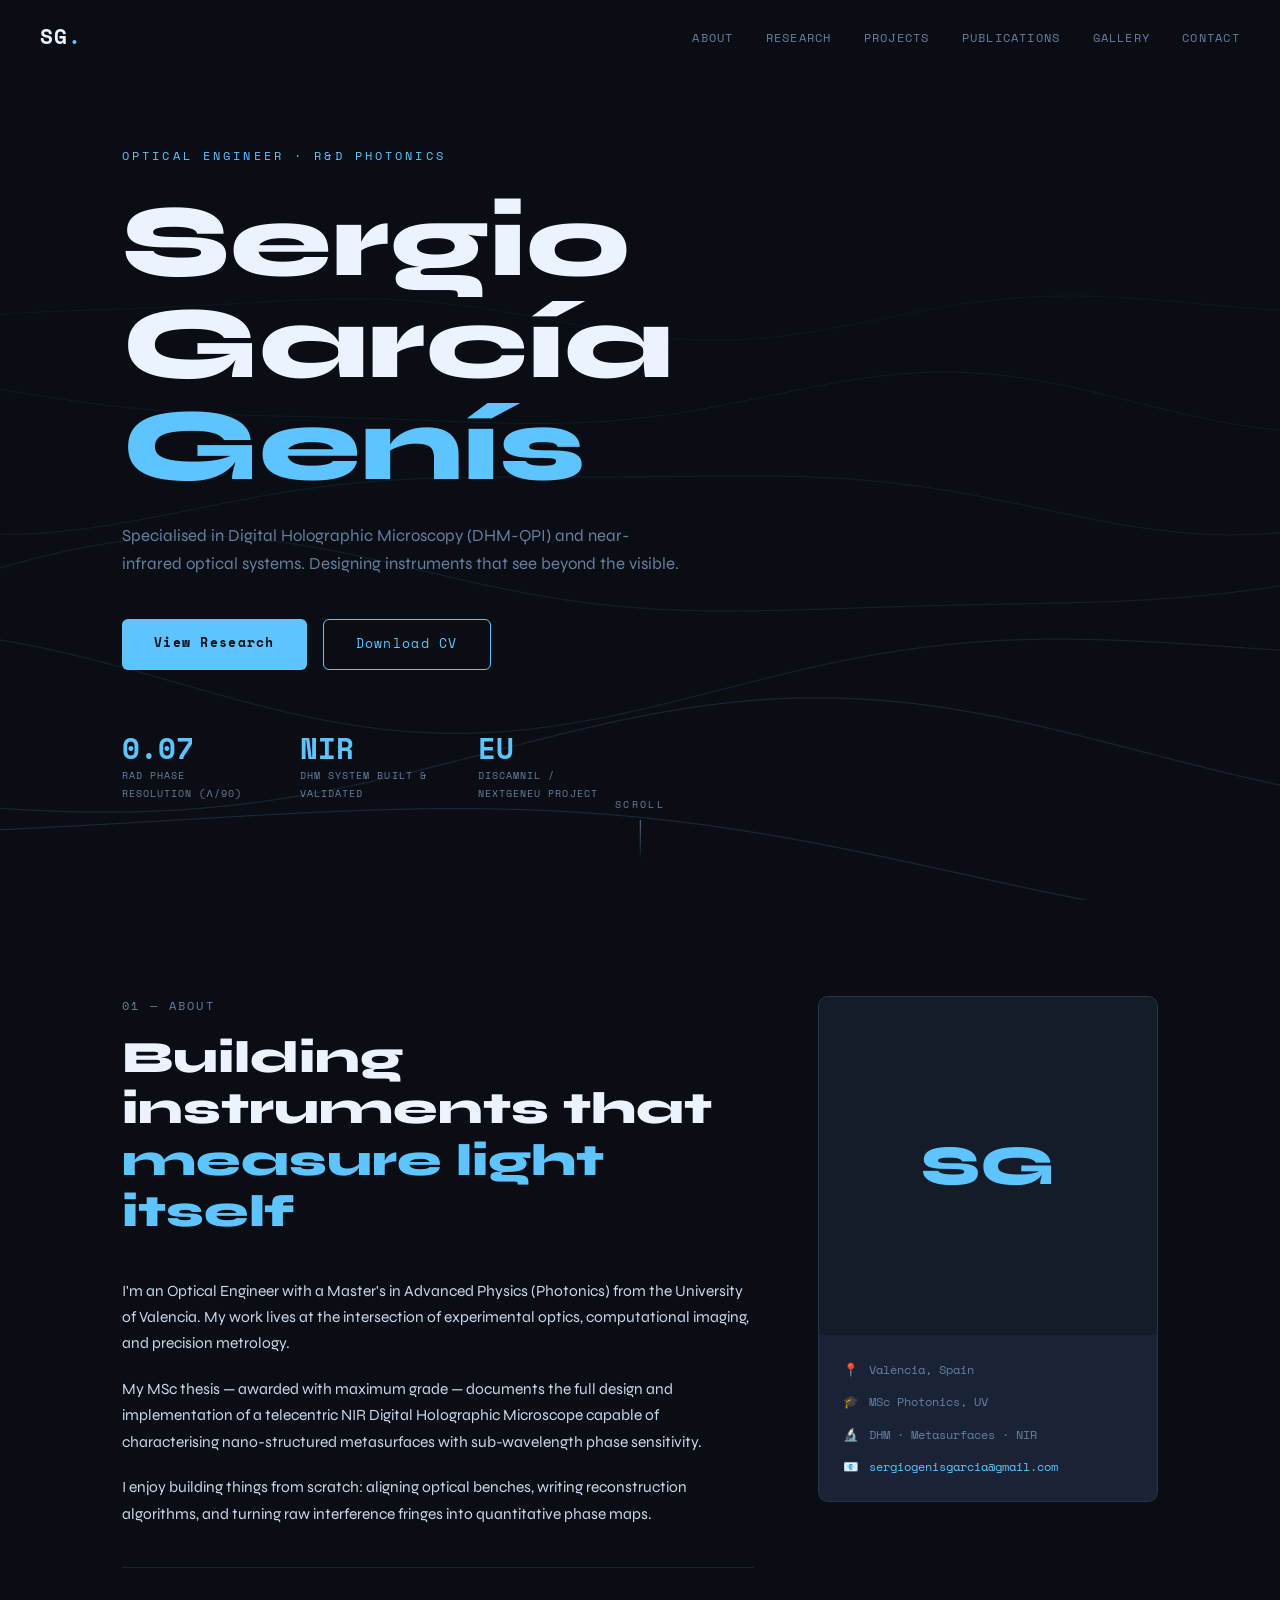
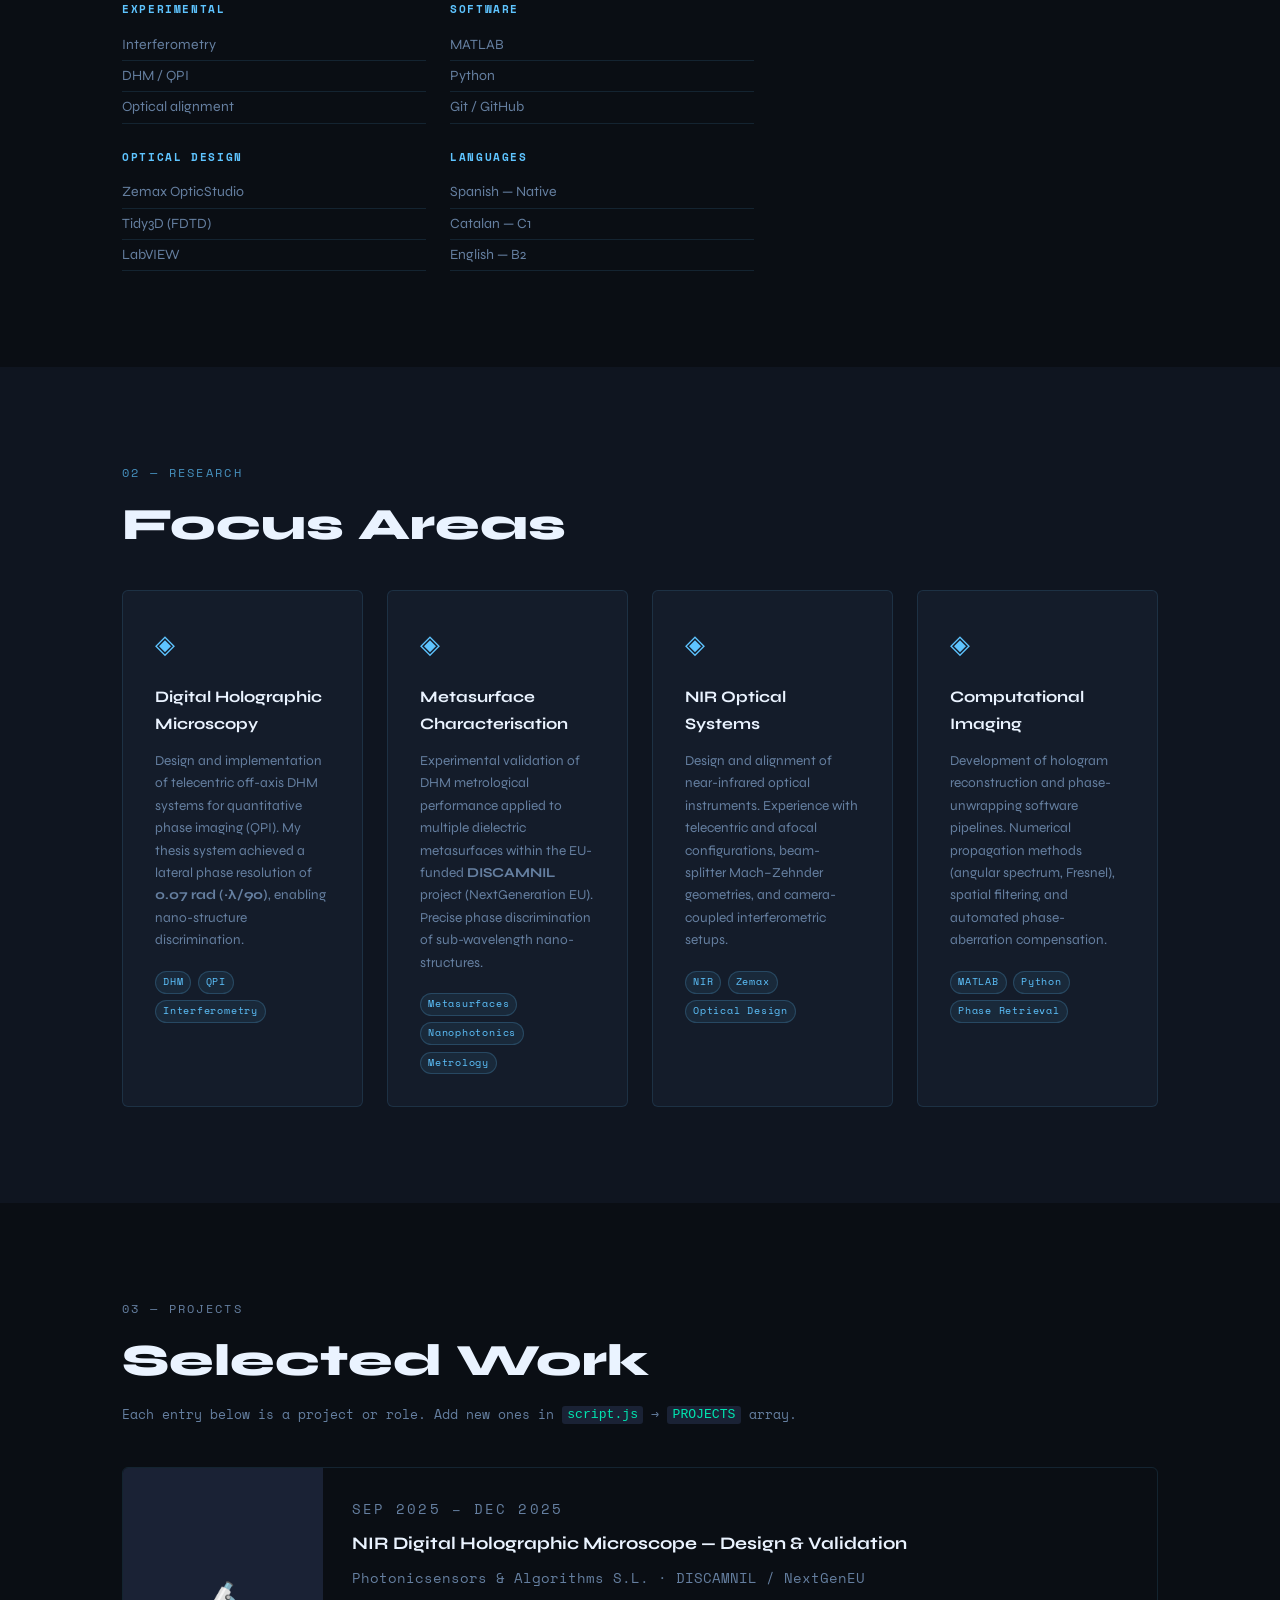
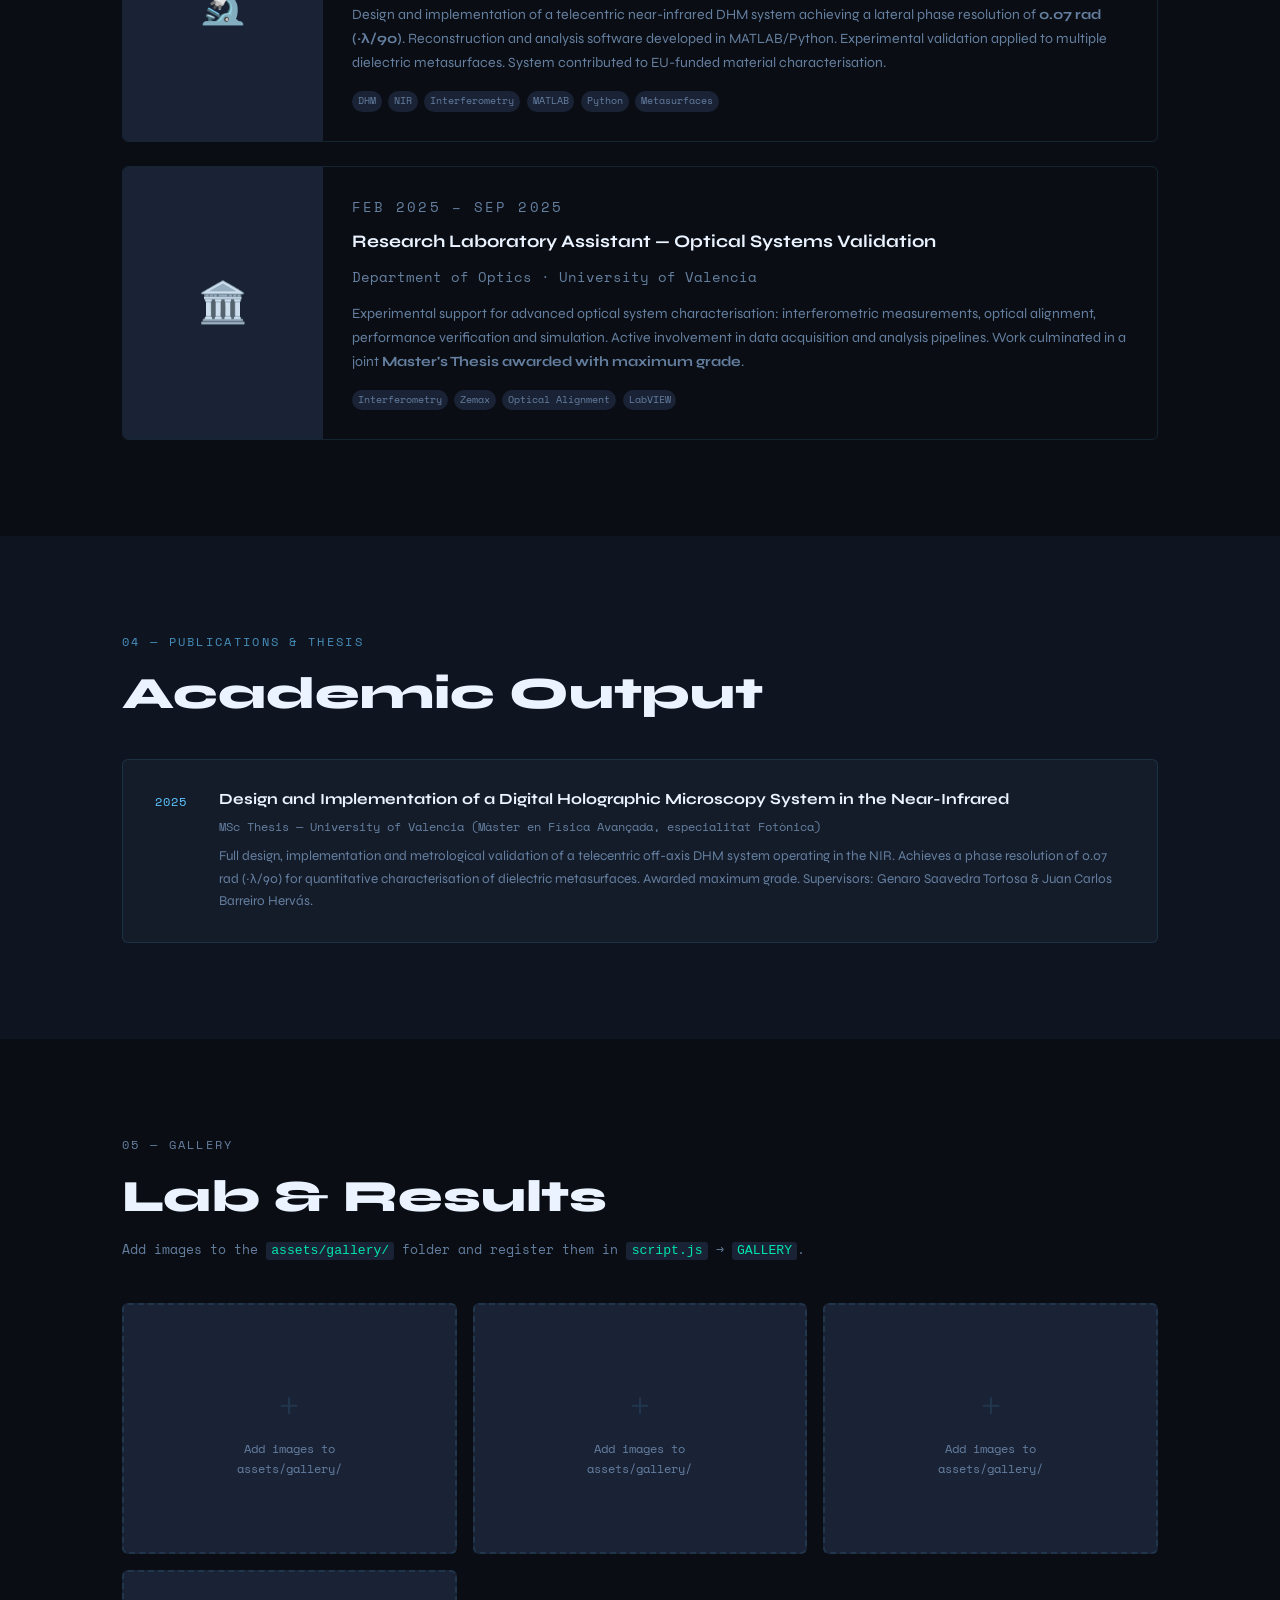
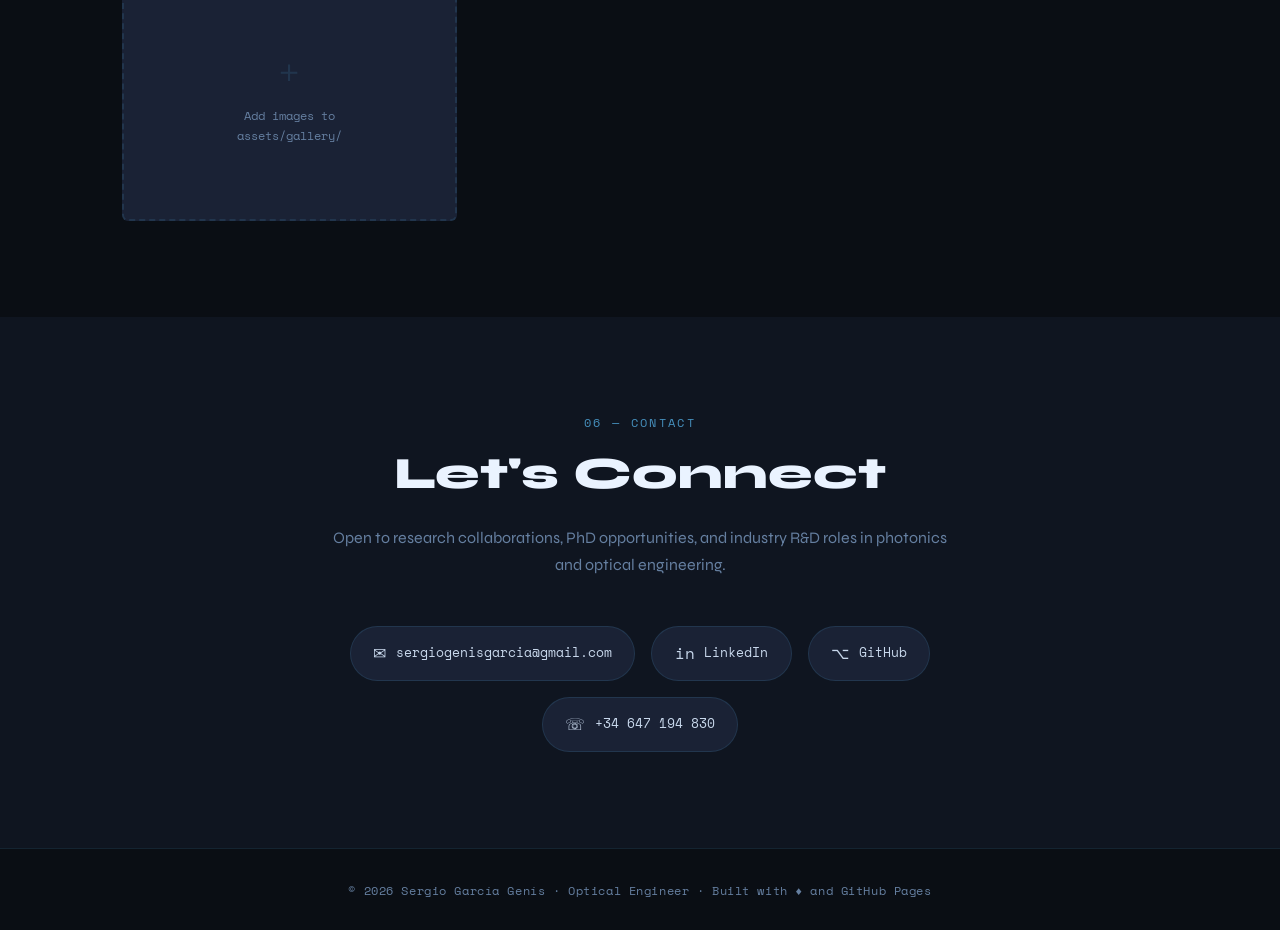
==== index.html @ 28b92894 "Add files via upload Signed-off-by: Sergio García Genís <sergiogenisgarcia@gmail.com>" ====
<!DOCTYPE html>
<html lang="en">
<head>
  <meta charset="UTF-8" />
  <meta name="viewport" content="width=device-width, initial-scale=1.0" />
  <title>Sergio García Genís — Optical Engineer & Researcher</title>
  <link rel="stylesheet" href="style.css" />
  <link rel="preconnect" href="https://fonts.googleapis.com" />
  <link rel="preconnect" href="https://fonts.gstatic.com" crossorigin />
  <link href="https://fonts.googleapis.com/css2?family=Space+Mono:ital,wght@0,400;0,700;1,400&family=Syne:wght@400;600;700;800&display=swap" rel="stylesheet" />
</head>
<body>

  <!-- ──────── NAV ──────── -->
  <nav id="navbar">
    <div class="nav-logo">SG<span class="accent">.</span></div>
    <ul class="nav-links">
      <li><a href="#about">About</a></li>
      <li><a href="#research">Research</a></li>
      <li><a href="#projects">Projects</a></li>
      <li><a href="#publications">Publications</a></li>
      <li><a href="#gallery">Gallery</a></li>
      <li><a href="#contact">Contact</a></li>
    </ul>
    <button class="hamburger" id="hamburger" aria-label="Open menu">
      <span></span><span></span><span></span>
    </button>
  </nav>

  <!-- ──────── HERO ──────── -->
  <header id="hero">
    <div class="hero-bg">
      <canvas id="wave-canvas"></canvas>
    </div>
    <div class="hero-content">
      <p class="hero-tag">Optical Engineer · R&D Photonics</p>
      <h1>Sergio García<br /><span class="accent">Genís</span></h1>
      <p class="hero-sub">
        Specialised in Digital Holographic Microscopy (DHM-QPI) and near-infrared optical systems.
        Designing instruments that see beyond the visible.
      </p>
      <div class="hero-cta">
        <a href="#research" class="btn-primary">View Research</a>
        <a href="assets/Sergio_Garcia_CV.pdf" class="btn-outline" target="_blank" download>Download CV</a>
      </div>
      <div class="hero-stats">
        <div class="stat">
          <span class="stat-num">0.07</span>
          <span class="stat-label">rad phase resolution (λ/90)</span>
        </div>
        <div class="stat">
          <span class="stat-num">NIR</span>
          <span class="stat-label">DHM system built & validated</span>
        </div>
        <div class="stat">
          <span class="stat-num">EU</span>
          <span class="stat-label">DISCAMNIL / NextGenEU project</span>
        </div>
      </div>
    </div>
    <div class="scroll-hint">scroll<span class="scroll-line"></span></div>
  </header>

  <!-- ──────── ABOUT ──────── -->
  <section id="about">
    <div class="container two-col">
      <div class="about-text">
        <span class="section-label">01 — About</span>
        <h2>Building instruments that<br /><em>measure light itself</em></h2>
        <p>
          I'm an Optical Engineer with a Master's in Advanced Physics (Photonics) from the
          University of Valencia. My work lives at the intersection of experimental optics,
          computational imaging, and precision metrology.
        </p>
        <p>
          My MSc thesis — awarded with maximum grade — documents the full design and
          implementation of a telecentric NIR Digital Holographic Microscope capable of
          characterising nano-structured metasurfaces with sub-wavelength phase sensitivity.
        </p>
        <p>
          I enjoy building things from scratch: aligning optical benches, writing reconstruction
          algorithms, and turning raw interference fringes into quantitative phase maps.
        </p>
        <div class="skills-grid">
          <div class="skill-group">
            <h4>Experimental</h4>
            <ul>
              <li>Interferometry</li>
              <li>DHM / QPI</li>
              <li>Optical alignment</li>
            </ul>
          </div>
          <div class="skill-group">
            <h4>Software</h4>
            <ul>
              <li>MATLAB</li>
              <li>Python</li>
              <li>Git / GitHub</li>
            </ul>
          </div>
          <div class="skill-group">
            <h4>Optical Design</h4>
            <ul>
              <li>Zemax OpticStudio</li>
              <li>Tidy3D (FDTD)</li>
              <li>LabVIEW</li>
            </ul>
          </div>
          <div class="skill-group">
            <h4>Languages</h4>
            <ul>
              <li>Spanish — Native</li>
              <li>Catalan — C1</li>
              <li>English — B2</li>
            </ul>
          </div>
        </div>
      </div>
      <div class="about-aside">
        <div class="profile-card">
          <!-- Replace with your actual photo: assets/profile.jpg -->
          <div class="profile-img-wrap">
            <img src="assets/profile.jpg" alt="Sergio García Genís" onerror="this.style.display='none'; this.nextElementSibling.style.display='flex'" />
            <div class="profile-placeholder">SG</div>
          </div>
          <div class="profile-info">
            <p><span class="icon">📍</span> València, Spain</p>
            <p><span class="icon">🎓</span> MSc Photonics, UV</p>
            <p><span class="icon">🔬</span> DHM · Metasurfaces · NIR</p>
            <p><span class="icon">📧</span> <a href="mailto:sergiogenisgarcia@gmail.com">sergiogenisgarcia@gmail.com</a></p>
          </div>
        </div>
      </div>
    </div>
  </section>

  <!-- ──────── RESEARCH ──────── -->
  <section id="research" class="dark-section">
    <div class="container">
      <span class="section-label light">02 — Research</span>
      <h2>Focus Areas</h2>
      <div class="research-grid">

        <div class="research-card">
          <div class="rc-icon">◈</div>
          <h3>Digital Holographic Microscopy</h3>
          <p>
            Design and implementation of telecentric off-axis DHM systems for quantitative phase
            imaging (QPI). My thesis system achieved a lateral phase resolution of
            <strong>0.07 rad (~λ/90)</strong>, enabling nano-structure discrimination.
          </p>
          <div class="rc-tags"><span>DHM</span><span>QPI</span><span>Interferometry</span></div>
        </div>

        <div class="research-card">
          <div class="rc-icon">◈</div>
          <h3>Metasurface Characterisation</h3>
          <p>
            Experimental validation of DHM metrological performance applied to multiple dielectric
            metasurfaces within the EU-funded <strong>DISCAMNIL</strong> project (NextGeneration EU).
            Precise phase discrimination of sub-wavelength nano-structures.
          </p>
          <div class="rc-tags"><span>Metasurfaces</span><span>Nanophotonics</span><span>Metrology</span></div>
        </div>

        <div class="research-card">
          <div class="rc-icon">◈</div>
          <h3>NIR Optical Systems</h3>
          <p>
            Design and alignment of near-infrared optical instruments. Experience with telecentric
            and afocal configurations, beam-splitter Mach–Zehnder geometries, and camera-coupled
            interferometric setups.
          </p>
          <div class="rc-tags"><span>NIR</span><span>Zemax</span><span>Optical Design</span></div>
        </div>

        <div class="research-card">
          <div class="rc-icon">◈</div>
          <h3>Computational Imaging</h3>
          <p>
            Development of hologram reconstruction and phase-unwrapping software pipelines.
            Numerical propagation methods (angular spectrum, Fresnel), spatial filtering,
            and automated phase-aberration compensation.
          </p>
          <div class="rc-tags"><span>MATLAB</span><span>Python</span><span>Phase Retrieval</span></div>
        </div>

      </div>
    </div>
  </section>

  <!-- ──────── PROJECTS ──────── -->
  <section id="projects">
    <div class="container">
      <span class="section-label">03 — Projects</span>
      <h2>Selected Work</h2>
      <p class="section-intro">
        Each entry below is a project or role. Add new ones in <code>script.js</code> → <code>PROJECTS</code> array.
      </p>

      <div class="projects-list" id="projects-list">
        <!-- Populated by script.js -->
      </div>

    </div>
  </section>

  <!-- ──────── PUBLICATIONS ──────── -->
  <section id="publications" class="dark-section">
    <div class="container">
      <span class="section-label light">04 — Publications & Thesis</span>
      <h2>Academic Output</h2>
      <div class="pub-list" id="pub-list">
        <!-- Populated by script.js -->
      </div>
    </div>
  </section>

  <!-- ──────── GALLERY ──────── -->
  <section id="gallery">
    <div class="container">
      <span class="section-label">05 — Gallery</span>
      <h2>Lab & Results</h2>
      <p class="section-intro">
        Add images to the <code>assets/gallery/</code> folder and register them in <code>script.js</code> → <code>GALLERY</code>.
      </p>
      <div class="gallery-grid" id="gallery-grid">
        <!-- Populated by script.js -->
      </div>
    </div>
  </section>

  <!-- ──────── CONTACT ──────── -->
  <section id="contact" class="dark-section">
    <div class="container contact-wrap">
      <span class="section-label light">06 — Contact</span>
      <h2>Let's Connect</h2>
      <p class="contact-sub">
        Open to research collaborations, PhD opportunities, and industry R&D roles in photonics and optical engineering.
      </p>
      <div class="contact-links">
        <a href="mailto:sergiogenisgarcia@gmail.com" class="contact-pill">
          <span>✉</span> sergiogenisgarcia@gmail.com
        </a>
        <a href="https://www.linkedin.com/in/sergio-garcia-genis" class="contact-pill" target="_blank" rel="noopener">
          <span>in</span> LinkedIn
        </a>
        <a href="https://github.com/sergio-garcia-genis" class="contact-pill" target="_blank" rel="noopener">
          <span>⌥</span> GitHub
        </a>
        <a href="tel:+34647194830" class="contact-pill">
          <span>☏</span> +34 647 194 830
        </a>
      </div>
    </div>
  </section>

  <!-- ──────── FOOTER ──────── -->
  <footer>
    <p>© <span id="year"></span> Sergio García Genís · Optical Engineer · Built with ♦ and GitHub Pages</p>
  </footer>

  <!-- ──────── LIGHTBOX ──────── -->
  <div id="lightbox" class="lightbox hidden">
    <button id="lb-close">✕</button>
    <img id="lb-img" src="" alt="" />
    <p id="lb-caption"></p>
  </div>

  <script src="script.js"></script>
</body>
</html>
---- style.css ----
/* ═══════════════════════════════════════════════════
   SERGIO GARCÍA GENÍS — RESEARCH PORTFOLIO
   style.css
   ═══════════════════════════════════════════════════ */

/* ── Variables ── */
:root {
  --bg:        #0a0e14;
  --bg2:       #0f1520;
  --bg3:       #141c2a;
  --surface:   #1a2235;
  --border:    rgba(94, 196, 255, 0.12);
  --accent:    #5ec4ff;
  --accent2:   #00e5b0;
  --text:      #c8d8ec;
  --text-dim:  #657fa0;
  --text-head: #eaf3ff;
  --mono:      'Space Mono', monospace;
  --sans:      'Syne', sans-serif;
  --radius:    6px;
  --transition: 0.3s cubic-bezier(0.4,0,0.2,1);
}

/* ── Reset ── */
*, *::before, *::after { box-sizing: border-box; margin: 0; padding: 0; }
html { scroll-behavior: smooth; }
body {
  background: var(--bg);
  color: var(--text);
  font-family: var(--sans);
  line-height: 1.7;
  overflow-x: hidden;
}
img { max-width: 100%; display: block; }
a { color: inherit; text-decoration: none; }

/* ── Utility ── */
.container { max-width: 1100px; margin: 0 auto; padding: 0 2rem; }
.accent { color: var(--accent); }
.section-label {
  font-family: var(--mono);
  font-size: 0.72rem;
  letter-spacing: 0.2em;
  text-transform: uppercase;
  color: var(--text-dim);
  display: block;
  margin-bottom: 1rem;
}
.section-label.light { color: var(--accent); opacity: 0.7; }
h2 {
  font-size: clamp(1.8rem, 4vw, 2.8rem);
  font-weight: 800;
  color: var(--text-head);
  line-height: 1.15;
  margin-bottom: 2.5rem;
}
h2 em { font-style: normal; color: var(--accent); }
.section-intro {
  color: var(--text-dim);
  font-family: var(--mono);
  font-size: 0.82rem;
  margin-top: -1.5rem;
  margin-bottom: 2.5rem;
}
.section-intro code {
  background: var(--surface);
  padding: 0.1em 0.4em;
  border-radius: 3px;
  color: var(--accent2);
}
.dark-section { background: var(--bg2); }
section { padding: 6rem 0; }

/* ══════════════════════════════
   NAV
══════════════════════════════ */
#navbar {
  position: fixed;
  top: 0; left: 0; right: 0;
  z-index: 100;
  display: flex;
  align-items: center;
  justify-content: space-between;
  padding: 1.2rem 2.5rem;
  background: rgba(10,14,20,0);
  backdrop-filter: blur(0px);
  border-bottom: 1px solid transparent;
  transition: all 0.4s ease;
}
#navbar.scrolled {
  background: rgba(10,14,20,0.9);
  backdrop-filter: blur(20px);
  border-bottom: 1px solid var(--border);
}
.nav-logo {
  font-family: var(--mono);
  font-size: 1.3rem;
  font-weight: 700;
  color: var(--text-head);
  letter-spacing: 0.05em;
}
.nav-links {
  list-style: none;
  display: flex;
  gap: 2rem;
}
.nav-links a {
  font-family: var(--mono);
  font-size: 0.78rem;
  letter-spacing: 0.1em;
  text-transform: uppercase;
  color: var(--text-dim);
  transition: color var(--transition);
  position: relative;
}
.nav-links a::after {
  content: '';
  position: absolute;
  bottom: -3px; left: 0;
  width: 0; height: 1px;
  background: var(--accent);
  transition: width var(--transition);
}
.nav-links a:hover { color: var(--accent); }
.nav-links a:hover::after { width: 100%; }
.hamburger {
  display: none;
  flex-direction: column;
  gap: 5px;
  background: none;
  border: none;
  cursor: pointer;
  padding: 4px;
}
.hamburger span {
  display: block;
  width: 24px; height: 2px;
  background: var(--text);
  border-radius: 2px;
  transition: all 0.3s;
}

/* ══════════════════════════════
   HERO
══════════════════════════════ */
#hero {
  position: relative;
  min-height: 100vh;
  display: flex;
  align-items: center;
  padding: 7rem 0 4rem;
  overflow: hidden;
}
.hero-bg {
  position: absolute;
  inset: 0;
  z-index: 0;
}
#wave-canvas { width: 100%; height: 100%; }
.hero-content {
  position: relative;
  z-index: 1;
  max-width: 1100px;
  margin: 0 auto;
  padding: 0 2rem;
}
.hero-tag {
  font-family: var(--mono);
  font-size: 0.78rem;
  letter-spacing: 0.25em;
  text-transform: uppercase;
  color: var(--accent);
  margin-bottom: 1.5rem;
  opacity: 0;
  animation: fadeUp 0.8s 0.2s forwards;
}
#hero h1 {
  font-size: clamp(3rem, 8vw, 6.5rem);
  font-weight: 800;
  color: var(--text-head);
  line-height: 1.0;
  margin-bottom: 1.5rem;
  opacity: 0;
  animation: fadeUp 0.8s 0.4s forwards;
}
.hero-sub {
  max-width: 560px;
  font-size: 1.05rem;
  color: var(--text-dim);
  margin-bottom: 2.5rem;
  opacity: 0;
  animation: fadeUp 0.8s 0.6s forwards;
}
.hero-cta {
  display: flex;
  gap: 1rem;
  flex-wrap: wrap;
  margin-bottom: 4rem;
  opacity: 0;
  animation: fadeUp 0.8s 0.8s forwards;
}
.btn-primary {
  background: var(--accent);
  color: var(--bg);
  font-family: var(--mono);
  font-size: 0.8rem;
  letter-spacing: 0.1em;
  font-weight: 700;
  padding: 0.85rem 2rem;
  border-radius: var(--radius);
  transition: all var(--transition);
}
.btn-primary:hover { background: var(--accent2); transform: translateY(-2px); }
.btn-outline {
  border: 1px solid var(--accent);
  color: var(--accent);
  font-family: var(--mono);
  font-size: 0.8rem;
  letter-spacing: 0.1em;
  padding: 0.85rem 2rem;
  border-radius: var(--radius);
  transition: all var(--transition);
}
.btn-outline:hover { background: rgba(94,196,255,0.08); transform: translateY(-2px); }
.hero-stats {
  display: flex;
  gap: 3rem;
  flex-wrap: wrap;
  opacity: 0;
  animation: fadeUp 0.8s 1s forwards;
}
.stat { display: flex; flex-direction: column; }
.stat-num {
  font-family: var(--mono);
  font-size: 1.8rem;
  font-weight: 700;
  color: var(--accent);
  line-height: 1;
}
.stat-label {
  font-family: var(--mono);
  font-size: 0.65rem;
  color: var(--text-dim);
  letter-spacing: 0.1em;
  text-transform: uppercase;
  margin-top: 0.3rem;
  max-width: 130px;
}
.scroll-hint {
  position: absolute;
  bottom: 2.5rem;
  left: 50%;
  transform: translateX(-50%);
  font-family: var(--mono);
  font-size: 0.6rem;
  letter-spacing: 0.25em;
  text-transform: uppercase;
  color: var(--text-dim);
  display: flex;
  flex-direction: column;
  align-items: center;
  gap: 0.5rem;
  z-index: 1;
}
.scroll-line {
  display: block;
  width: 1px;
  height: 40px;
  background: linear-gradient(to bottom, var(--text-dim), transparent);
  animation: pulse-line 2s infinite;
}

/* ══════════════════════════════
   ABOUT
══════════════════════════════ */
.two-col {
  display: grid;
  grid-template-columns: 1fr 340px;
  gap: 4rem;
  align-items: start;
}
.about-text p {
  color: var(--text);
  margin-bottom: 1.2rem;
  font-size: 0.97rem;
}
.skills-grid {
  display: grid;
  grid-template-columns: repeat(2, 1fr);
  gap: 1.5rem;
  margin-top: 2.5rem;
  border-top: 1px solid var(--border);
  padding-top: 2rem;
}
.skill-group h4 {
  font-family: var(--mono);
  font-size: 0.68rem;
  letter-spacing: 0.15em;
  text-transform: uppercase;
  color: var(--accent);
  margin-bottom: 0.7rem;
}
.skill-group ul { list-style: none; }
.skill-group li {
  font-size: 0.88rem;
  color: var(--text-dim);
  padding: 0.2rem 0;
  border-bottom: 1px solid var(--border);
}
/* Profile card */
.profile-card {
  background: var(--surface);
  border: 1px solid var(--border);
  border-radius: 10px;
  overflow: hidden;
  position: sticky;
  top: 6rem;
}
.profile-img-wrap {
  width: 100%;
  aspect-ratio: 1;
  overflow: hidden;
  background: var(--bg3);
  position: relative;
}
.profile-img-wrap img {
  width: 100%; height: 100%;
  object-fit: cover;
  filter: grayscale(20%);
  transition: filter var(--transition);
}
.profile-img-wrap img:hover { filter: grayscale(0); }
.profile-placeholder {
  display: none;
  align-items: center;
  justify-content: center;
  width: 100%; height: 100%;
  font-size: 3.5rem;
  font-weight: 800;
  color: var(--accent);
  background: var(--bg3);
}
.profile-info {
  padding: 1.5rem;
  display: flex;
  flex-direction: column;
  gap: 0.7rem;
}
.profile-info p {
  font-family: var(--mono);
  font-size: 0.78rem;
  color: var(--text-dim);
  display: flex;
  gap: 0.6rem;
  align-items: baseline;
}
.profile-info a { color: var(--accent); transition: opacity 0.2s; }
.profile-info a:hover { opacity: 0.7; }
.icon { font-style: normal; }

/* ══════════════════════════════
   RESEARCH CARDS
══════════════════════════════ */
.research-grid {
  display: grid;
  grid-template-columns: repeat(auto-fit, minmax(240px, 1fr));
  gap: 1.5rem;
}
.research-card {
  background: var(--bg3);
  border: 1px solid var(--border);
  border-radius: var(--radius);
  padding: 2rem;
  transition: all var(--transition);
  position: relative;
  overflow: hidden;
}
.research-card::before {
  content: '';
  position: absolute;
  top: 0; left: 0;
  width: 3px; height: 0;
  background: linear-gradient(to bottom, var(--accent), var(--accent2));
  transition: height 0.4s ease;
}
.research-card:hover::before { height: 100%; }
.research-card:hover {
  border-color: rgba(94,196,255,0.3);
  transform: translateY(-4px);
  box-shadow: 0 20px 40px rgba(0,0,0,0.3);
}
.rc-icon {
  font-size: 1.6rem;
  color: var(--accent);
  margin-bottom: 1rem;
}
.research-card h3 {
  font-size: 1rem;
  font-weight: 700;
  color: var(--text-head);
  margin-bottom: 0.8rem;
}
.research-card p {
  font-size: 0.85rem;
  color: var(--text-dim);
  line-height: 1.65;
}
.rc-tags {
  display: flex;
  gap: 0.4rem;
  flex-wrap: wrap;
  margin-top: 1.2rem;
}
.rc-tags span {
  font-family: var(--mono);
  font-size: 0.62rem;
  letter-spacing: 0.08em;
  background: rgba(94,196,255,0.08);
  border: 1px solid rgba(94,196,255,0.2);
  color: var(--accent);
  padding: 0.2em 0.7em;
  border-radius: 999px;
}

/* ══════════════════════════════
   PROJECTS
══════════════════════════════ */
.projects-list { display: flex; flex-direction: column; gap: 1.5rem; }
.project-item {
  display: grid;
  grid-template-columns: 200px 1fr;
  gap: 0;
  border: 1px solid var(--border);
  border-radius: var(--radius);
  overflow: hidden;
  transition: all var(--transition);
}
.project-item:hover {
  border-color: rgba(94,196,255,0.35);
  box-shadow: 0 10px 30px rgba(0,0,0,0.25);
}
.proj-img {
  background: var(--bg3);
  overflow: hidden;
  min-height: 160px;
}
.proj-img img {
  width: 100%; height: 100%;
  object-fit: cover;
  filter: grayscale(40%);
  transition: filter var(--transition);
}
.project-item:hover .proj-img img { filter: grayscale(0); }
.proj-img-placeholder {
  width: 100%; height: 100%;
  min-height: 160px;
  display: flex;
  align-items: center;
  justify-content: center;
  font-size: 2.5rem;
  background: var(--surface);
  color: var(--text-dim);
}
.proj-body { padding: 1.8rem; }
.proj-date {
  font-family: var(--mono);
  font-size: 0.65rem;
  letter-spacing: 0.15em;
  color: var(--accent);
  text-transform: uppercase;
  margin-bottom: 0.5rem;
}
.proj-body h3 {
  font-size: 1.1rem;
  font-weight: 700;
  color: var(--text-head);
  margin-bottom: 0.5rem;
}
.proj-company {
  font-size: 0.82rem;
  color: var(--accent2);
  margin-bottom: 0.8rem;
  font-family: var(--mono);
}
.proj-body p { font-size: 0.88rem; color: var(--text-dim); }
.proj-tags { display: flex; gap: 0.4rem; flex-wrap: wrap; margin-top: 1rem; }
.proj-tags span {
  font-family: var(--mono);
  font-size: 0.62rem;
  background: var(--surface);
  color: var(--text-dim);
  padding: 0.2em 0.6em;
  border-radius: 999px;
}

/* ══════════════════════════════
   PUBLICATIONS
══════════════════════════════ */
.pub-list { display: flex; flex-direction: column; gap: 1.2rem; }
.pub-item {
  background: var(--bg3);
  border: 1px solid var(--border);
  border-radius: var(--radius);
  padding: 1.8rem 2rem;
  display: grid;
  grid-template-columns: auto 1fr;
  gap: 1.5rem;
  align-items: start;
  transition: all var(--transition);
}
.pub-item:hover {
  border-color: rgba(94,196,255,0.3);
  transform: translateX(4px);
}
.pub-year {
  font-family: var(--mono);
  font-size: 0.72rem;
  color: var(--accent);
  letter-spacing: 0.1em;
  padding-top: 0.2rem;
  min-width: 40px;
}
.pub-content h4 {
  font-size: 0.97rem;
  font-weight: 700;
  color: var(--text-head);
  margin-bottom: 0.4rem;
  line-height: 1.4;
}
.pub-content .pub-meta {
  font-family: var(--mono);
  font-size: 0.72rem;
  color: var(--text-dim);
  margin-bottom: 0.5rem;
}
.pub-content p { font-size: 0.84rem; color: var(--text-dim); }
.pub-links { display: flex; gap: 0.8rem; margin-top: 0.8rem; }
.pub-links a {
  font-family: var(--mono);
  font-size: 0.68rem;
  letter-spacing: 0.1em;
  color: var(--accent);
  border: 1px solid rgba(94,196,255,0.3);
  padding: 0.25em 0.7em;
  border-radius: 999px;
  transition: all var(--transition);
}
.pub-links a:hover { background: rgba(94,196,255,0.1); }

/* ══════════════════════════════
   GALLERY
══════════════════════════════ */
.gallery-grid {
  display: grid;
  grid-template-columns: repeat(auto-fill, minmax(280px, 1fr));
  gap: 1rem;
}
.gallery-item {
  position: relative;
  aspect-ratio: 4/3;
  overflow: hidden;
  border-radius: var(--radius);
  cursor: pointer;
  background: var(--surface);
}
.gallery-item img {
  width: 100%; height: 100%;
  object-fit: cover;
  transition: transform 0.5s ease, filter 0.3s;
  filter: grayscale(30%);
}
.gallery-item:hover img { transform: scale(1.06); filter: grayscale(0); }
.gallery-overlay {
  position: absolute;
  inset: 0;
  background: linear-gradient(to top, rgba(10,14,20,0.85), transparent);
  opacity: 0;
  transition: opacity var(--transition);
  display: flex;
  align-items: flex-end;
  padding: 1rem;
}
.gallery-item:hover .gallery-overlay { opacity: 1; }
.gallery-overlay span {
  font-family: var(--mono);
  font-size: 0.72rem;
  color: var(--text-head);
  letter-spacing: 0.05em;
}
.gallery-placeholder {
  aspect-ratio: 4/3;
  border-radius: var(--radius);
  background: var(--surface);
  border: 2px dashed var(--border);
  display: flex;
  align-items: center;
  justify-content: center;
  flex-direction: column;
  gap: 0.5rem;
  color: var(--text-dim);
  font-family: var(--mono);
  font-size: 0.75rem;
  text-align: center;
  padding: 1rem;
}
.gallery-placeholder .plus { font-size: 2rem; color: var(--border); }

/* ══════════════════════════════
   CONTACT
══════════════════════════════ */
.contact-wrap { text-align: center; max-width: 700px; margin: 0 auto; }
.contact-sub {
  font-size: 1rem;
  color: var(--text-dim);
  margin-bottom: 3rem;
  margin-top: -1rem;
}
.contact-links {
  display: flex;
  gap: 1rem;
  flex-wrap: wrap;
  justify-content: center;
}
.contact-pill {
  display: flex;
  align-items: center;
  gap: 0.6rem;
  background: var(--surface);
  border: 1px solid var(--border);
  color: var(--text);
  font-family: var(--mono);
  font-size: 0.8rem;
  padding: 0.8rem 1.4rem;
  border-radius: 999px;
  transition: all var(--transition);
}
.contact-pill:hover {
  background: rgba(94,196,255,0.08);
  border-color: var(--accent);
  color: var(--accent);
  transform: translateY(-2px);
}
.contact-pill span { font-size: 1rem; }

/* ══════════════════════════════
   FOOTER
══════════════════════════════ */
footer {
  background: var(--bg);
  border-top: 1px solid var(--border);
  text-align: center;
  padding: 2rem;
  font-family: var(--mono);
  font-size: 0.72rem;
  color: var(--text-dim);
  letter-spacing: 0.05em;
}

/* ══════════════════════════════
   LIGHTBOX
══════════════════════════════ */
.lightbox {
  position: fixed;
  inset: 0;
  z-index: 500;
  background: rgba(0,0,0,0.92);
  display: flex;
  flex-direction: column;
  align-items: center;
  justify-content: center;
  padding: 2rem;
  gap: 1rem;
  backdrop-filter: blur(8px);
}
.lightbox.hidden { display: none; }
#lb-close {
  position: absolute;
  top: 1.5rem; right: 1.5rem;
  background: none;
  border: none;
  color: var(--text);
  font-size: 1.4rem;
  cursor: pointer;
  transition: color 0.2s;
}
#lb-close:hover { color: var(--accent); }
#lb-img {
  max-width: 90vw;
  max-height: 80vh;
  object-fit: contain;
  border-radius: var(--radius);
}
#lb-caption {
  font-family: var(--mono);
  font-size: 0.78rem;
  color: var(--text-dim);
  text-align: center;
}

/* ══════════════════════════════
   ANIMATIONS
══════════════════════════════ */
@keyframes fadeUp {
  from { opacity: 0; transform: translateY(24px); }
  to   { opacity: 1; transform: translateY(0); }
}
@keyframes pulse-line {
  0%, 100% { opacity: 0.4; transform: scaleY(1); }
  50%       { opacity: 1;   transform: scaleY(1.15); }
}
.reveal {
  opacity: 0;
  transform: translateY(30px);
  transition: opacity 0.7s ease, transform 0.7s ease;
}
.reveal.visible {
  opacity: 1;
  transform: none;
}

/* ══════════════════════════════
   RESPONSIVE
══════════════════════════════ */
@media (max-width: 860px) {
  .two-col {
    grid-template-columns: 1fr;
  }
  .about-aside { order: -1; }
  .profile-card { position: static; }
  .project-item {
    grid-template-columns: 1fr;
  }
  .proj-img { min-height: 200px; }
  .nav-links { display: none; }
  .hamburger { display: flex; }
  .nav-links.open {
    display: flex;
    position: fixed;
    top: 0; left: 0; right: 0; bottom: 0;
    background: var(--bg2);
    flex-direction: column;
    align-items: center;
    justify-content: center;
    gap: 2.5rem;
    z-index: 99;
  }
  .nav-links.open a { font-size: 1.2rem; }
}
@media (max-width: 500px) {
  #hero h1 { font-size: 2.8rem; }
  .hero-stats { gap: 1.5rem; }
  .skills-grid { grid-template-columns: 1fr; }
}
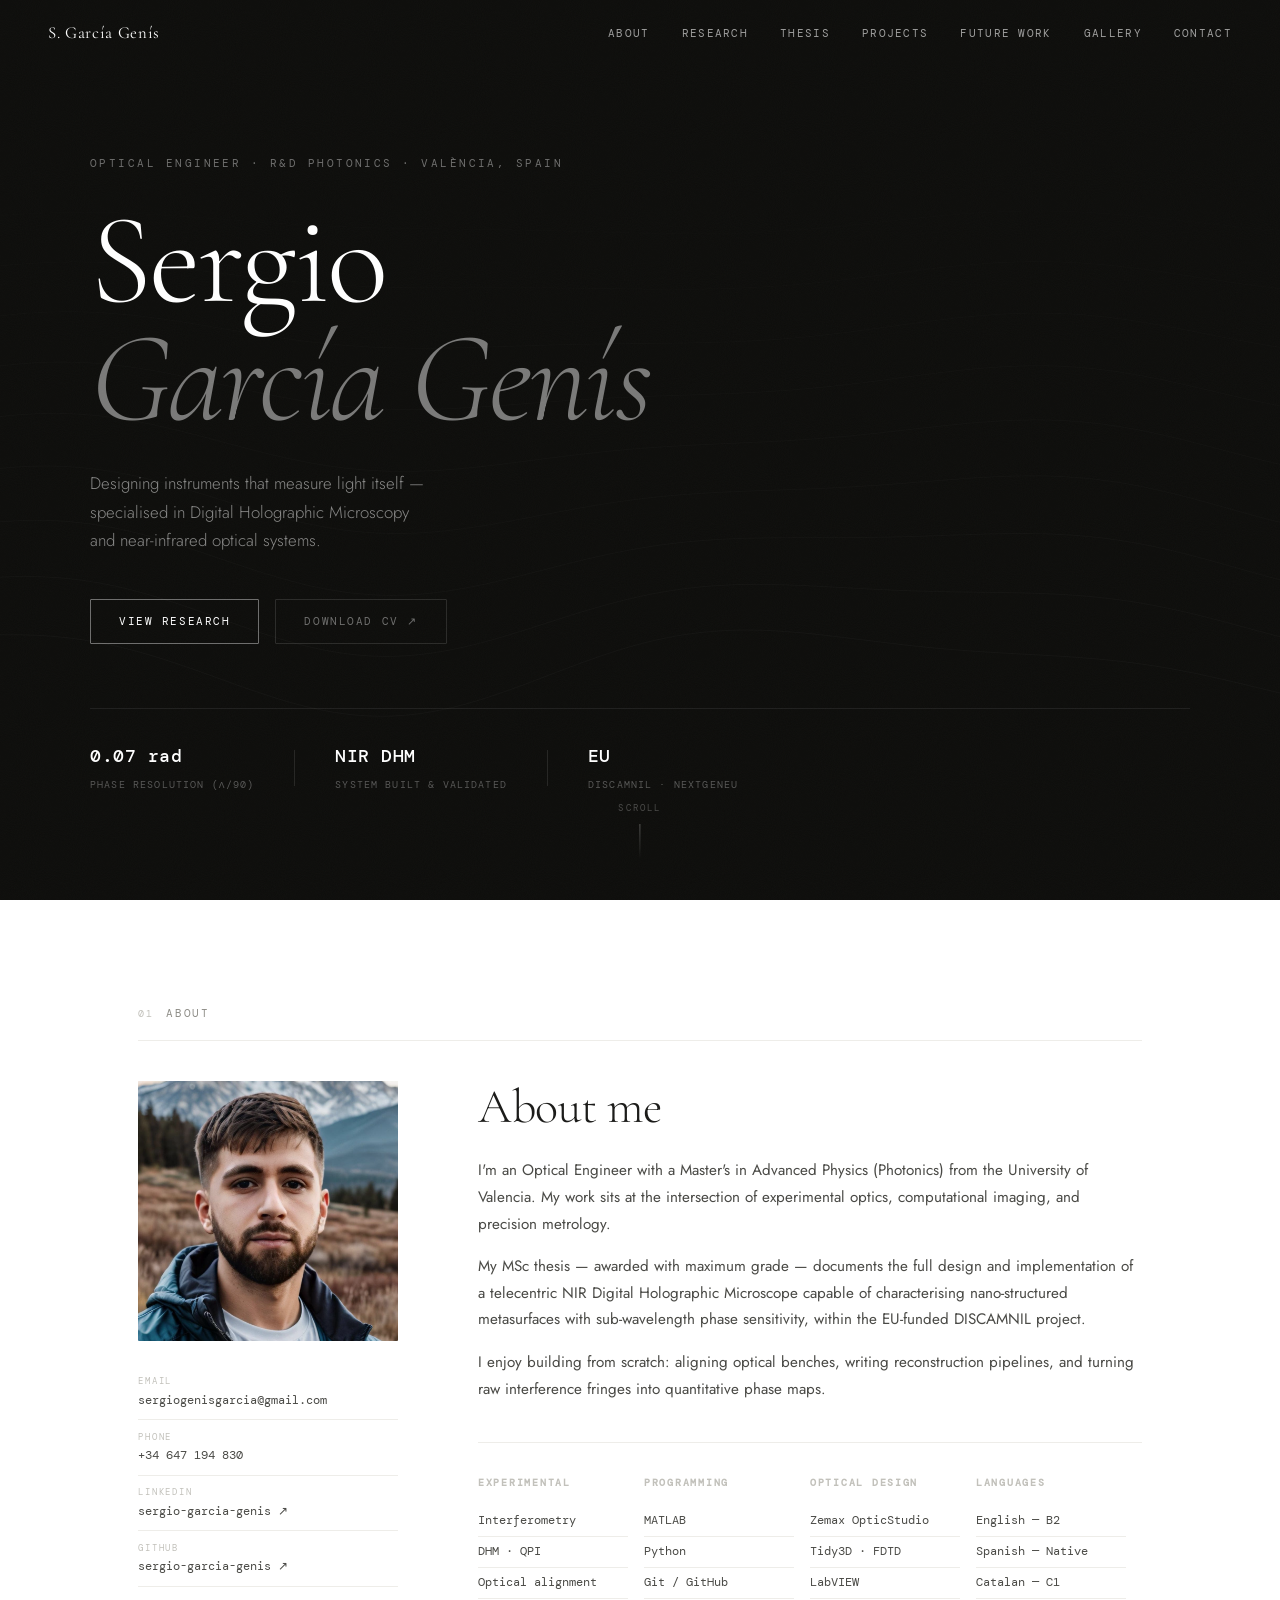
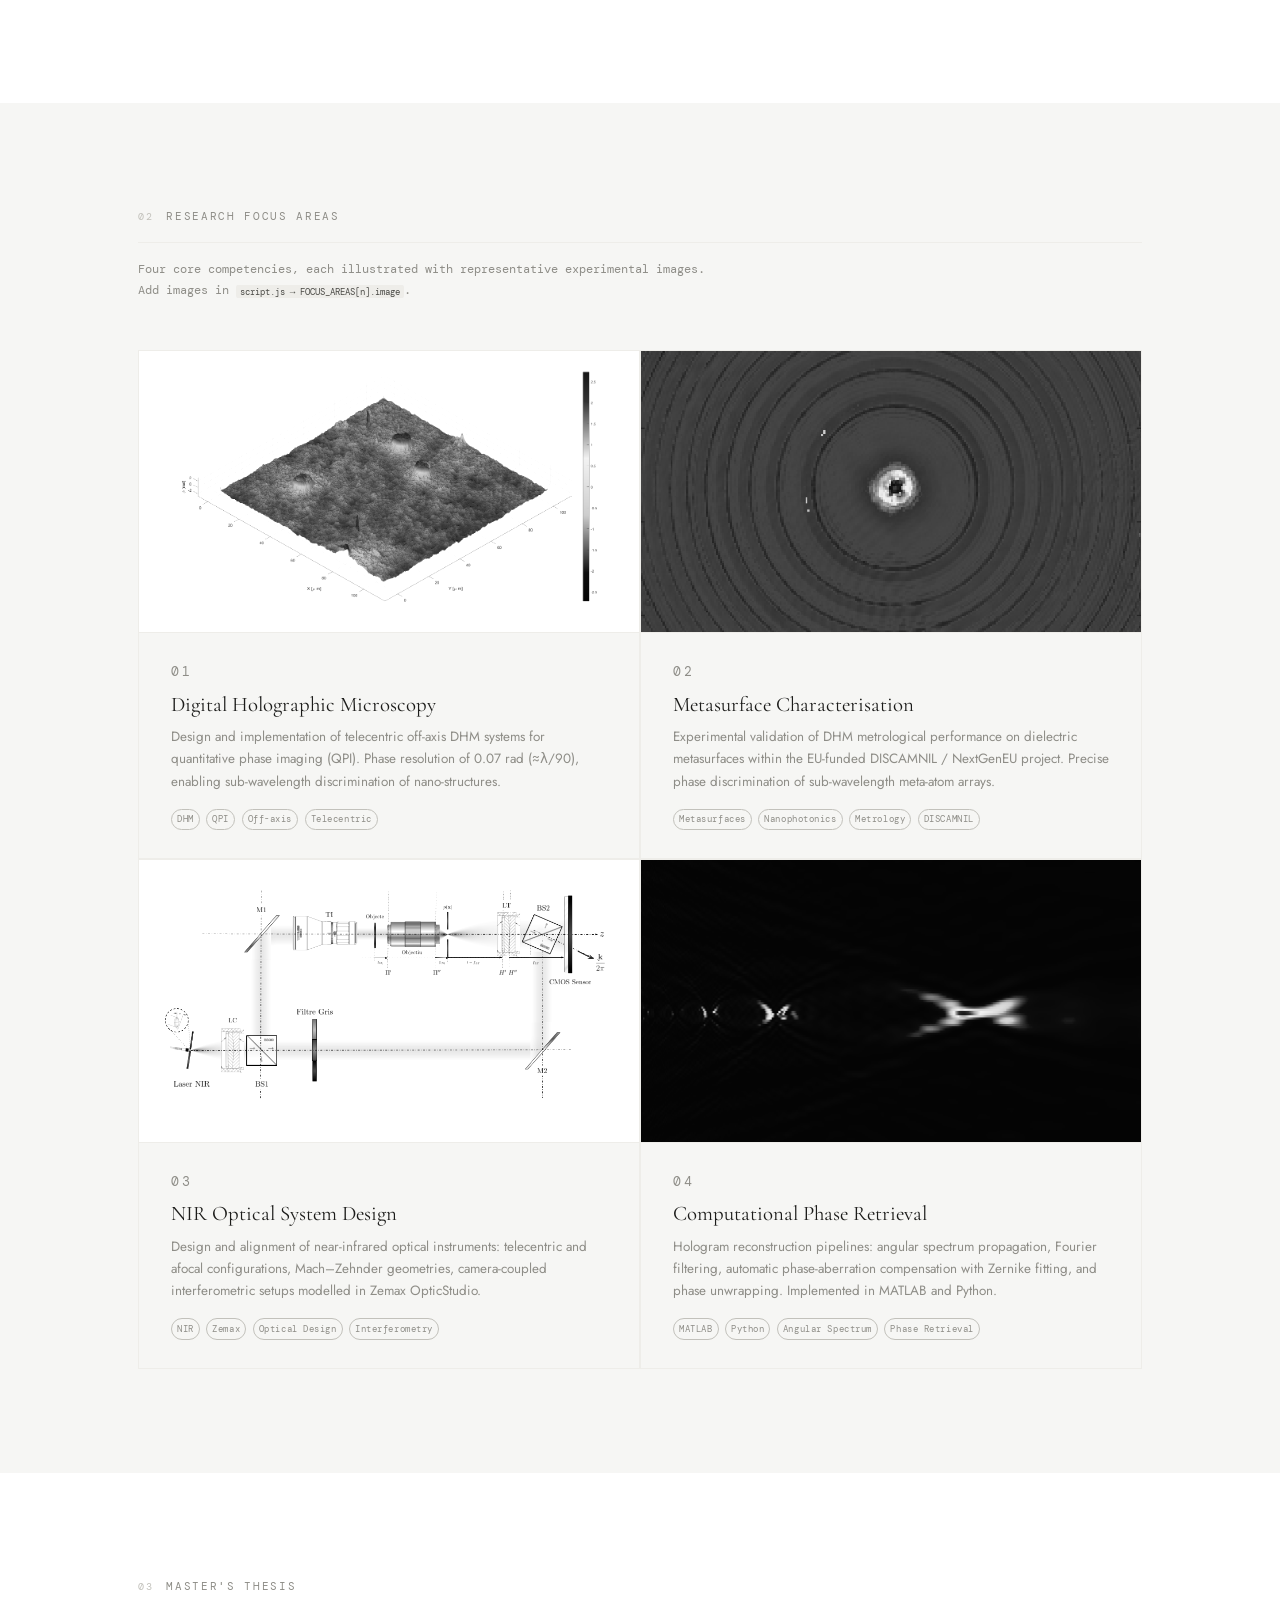
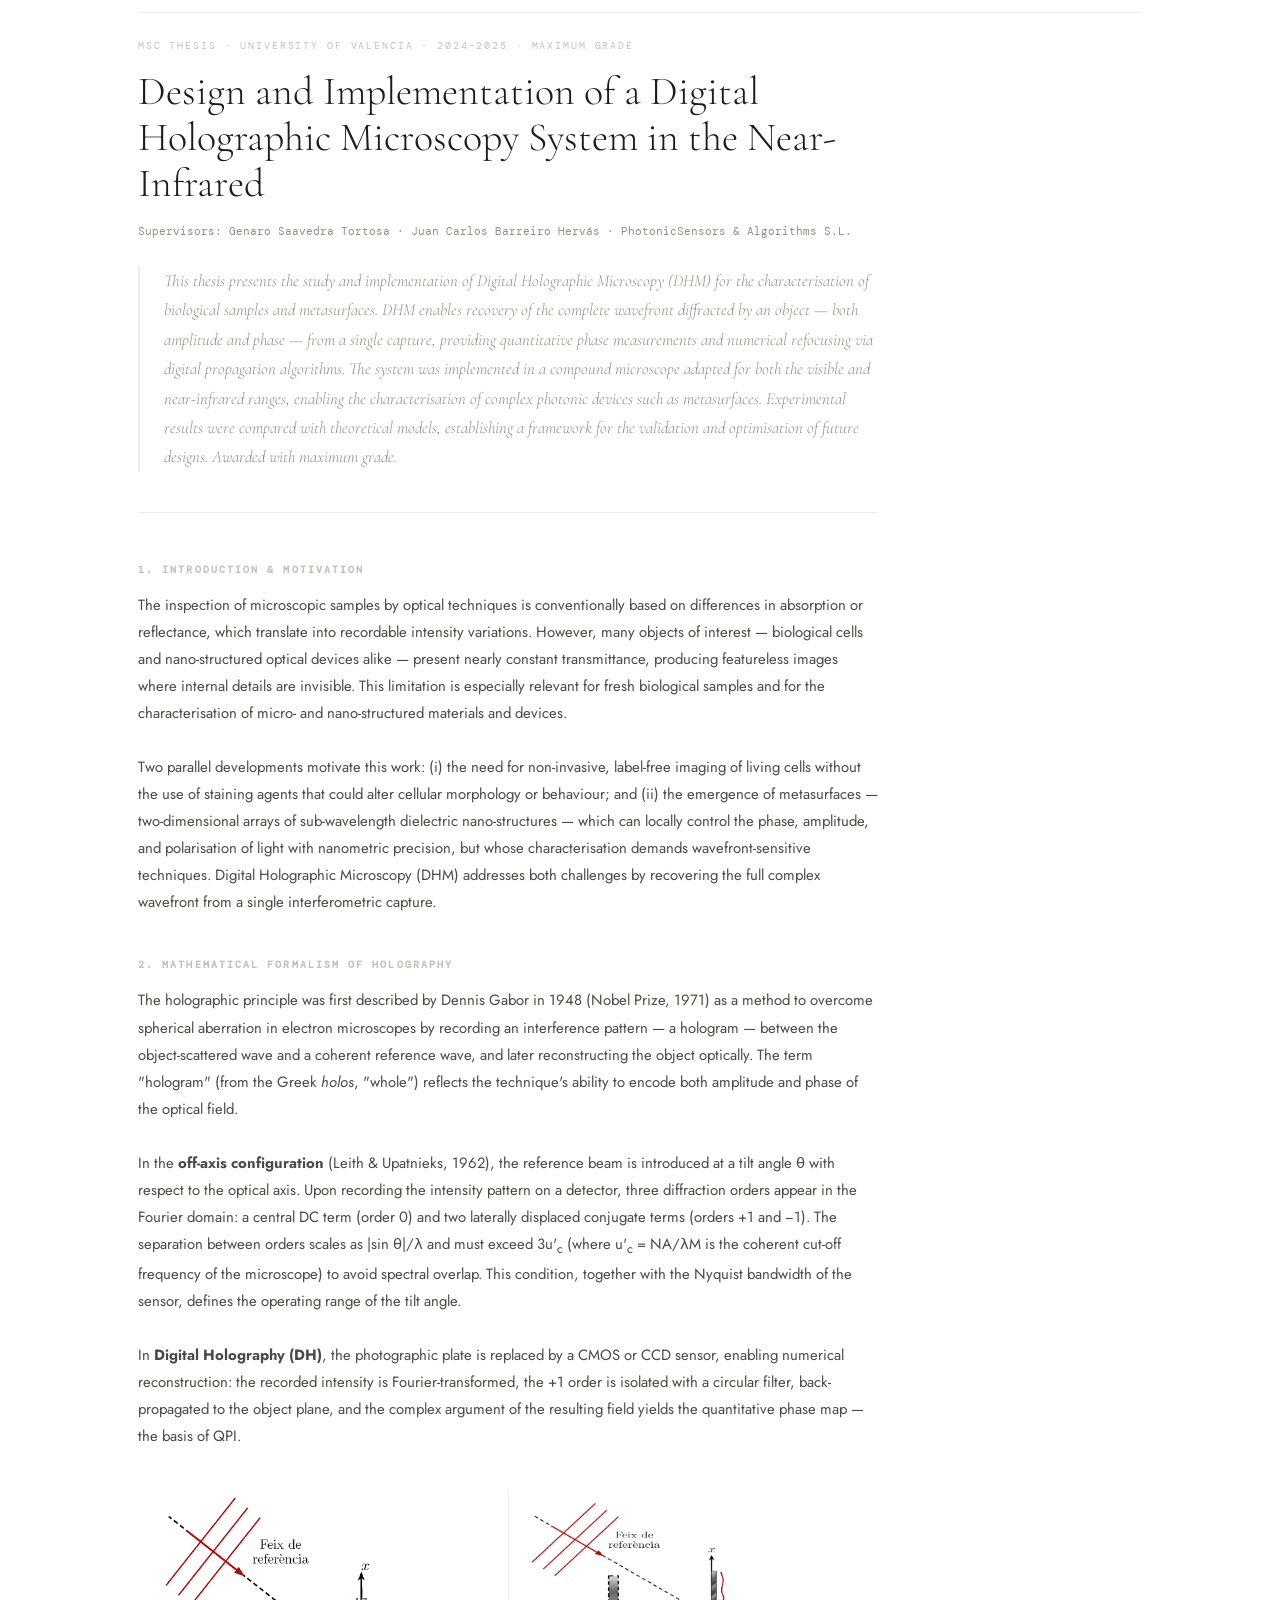
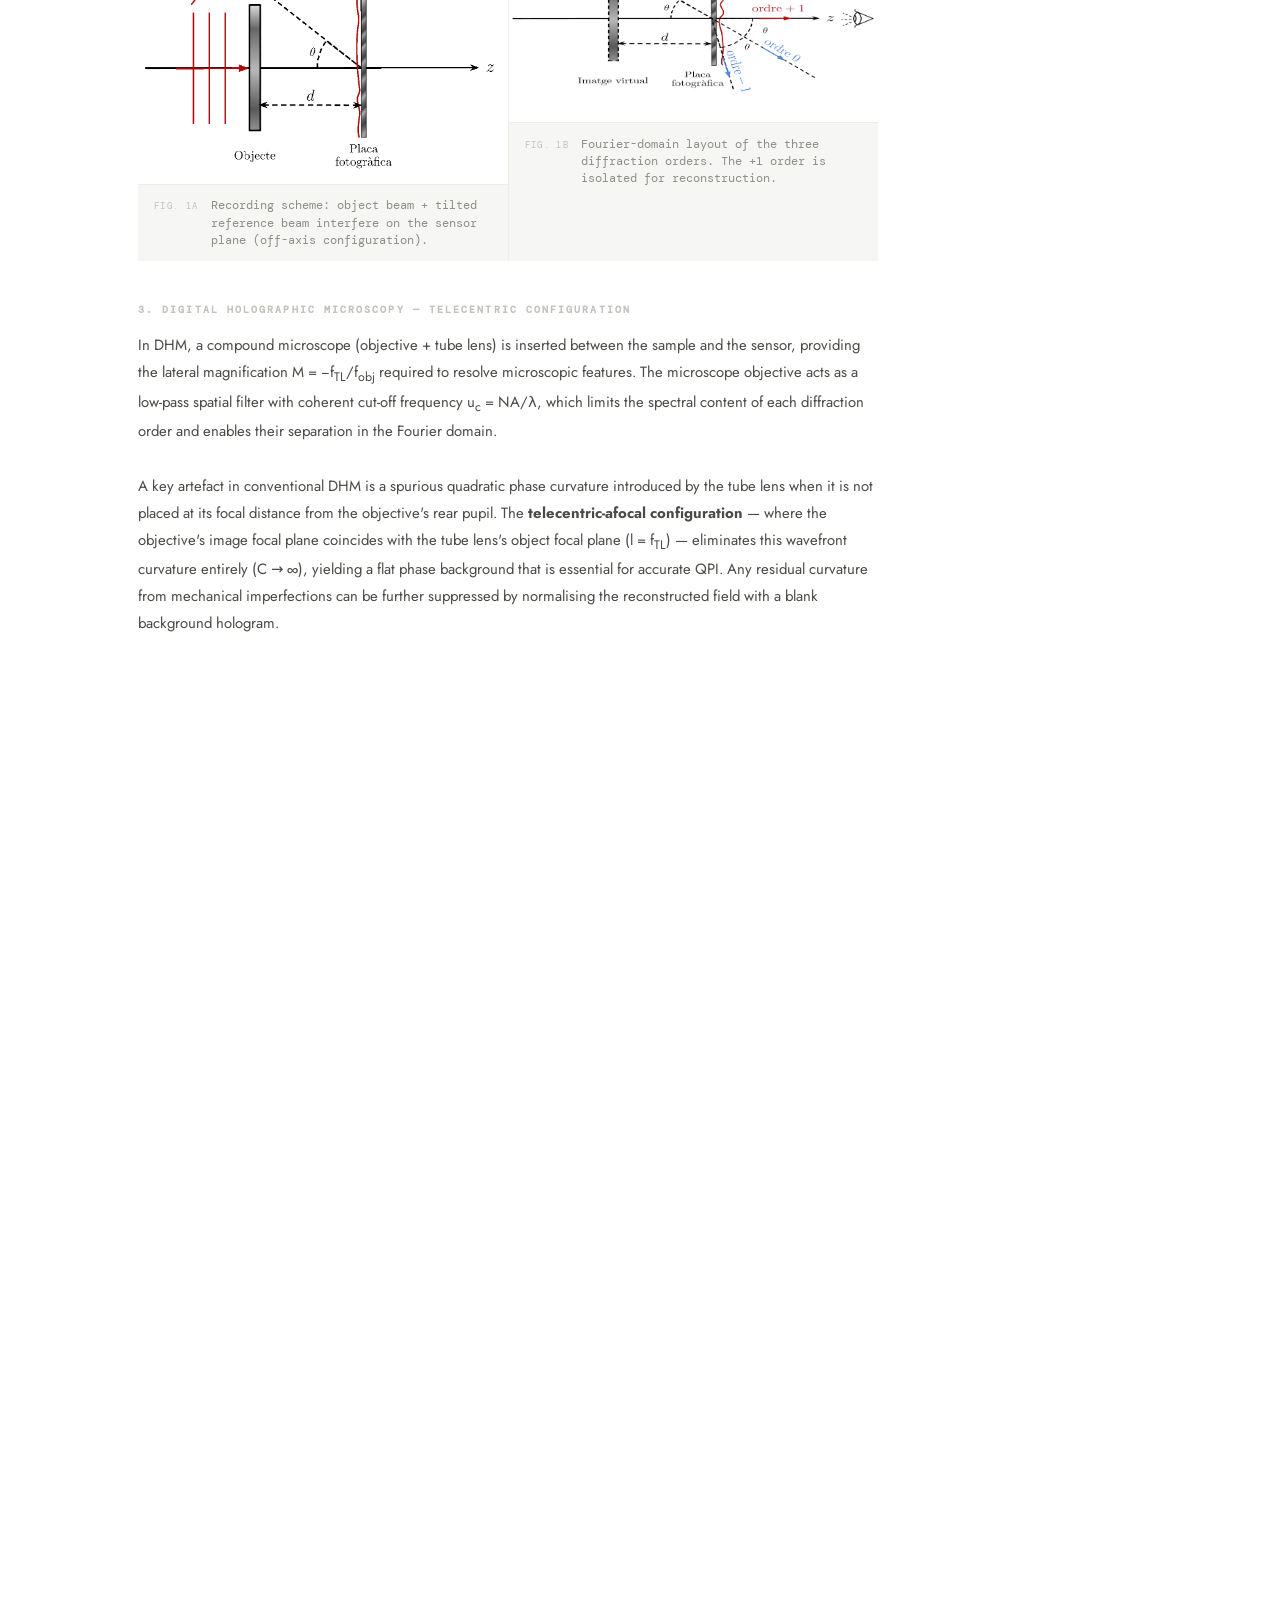
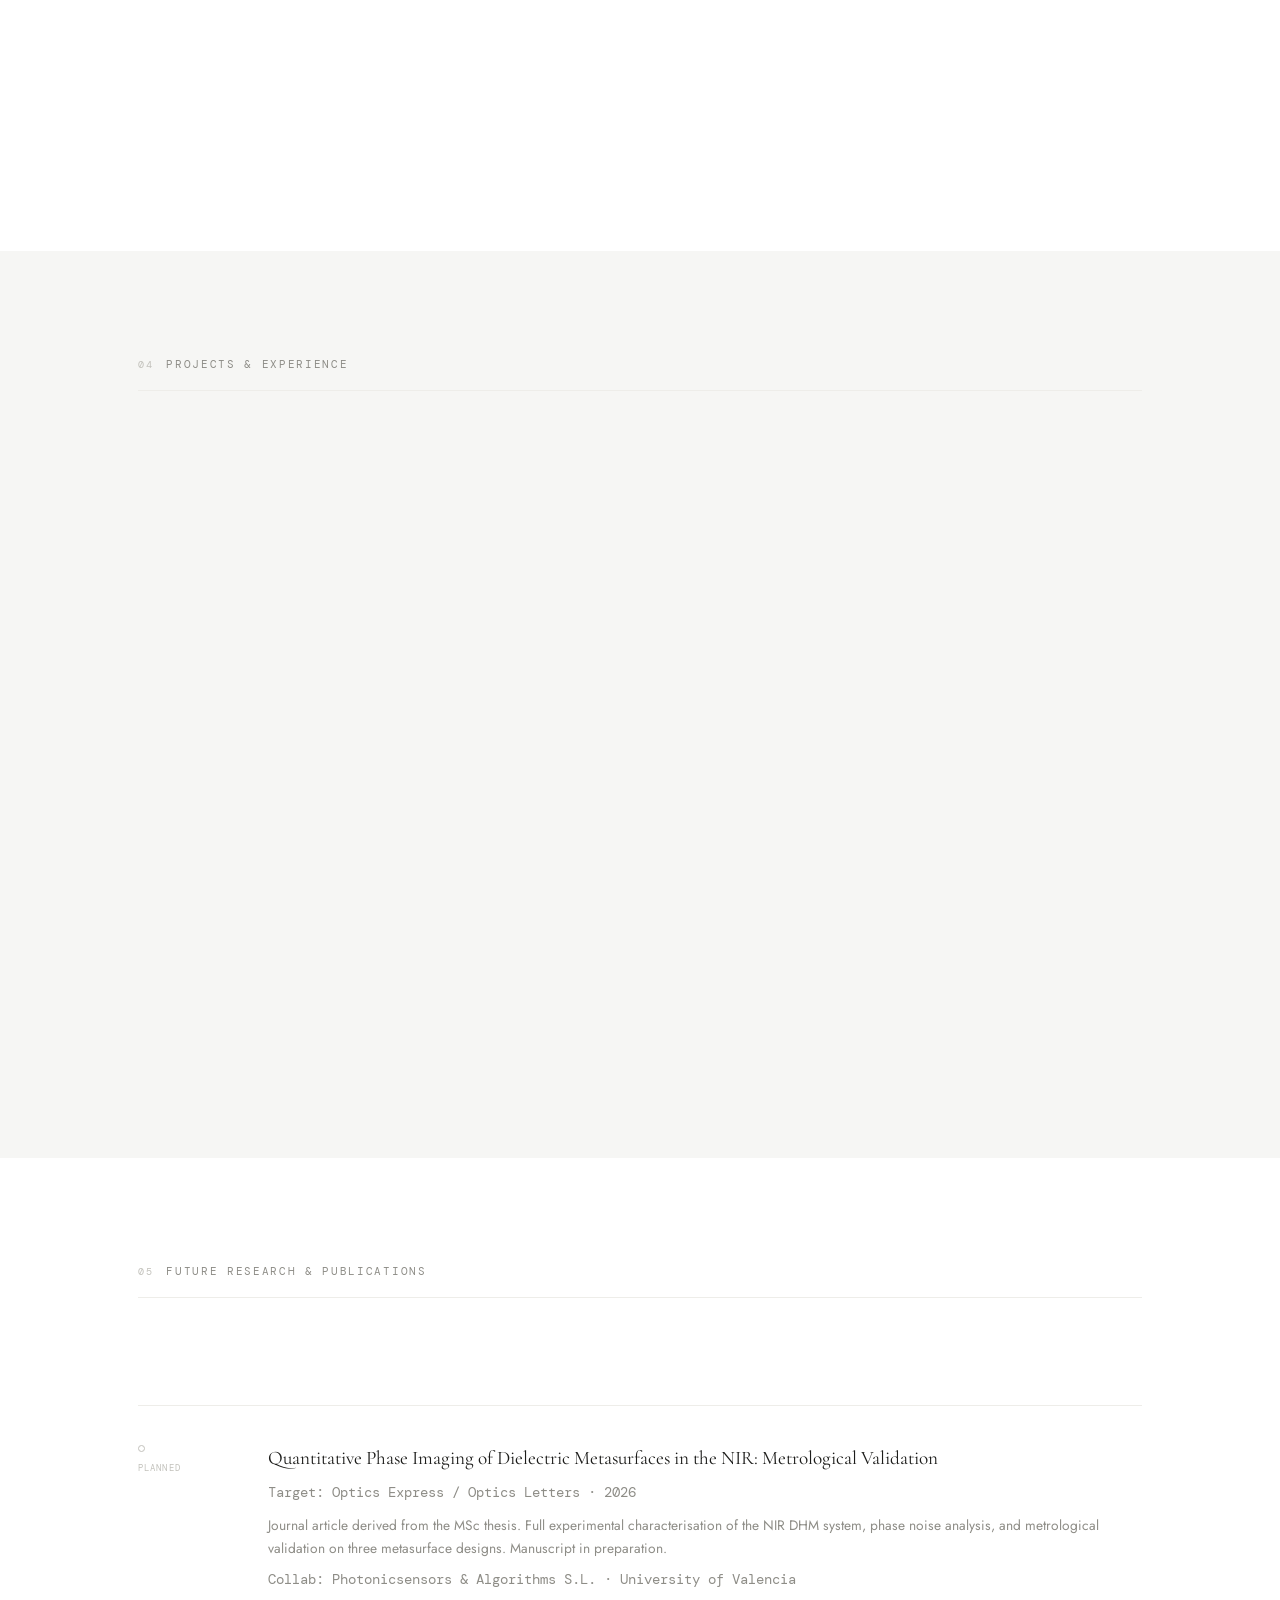
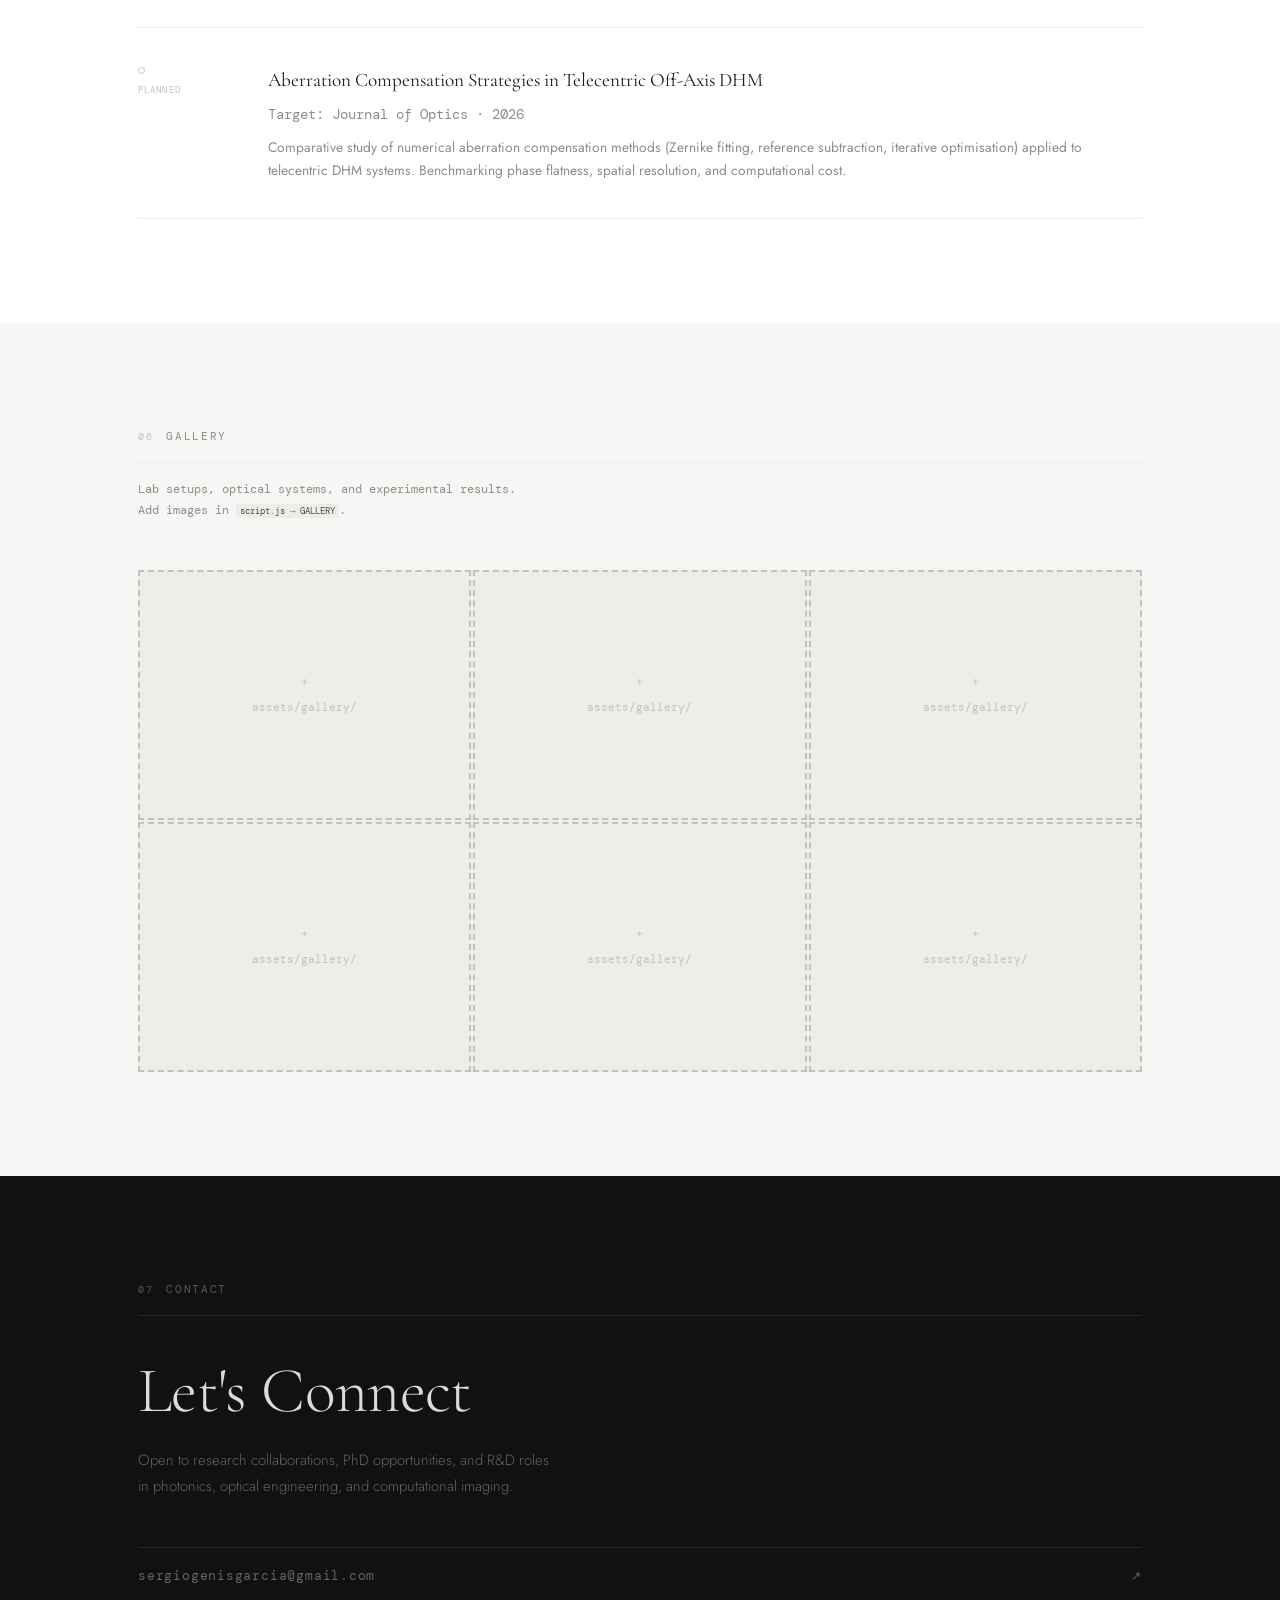
==== commit cfc5be10: "Add files via upload Signed-off-by: Sergio García Genís <sergiogenisgarcia@gmail.com>" ====
--- a/index.html
+++ b/index.html
@@ -7,264 +7,297 @@
   <link rel="stylesheet" href="style.css" />
   <link rel="preconnect" href="https://fonts.googleapis.com" />
   <link rel="preconnect" href="https://fonts.gstatic.com" crossorigin />
-  <link href="https://fonts.googleapis.com/css2?family=Space+Mono:ital,wght@0,400;0,700;1,400&family=Syne:wght@400;600;700;800&display=swap" rel="stylesheet" />
+  <link href="https://fonts.googleapis.com/css2?family=Cormorant+Garamond:ital,wght@0,300;0,400;0,600;1,300;1,400&family=DM+Mono:wght@300;400;500&family=Jost:wght@300;400;500&display=swap" rel="stylesheet" />
 </head>
 <body>
 
-  <!-- ──────── NAV ──────── -->
+  <!-- grain texture overlay -->
+  <div class="grain" aria-hidden="true"></div>
+
+  <!-- ════════════════════════════════════
+       NAV
+  ════════════════════════════════════ -->
   <nav id="navbar">
-    <div class="nav-logo">SG<span class="accent">.</span></div>
-    <ul class="nav-links">
+    <a href="#hero" class="nav-wordmark">S. García Genís</a>
+    <ul class="nav-links" id="nav-links">
       <li><a href="#about">About</a></li>
       <li><a href="#research">Research</a></li>
+      <li><a href="#thesis">Thesis</a></li>
       <li><a href="#projects">Projects</a></li>
-      <li><a href="#publications">Publications</a></li>
+      <li><a href="#future">Future Work</a></li>
       <li><a href="#gallery">Gallery</a></li>
       <li><a href="#contact">Contact</a></li>
     </ul>
-    <button class="hamburger" id="hamburger" aria-label="Open menu">
-      <span></span><span></span><span></span>
+    <button class="nav-burger" id="nav-burger" aria-label="Menu">
+      <span></span><span></span>
     </button>
   </nav>
 
-  <!-- ──────── HERO ──────── -->
+  <!-- ════════════════════════════════════
+       HERO
+  ════════════════════════════════════ -->
   <header id="hero">
-    <div class="hero-bg">
-      <canvas id="wave-canvas"></canvas>
-    </div>
+    <canvas id="wave-canvas" aria-hidden="true"></canvas>
     <div class="hero-content">
-      <p class="hero-tag">Optical Engineer · R&D Photonics</p>
-      <h1>Sergio García<br /><span class="accent">Genís</span></h1>
-      <p class="hero-sub">
-        Specialised in Digital Holographic Microscopy (DHM-QPI) and near-infrared optical systems.
-        Designing instruments that see beyond the visible.
-      </p>
-      <div class="hero-cta">
-        <a href="#research" class="btn-primary">View Research</a>
-        <a href="assets/Sergio_Garcia_CV.pdf" class="btn-outline" target="_blank" download>Download CV</a>
-      </div>
-      <div class="hero-stats">
-        <div class="stat">
-          <span class="stat-num">0.07</span>
-          <span class="stat-label">rad phase resolution (λ/90)</span>
-        </div>
-        <div class="stat">
-          <span class="stat-num">NIR</span>
-          <span class="stat-label">DHM system built & validated</span>
-        </div>
-        <div class="stat">
-          <span class="stat-num">EU</span>
-          <span class="stat-label">DISCAMNIL / NextGenEU project</span>
-        </div>
-      </div>
-    </div>
-    <div class="scroll-hint">scroll<span class="scroll-line"></span></div>
+      <p class="hero-kicker fade-in d1">Optical Engineer · R&D Photonics · València, Spain</p>
+      <h1 class="fade-in d2">
+        Sergio<br />
+        <em>García Genís</em>
+      </h1>
+      <p class="hero-tagline fade-in d3">
+        Designing instruments that measure light itself —<br />
+        specialised in Digital Holographic Microscopy<br />
+        and near-infrared optical systems.
+      </p>
+      <div class="hero-actions fade-in d4">
+        <a href="#research" class="btn-outline-w">View Research</a>
+        <a href="assets/Sergio_Garcia-Genis_CV_Resume.pdf" download target="_blank" class="btn-ghost-w">Download CV ↗</a>
+      </div>
+      <div class="hero-metrics fade-in d5">
+        <div class="metric">
+          <span class="metric-val">0.07 rad</span>
+          <span class="metric-label">Phase resolution (λ/90)</span>
+        </div>
+        <div class="metric-sep"></div>
+        <div class="metric">
+          <span class="metric-val">NIR DHM</span>
+          <span class="metric-label">System built &amp; validated</span>
+        </div>
+        <div class="metric-sep"></div>
+        <div class="metric">
+          <span class="metric-val">EU</span>
+          <span class="metric-label">DISCAMNIL · NextGenEU</span>
+        </div>
+      </div>
+    </div>
+    <div class="hero-scroll-hint" aria-hidden="true">
+      <span class="scroll-label">scroll</span>
+      <span class="scroll-bar"></span>
+    </div>
   </header>
 
-  <!-- ──────── ABOUT ──────── -->
+  <!-- ════════════════════════════════════
+       01 · ABOUT
+  ════════════════════════════════════ -->
   <section id="about">
-    <div class="container two-col">
-      <div class="about-text">
-        <span class="section-label">01 — About</span>
-        <h2>Building instruments that<br /><em>measure light itself</em></h2>
-        <p>
-          I'm an Optical Engineer with a Master's in Advanced Physics (Photonics) from the
-          University of Valencia. My work lives at the intersection of experimental optics,
-          computational imaging, and precision metrology.
-        </p>
-        <p>
-          My MSc thesis — awarded with maximum grade — documents the full design and
-          implementation of a telecentric NIR Digital Holographic Microscope capable of
-          characterising nano-structured metasurfaces with sub-wavelength phase sensitivity.
-        </p>
-        <p>
-          I enjoy building things from scratch: aligning optical benches, writing reconstruction
-          algorithms, and turning raw interference fringes into quantitative phase maps.
-        </p>
-        <div class="skills-grid">
-          <div class="skill-group">
-            <h4>Experimental</h4>
-            <ul>
-              <li>Interferometry</li>
-              <li>DHM / QPI</li>
-              <li>Optical alignment</li>
-            </ul>
+    <div class="wrap">
+
+      <div class="section-label">
+        <span class="sec-num">01</span>
+        <span class="sec-name">About</span>
+      </div>
+
+      <div class="about-layout">
+        <div class="about-photo-col">
+          <div class="about-photo reveal">
+            <!-- Put your photo at assets/profile.jpg -->
+            <img src="assets/profile.jpg" alt="Sergio García Genís"
+                 onerror="this.style.display='none';document.getElementById('photo-fallback').style.display='flex'"/>
+            <div class="photo-fallback" id="photo-fallback">S·G</div>
           </div>
-          <div class="skill-group">
-            <h4>Software</h4>
-            <ul>
-              <li>MATLAB</li>
-              <li>Python</li>
-              <li>Git / GitHub</li>
-            </ul>
+          <ul class="about-contact reveal rd1">
+            <li>
+              <span class="contact-key">email</span>
+              <a href="mailto:sergiogenisgarcia@gmail.com">sergiogenisgarcia@gmail.com</a>
+            </li>
+            <li>
+              <span class="contact-key">phone</span>
+              <a href="tel:+34647194830">+34 647 194 830</a>
+            </li>
+            <li>
+              <span class="contact-key">linkedin</span>
+              <a href="https://linkedin.com/in/sergio-garcia-genis" target="_blank" rel="noopener">sergio-garcia-genis ↗</a>
+            </li>
+            <li>
+              <span class="contact-key">github</span>
+              <a href="https://github.com/sergio-garcia-genis" target="_blank" rel="noopener">sergio-garcia-genis ↗</a>
+            </li>
+          </ul>
+        </div>
+
+        <div class="about-text-col">
+          <h2 class="reveal">About me</h2>
+          <div class="about-body reveal rd1">
+            <p>I'm an Optical Engineer with a Master's in Advanced Physics (Photonics) from the University of Valencia. My work sits at the intersection of experimental optics, computational imaging, and precision metrology.</p>
+            <p>My MSc thesis — awarded with maximum grade — documents the full design and implementation of a telecentric NIR Digital Holographic Microscope capable of characterising nano-structured metasurfaces with sub-wavelength phase sensitivity, within the EU-funded DISCAMNIL project.</p>
+            <p>I enjoy building from scratch: aligning optical benches, writing reconstruction pipelines, and turning raw interference fringes into quantitative phase maps.</p>
           </div>
-          <div class="skill-group">
-            <h4>Optical Design</h4>
-            <ul>
-              <li>Zemax OpticStudio</li>
-              <li>Tidy3D (FDTD)</li>
-              <li>LabVIEW</li>
-            </ul>
+
+          <div class="skills-grid reveal rd2">
+            <div class="skill-col">
+              <h4>Experimental</h4>
+              <ul>
+                <li>Interferometry</li>
+                <li>DHM · QPI</li>
+                <li>Optical alignment</li>
+              </ul>
+            </div>
+            <div class="skill-col">
+              <h4>Programming</h4>
+              <ul>
+                <li>MATLAB</li>
+                <li>Python</li>
+                <li>Git / GitHub</li>
+              </ul>
+            </div>
+            <div class="skill-col">
+              <h4>Optical Design</h4>
+              <ul>
+                <li>Zemax OpticStudio</li>
+                <li>Tidy3D · FDTD</li>
+                <li>LabVIEW</li>
+              </ul>
+            </div>
+            <div class="skill-col">
+              <h4>Languages</h4>
+              <ul>
+                <li>English — B2</li>
+                <li>Spanish — Native</li>
+                <li>Catalan — C1</li>
+              </ul>
+            </div>
           </div>
-          <div class="skill-group">
-            <h4>Languages</h4>
-            <ul>
-              <li>Spanish — Native</li>
-              <li>Catalan — C1</li>
-              <li>English — B2</li>
-            </ul>
-          </div>
-        </div>
-      </div>
-      <div class="about-aside">
-        <div class="profile-card">
-          <!-- Replace with your actual photo: assets/profile.jpg -->
-          <div class="profile-img-wrap">
-            <img src="assets/profile.jpg" alt="Sergio García Genís" onerror="this.style.display='none'; this.nextElementSibling.style.display='flex'" />
-            <div class="profile-placeholder">SG</div>
-          </div>
-          <div class="profile-info">
-            <p><span class="icon">📍</span> València, Spain</p>
-            <p><span class="icon">🎓</span> MSc Photonics, UV</p>
-            <p><span class="icon">🔬</span> DHM · Metasurfaces · NIR</p>
-            <p><span class="icon">📧</span> <a href="mailto:sergiogenisgarcia@gmail.com">sergiogenisgarcia@gmail.com</a></p>
-          </div>
-        </div>
-      </div>
-    </div>
-  </section>
-
-  <!-- ──────── RESEARCH ──────── -->
-  <section id="research" class="dark-section">
-    <div class="container">
-      <span class="section-label light">02 — Research</span>
-      <h2>Focus Areas</h2>
-      <div class="research-grid">
-
-        <div class="research-card">
-          <div class="rc-icon">◈</div>
-          <h3>Digital Holographic Microscopy</h3>
-          <p>
-            Design and implementation of telecentric off-axis DHM systems for quantitative phase
-            imaging (QPI). My thesis system achieved a lateral phase resolution of
-            <strong>0.07 rad (~λ/90)</strong>, enabling nano-structure discrimination.
-          </p>
-          <div class="rc-tags"><span>DHM</span><span>QPI</span><span>Interferometry</span></div>
-        </div>
-
-        <div class="research-card">
-          <div class="rc-icon">◈</div>
-          <h3>Metasurface Characterisation</h3>
-          <p>
-            Experimental validation of DHM metrological performance applied to multiple dielectric
-            metasurfaces within the EU-funded <strong>DISCAMNIL</strong> project (NextGeneration EU).
-            Precise phase discrimination of sub-wavelength nano-structures.
-          </p>
-          <div class="rc-tags"><span>Metasurfaces</span><span>Nanophotonics</span><span>Metrology</span></div>
-        </div>
-
-        <div class="research-card">
-          <div class="rc-icon">◈</div>
-          <h3>NIR Optical Systems</h3>
-          <p>
-            Design and alignment of near-infrared optical instruments. Experience with telecentric
-            and afocal configurations, beam-splitter Mach–Zehnder geometries, and camera-coupled
-            interferometric setups.
-          </p>
-          <div class="rc-tags"><span>NIR</span><span>Zemax</span><span>Optical Design</span></div>
-        </div>
-
-        <div class="research-card">
-          <div class="rc-icon">◈</div>
-          <h3>Computational Imaging</h3>
-          <p>
-            Development of hologram reconstruction and phase-unwrapping software pipelines.
-            Numerical propagation methods (angular spectrum, Fresnel), spatial filtering,
-            and automated phase-aberration compensation.
-          </p>
-          <div class="rc-tags"><span>MATLAB</span><span>Python</span><span>Phase Retrieval</span></div>
-        </div>
-
-      </div>
-    </div>
-  </section>
-
-  <!-- ──────── PROJECTS ──────── -->
-  <section id="projects">
-    <div class="container">
-      <span class="section-label">03 — Projects</span>
-      <h2>Selected Work</h2>
-      <p class="section-intro">
-        Each entry below is a project or role. Add new ones in <code>script.js</code> → <code>PROJECTS</code> array.
-      </p>
-
+        </div>
+      </div><!-- /about-layout -->
+
+    </div>
+  </section>
+
+  <!-- ════════════════════════════════════
+       02 · RESEARCH FOCUS AREAS
+  ════════════════════════════════════ -->
+  <section id="research" class="bg-off">
+    <div class="wrap">
+      <div class="section-label">
+        <span class="sec-num">02</span>
+        <span class="sec-name">Research Focus Areas</span>
+      </div>
+      <p class="section-intro reveal">
+        Four core competencies, each illustrated with representative experimental images.<br/>
+        Add images in <code>script.js → FOCUS_AREAS[n].image</code>.
+      </p>
+      <div class="focus-grid" id="focus-grid">
+        <!-- rendered by script.js -->
+      </div>
+    </div>
+  </section>
+
+  <!-- ════════════════════════════════════
+       03 · THESIS BLOG
+  ════════════════════════════════════ -->
+  <section id="thesis">
+    <div class="wrap">
+      <div class="section-label">
+        <span class="sec-num">03</span>
+        <span class="sec-name">Master's Thesis</span>
+      </div>
+      <p class="section-intro reveal">
+      </p>
+      <article class="thesis-post" id="thesis-post">
+        <!-- rendered by script.js -->
+      </article>
+    </div>
+  </section>
+
+  <!-- ════════════════════════════════════
+       04 · PROJECTS & EXPERIENCE
+  ════════════════════════════════════ -->
+  <section id="projects" class="bg-off">
+    <div class="wrap">
+      <div class="section-label">
+        <span class="sec-num">04</span>
+        <span class="sec-name">Projects &amp; Experience</span>
+      </div>
+      <p class="section-intro reveal">
+        Professional roles and research projects.<br/>
+        Add entries in <code>script.js → PROJECTS</code>.
+      </p>
       <div class="projects-list" id="projects-list">
-        <!-- Populated by script.js -->
-      </div>
-
-    </div>
-  </section>
-
-  <!-- ──────── PUBLICATIONS ──────── -->
-  <section id="publications" class="dark-section">
-    <div class="container">
-      <span class="section-label light">04 — Publications & Thesis</span>
-      <h2>Academic Output</h2>
-      <div class="pub-list" id="pub-list">
-        <!-- Populated by script.js -->
-      </div>
-    </div>
-  </section>
-
-  <!-- ──────── GALLERY ──────── -->
-  <section id="gallery">
-    <div class="container">
-      <span class="section-label">05 — Gallery</span>
-      <h2>Lab & Results</h2>
-      <p class="section-intro">
-        Add images to the <code>assets/gallery/</code> folder and register them in <code>script.js</code> → <code>GALLERY</code>.
+        <!-- rendered by script.js -->
+      </div>
+    </div>
+  </section>
+
+  <!-- ════════════════════════════════════
+       05 · FUTURE RESEARCH
+  ════════════════════════════════════ -->
+  <section id="future">
+    <div class="wrap">
+      <div class="section-label">
+        <span class="sec-num">05</span>
+        <span class="sec-name">Future Research &amp; Publications</span>
+      </div>
+      <p class="section-intro reveal">
+        Planned papers, ongoing research lines, and upcoming publications.<br/>
+        Add entries in <code>script.js → FUTURE_WORK</code>.
+      </p>
+      <div class="future-list" id="future-list">
+        <!-- rendered by script.js -->
+      </div>
+    </div>
+  </section>
+
+  <!-- ════════════════════════════════════
+       06 · GALLERY
+  ════════════════════════════════════ -->
+  <section id="gallery" class="bg-off">
+    <div class="wrap">
+      <div class="section-label">
+        <span class="sec-num">06</span>
+        <span class="sec-name">Gallery</span>
+      </div>
+      <p class="section-intro reveal">
+        Lab setups, optical systems, and experimental results.<br/>
+        Add images in <code>script.js → GALLERY</code>.
       </p>
       <div class="gallery-grid" id="gallery-grid">
-        <!-- Populated by script.js -->
-      </div>
-    </div>
-  </section>
-
-  <!-- ──────── CONTACT ──────── -->
-  <section id="contact" class="dark-section">
-    <div class="container contact-wrap">
-      <span class="section-label light">06 — Contact</span>
-      <h2>Let's Connect</h2>
-      <p class="contact-sub">
-        Open to research collaborations, PhD opportunities, and industry R&D roles in photonics and optical engineering.
-      </p>
-      <div class="contact-links">
-        <a href="mailto:sergiogenisgarcia@gmail.com" class="contact-pill">
-          <span>✉</span> sergiogenisgarcia@gmail.com
-        </a>
-        <a href="https://www.linkedin.com/in/sergio-garcia-genis" class="contact-pill" target="_blank" rel="noopener">
-          <span>in</span> LinkedIn
-        </a>
-        <a href="https://github.com/sergio-garcia-genis" class="contact-pill" target="_blank" rel="noopener">
-          <span>⌥</span> GitHub
-        </a>
-        <a href="tel:+34647194830" class="contact-pill">
-          <span>☏</span> +34 647 194 830
-        </a>
-      </div>
-    </div>
-  </section>
-
-  <!-- ──────── FOOTER ──────── -->
-  <footer>
-    <p>© <span id="year"></span> Sergio García Genís · Optical Engineer · Built with ♦ and GitHub Pages</p>
+        <!-- rendered by script.js -->
+      </div>
+    </div>
+  </section>
+
+  <!-- ════════════════════════════════════
+       07 · CONTACT
+  ════════════════════════════════════ -->
+  <section id="contact" class="bg-dark">
+    <div class="wrap">
+      <div class="section-label inverted">
+        <span class="sec-num">07</span>
+        <span class="sec-name">Contact</span>
+      </div>
+      <h2 class="contact-headline reveal">Let's Connect</h2>
+      <p class="contact-sub reveal rd1">
+        Open to research collaborations, PhD opportunities, and R&D roles<br/>
+        in photonics, optical engineering, and computational imaging.
+      </p>
+      <ul class="contact-links" id="contact-links">
+        <li class="reveal rd1"><a href="mailto:sergiogenisgarcia@gmail.com">sergiogenisgarcia@gmail.com <span>↗</span></a></li>
+        <li class="reveal rd2"><a href="https://linkedin.com/in/sergio-garcia-genis" target="_blank" rel="noopener">LinkedIn <span>↗</span></a></li>
+        <li class="reveal rd3"><a href="https://github.com/sergio-garcia-genis" target="_blank" rel="noopener">GitHub <span>↗</span></a></li>
+        <li class="reveal rd4"><a href="tel:+34647194830">+34 647 194 830 <span>↗</span></a></li>
+      </ul>
+    </div>
+  </section>
+
+  <!-- ════════════════════════════════════
+       FOOTER
+  ════════════════════════════════════ -->
+  <footer class="bg-dark">
+    <div class="foot-inner">
+      <span>Sergio García Genís · Optical Engineer · Valencia</span>
+      <span>© <span id="year"></span> · GitHub Pages</span>
+    </div>
   </footer>
 
-  <!-- ──────── LIGHTBOX ──────── -->
-  <div id="lightbox" class="lightbox hidden">
-    <button id="lb-close">✕</button>
-    <img id="lb-img" src="" alt="" />
-    <p id="lb-caption"></p>
+  <!-- ════════════════════════════════════
+       LIGHTBOX
+  ════════════════════════════════════ -->
+  <div id="lightbox" class="lightbox hidden" role="dialog" aria-modal="true" aria-label="Image viewer">
+    <button id="lb-close" aria-label="Close lightbox">✕</button>
+    <figure id="lb-figure">
+      <img id="lb-img" src="" alt="" />
+      <figcaption id="lb-caption"></figcaption>
+    </figure>
   </div>
 
   <script src="script.js"></script>
--- a/style.css
+++ b/style.css
@@ -1,753 +1,949 @@
-/* ═══════════════════════════════════════════════════
-   SERGIO GARCÍA GENÍS — RESEARCH PORTFOLIO
-   style.css
-   ═══════════════════════════════════════════════════ */
-
-/* ── Variables ── */
+/* ═══════════════════════════════════════════════════════
+   SERGIO GARCÍA GENÍS · Portfolio
+   Design: Swiss scientific editorial
+   Palette: white / black / grey — zero colour
+   ═══════════════════════════════════════════════════════ */
+
+/* ── Design tokens ─────────────────────────────────── */
 :root {
-  --bg:        #0a0e14;
-  --bg2:       #0f1520;
-  --bg3:       #141c2a;
-  --surface:   #1a2235;
-  --border:    rgba(94, 196, 255, 0.12);
-  --accent:    #5ec4ff;
-  --accent2:   #00e5b0;
-  --text:      #c8d8ec;
-  --text-dim:  #657fa0;
-  --text-head: #eaf3ff;
-  --mono:      'Space Mono', monospace;
-  --sans:      'Syne', sans-serif;
-  --radius:    6px;
-  --transition: 0.3s cubic-bezier(0.4,0,0.2,1);
-}
-
-/* ── Reset ── */
-*, *::before, *::after { box-sizing: border-box; margin: 0; padding: 0; }
-html { scroll-behavior: smooth; }
-body {
-  background: var(--bg);
-  color: var(--text);
-  font-family: var(--sans);
-  line-height: 1.7;
-  overflow-x: hidden;
-}
-img { max-width: 100%; display: block; }
-a { color: inherit; text-decoration: none; }
-
-/* ── Utility ── */
-.container { max-width: 1100px; margin: 0 auto; padding: 0 2rem; }
-.accent { color: var(--accent); }
-.section-label {
-  font-family: var(--mono);
-  font-size: 0.72rem;
-  letter-spacing: 0.2em;
-  text-transform: uppercase;
-  color: var(--text-dim);
-  display: block;
-  margin-bottom: 1rem;
-}
-.section-label.light { color: var(--accent); opacity: 0.7; }
-h2 {
-  font-size: clamp(1.8rem, 4vw, 2.8rem);
-  font-weight: 800;
-  color: var(--text-head);
-  line-height: 1.15;
-  margin-bottom: 2.5rem;
-}
-h2 em { font-style: normal; color: var(--accent); }
-.section-intro {
-  color: var(--text-dim);
-  font-family: var(--mono);
-  font-size: 0.82rem;
-  margin-top: -1.5rem;
-  margin-bottom: 2.5rem;
-}
-.section-intro code {
-  background: var(--surface);
-  padding: 0.1em 0.4em;
-  border-radius: 3px;
-  color: var(--accent2);
-}
-.dark-section { background: var(--bg2); }
-section { padding: 6rem 0; }
-
-/* ══════════════════════════════
+  --white:    #ffffff;
+  --off:      #f6f6f4;       /* alt section bg   */
+  --grey-100: #eeede9;       /* borders light    */
+  --grey-300: #c2c1bb;       /* muted borders    */
+  --grey-500: #8e8d87;       /* secondary text   */
+  --grey-700: #4a4a46;       /* body text        */
+  --grey-900: #1c1c1a;       /* headings         */
+  --black:    #0e0e0c;       /* darkest          */
+  --dark-bg:  #111110;       /* dark sections    */
+  --dark-border: rgba(255,255,255,0.08);
+
+  --serif:  'Cormorant Garamond', 'Georgia', serif;
+  --mono:   'DM Mono', 'Courier New', monospace;
+  --sans:   'Jost', system-ui, sans-serif;
+
+  --max-w:  1100px;
+  --pad-x:  clamp(1.25rem, 4vw, 3rem);
+
+  --ease:   cubic-bezier(.4,0,.2,1);
+  --ease-out: cubic-bezier(0,.55,.45,1);
+}
+
+/* ── Reset ──────────────────────────────────────────── */
+*,*::before,*::after{box-sizing:border-box;margin:0;padding:0}
+html{scroll-behavior:smooth;font-size:16px}
+body{
+  background:var(--white);
+  color:var(--grey-700);
+  font-family:var(--sans);
+  line-height:1.75;
+  overflow-x:hidden;
+}
+img{display:block;max-width:100%}
+a{color:inherit;text-decoration:none}
+ul{list-style:none}
+code{
+  font-family:var(--mono);
+  font-size:.75em;
+  background:var(--grey-100);
+  padding:.1em .4em;
+  border-radius:2px;
+  color:var(--grey-700);
+}
+
+/* ── Grain overlay ──────────────────────────────────── */
+.grain{
+  position:fixed;inset:0;pointer-events:none;z-index:9999;
+  opacity:.025;
+  background-image:url("data:image/svg+xml,%3Csvg xmlns='http://www.w3.org/2000/svg' width='300' height='300'%3E%3Cfilter id='n'%3E%3CfeTurbulence type='fractalNoise' baseFrequency='.85' numOctaves='4' stitchTiles='stitch'/%3E%3C/filter%3E%3Crect width='300' height='300' filter='url(%23n)'/%3E%3C/svg%3E");
+  background-size:250px;
+}
+
+/* ── Layout ─────────────────────────────────────────── */
+.wrap{max-width:var(--max-w);margin:0 auto;padding:0 var(--pad-x)}
+section{padding:6.5rem 0}
+.bg-off{background:var(--off)}
+.bg-dark{background:var(--dark-bg)}
+
+/* ── Section label ──────────────────────────────────── */
+.section-label{
+  display:flex;
+  align-items:baseline;
+  gap:.75rem;
+  margin-bottom:2.5rem;
+  padding-bottom:1rem;
+  border-bottom:1px solid var(--grey-100);
+}
+.section-label.inverted{border-bottom-color:var(--dark-border)}
+.sec-num{
+  font-family:var(--mono);
+  font-size:.65rem;
+  letter-spacing:.2em;
+  color:var(--grey-300);
+}
+.sec-name{
+  font-family:var(--mono);
+  font-size:.7rem;
+  letter-spacing:.15em;
+  text-transform:uppercase;
+  color:var(--grey-500);
+}
+.inverted .sec-num,.inverted .sec-name{color:rgba(255,255,255,.3)}
+
+/* ── Section intro text ─────────────────────────────── */
+.section-intro{
+  font-family:var(--mono);
+  font-size:.78rem;
+  color:var(--grey-500);
+  line-height:1.7;
+  max-width:580px;
+  margin-bottom:3rem;
+  margin-top:-1.5rem;
+}
+
+/* ── Headings ───────────────────────────────────────── */
+h2{
+  font-family:var(--serif);
+  font-size:clamp(2rem,4vw,3rem);
+  font-weight:300;
+  color:var(--grey-900);
+  line-height:1.1;
+  margin-bottom:2.5rem;
+  letter-spacing:-.01em;
+}
+
+/* ══════════════════════════════════════════
    NAV
-══════════════════════════════ */
-#navbar {
-  position: fixed;
-  top: 0; left: 0; right: 0;
-  z-index: 100;
-  display: flex;
-  align-items: center;
-  justify-content: space-between;
-  padding: 1.2rem 2.5rem;
-  background: rgba(10,14,20,0);
-  backdrop-filter: blur(0px);
-  border-bottom: 1px solid transparent;
-  transition: all 0.4s ease;
-}
-#navbar.scrolled {
-  background: rgba(10,14,20,0.9);
-  backdrop-filter: blur(20px);
-  border-bottom: 1px solid var(--border);
-}
-.nav-logo {
-  font-family: var(--mono);
-  font-size: 1.3rem;
-  font-weight: 700;
-  color: var(--text-head);
-  letter-spacing: 0.05em;
-}
-.nav-links {
-  list-style: none;
-  display: flex;
-  gap: 2rem;
-}
-.nav-links a {
-  font-family: var(--mono);
-  font-size: 0.78rem;
-  letter-spacing: 0.1em;
-  text-transform: uppercase;
-  color: var(--text-dim);
-  transition: color var(--transition);
-  position: relative;
-}
-.nav-links a::after {
-  content: '';
-  position: absolute;
-  bottom: -3px; left: 0;
-  width: 0; height: 1px;
-  background: var(--accent);
-  transition: width var(--transition);
-}
-.nav-links a:hover { color: var(--accent); }
-.nav-links a:hover::after { width: 100%; }
-.hamburger {
-  display: none;
-  flex-direction: column;
-  gap: 5px;
-  background: none;
-  border: none;
-  cursor: pointer;
-  padding: 4px;
-}
-.hamburger span {
-  display: block;
-  width: 24px; height: 2px;
-  background: var(--text);
-  border-radius: 2px;
-  transition: all 0.3s;
-}
-
-/* ══════════════════════════════
+══════════════════════════════════════════ */
+#navbar{
+  position:fixed;top:0;left:0;right:0;z-index:500;
+  display:flex;align-items:center;justify-content:space-between;
+  padding:1.1rem var(--pad-x);
+  background:transparent;
+  border-bottom:1px solid transparent;
+  transition:background .35s var(--ease),border-color .35s;
+}
+#navbar.scrolled{
+  background:rgba(255,255,255,.93);
+  backdrop-filter:blur(18px);
+  -webkit-backdrop-filter:blur(18px);
+  border-bottom:1px solid var(--grey-100);
+}
+.nav-wordmark{
+  font-family:var(--serif);
+  font-size:1.05rem;
+  font-weight:400;
+  letter-spacing:.04em;
+  color:var(--white);
+  transition:color .3s;
+}
+#navbar.scrolled .nav-wordmark{color:var(--grey-900)}
+.nav-links{
+  display:flex;
+  gap:2rem;
+}
+.nav-links a{
+  font-family:var(--mono);
+  font-size:.68rem;
+  letter-spacing:.12em;
+  text-transform:uppercase;
+  color:rgba(255,255,255,.6);
+  position:relative;
+  transition:color .2s;
+}
+#navbar.scrolled .nav-links a{color:var(--grey-500)}
+.nav-links a::after{
+  content:'';position:absolute;bottom:-2px;left:0;
+  width:0;height:1px;
+  background:currentColor;
+  transition:width .25s var(--ease);
+}
+.nav-links a:hover{color:var(--white)}
+#navbar.scrolled .nav-links a:hover{color:var(--grey-900)}
+.nav-links a:hover::after{width:100%}
+.nav-burger{
+  display:none;flex-direction:column;gap:6px;
+  background:none;border:none;cursor:pointer;padding:4px;
+}
+.nav-burger span{
+  display:block;width:22px;height:1.5px;
+  background:var(--white);
+  transition:all .3s;
+}
+#navbar.scrolled .nav-burger span{background:var(--grey-900)}
+
+/* ══════════════════════════════════════════
    HERO
-══════════════════════════════ */
-#hero {
-  position: relative;
-  min-height: 100vh;
-  display: flex;
-  align-items: center;
-  padding: 7rem 0 4rem;
-  overflow: hidden;
-}
-.hero-bg {
-  position: absolute;
-  inset: 0;
-  z-index: 0;
-}
-#wave-canvas { width: 100%; height: 100%; }
-.hero-content {
-  position: relative;
-  z-index: 1;
-  max-width: 1100px;
-  margin: 0 auto;
-  padding: 0 2rem;
-}
-.hero-tag {
-  font-family: var(--mono);
-  font-size: 0.78rem;
-  letter-spacing: 0.25em;
-  text-transform: uppercase;
-  color: var(--accent);
-  margin-bottom: 1.5rem;
-  opacity: 0;
-  animation: fadeUp 0.8s 0.2s forwards;
-}
-#hero h1 {
-  font-size: clamp(3rem, 8vw, 6.5rem);
-  font-weight: 800;
-  color: var(--text-head);
-  line-height: 1.0;
-  margin-bottom: 1.5rem;
-  opacity: 0;
-  animation: fadeUp 0.8s 0.4s forwards;
-}
-.hero-sub {
-  max-width: 560px;
-  font-size: 1.05rem;
-  color: var(--text-dim);
-  margin-bottom: 2.5rem;
-  opacity: 0;
-  animation: fadeUp 0.8s 0.6s forwards;
-}
-.hero-cta {
-  display: flex;
-  gap: 1rem;
-  flex-wrap: wrap;
-  margin-bottom: 4rem;
-  opacity: 0;
-  animation: fadeUp 0.8s 0.8s forwards;
-}
-.btn-primary {
-  background: var(--accent);
-  color: var(--bg);
-  font-family: var(--mono);
-  font-size: 0.8rem;
-  letter-spacing: 0.1em;
-  font-weight: 700;
-  padding: 0.85rem 2rem;
-  border-radius: var(--radius);
-  transition: all var(--transition);
-}
-.btn-primary:hover { background: var(--accent2); transform: translateY(-2px); }
-.btn-outline {
-  border: 1px solid var(--accent);
-  color: var(--accent);
-  font-family: var(--mono);
-  font-size: 0.8rem;
-  letter-spacing: 0.1em;
-  padding: 0.85rem 2rem;
-  border-radius: var(--radius);
-  transition: all var(--transition);
-}
-.btn-outline:hover { background: rgba(94,196,255,0.08); transform: translateY(-2px); }
-.hero-stats {
-  display: flex;
-  gap: 3rem;
-  flex-wrap: wrap;
-  opacity: 0;
-  animation: fadeUp 0.8s 1s forwards;
-}
-.stat { display: flex; flex-direction: column; }
-.stat-num {
-  font-family: var(--mono);
-  font-size: 1.8rem;
-  font-weight: 700;
-  color: var(--accent);
-  line-height: 1;
-}
-.stat-label {
-  font-family: var(--mono);
-  font-size: 0.65rem;
-  color: var(--text-dim);
-  letter-spacing: 0.1em;
-  text-transform: uppercase;
-  margin-top: 0.3rem;
-  max-width: 130px;
-}
-.scroll-hint {
-  position: absolute;
-  bottom: 2.5rem;
-  left: 50%;
-  transform: translateX(-50%);
-  font-family: var(--mono);
-  font-size: 0.6rem;
-  letter-spacing: 0.25em;
-  text-transform: uppercase;
-  color: var(--text-dim);
-  display: flex;
-  flex-direction: column;
-  align-items: center;
-  gap: 0.5rem;
-  z-index: 1;
-}
-.scroll-line {
-  display: block;
-  width: 1px;
-  height: 40px;
-  background: linear-gradient(to bottom, var(--text-dim), transparent);
-  animation: pulse-line 2s infinite;
-}
-
-/* ══════════════════════════════
+══════════════════════════════════════════ */
+#hero{
+  position:relative;
+  min-height:100vh;
+  display:flex;align-items:center;
+  background:var(--black);
+  overflow:hidden;
+  padding:8rem var(--pad-x) 5rem;
+}
+#wave-canvas{
+  position:absolute;inset:0;
+  width:100%;height:100%;
+  opacity:.3;pointer-events:none;
+}
+.hero-content{
+  position:relative;z-index:1;
+  max-width:var(--max-w);
+  margin:0 auto;
+  width:100%;
+}
+.hero-kicker{
+  font-family:var(--mono);
+  font-size:.7rem;
+  letter-spacing:.22em;
+  text-transform:uppercase;
+  color:rgba(255,255,255,.4);
+  margin-bottom:1.75rem;
+}
+#hero h1{
+  font-family:var(--serif);
+  font-size:clamp(4rem,10vw,8.5rem);
+  font-weight:300;
+  color:var(--white);
+  line-height:.92;
+  letter-spacing:-.02em;
+  margin-bottom:2rem;
+}
+#hero h1 em{
+  font-style:italic;
+  color:rgba(255,255,255,.45);
+}
+.hero-tagline{
+  font-family:var(--sans);
+  font-size:clamp(.9rem,1.5vw,1.05rem);
+  font-weight:300;
+  color:rgba(255,255,255,.5);
+  line-height:1.7;
+  max-width:460px;
+  margin-bottom:2.75rem;
+}
+.hero-actions{
+  display:flex;gap:1rem;flex-wrap:wrap;
+  margin-bottom:4rem;
+}
+.btn-outline-w{
+  font-family:var(--mono);
+  font-size:.7rem;
+  letter-spacing:.14em;
+  text-transform:uppercase;
+  color:var(--white);
+  border:1px solid rgba(255,255,255,.4);
+  padding:.75rem 1.75rem;
+  border-radius:1px;
+  transition:all .25s var(--ease);
+}
+.btn-outline-w:hover{
+  background:var(--white);
+  color:var(--black);
+  border-color:var(--white);
+}
+.btn-ghost-w{
+  font-family:var(--mono);
+  font-size:.7rem;
+  letter-spacing:.14em;
+  text-transform:uppercase;
+  color:rgba(255,255,255,.4);
+  border:1px solid rgba(255,255,255,.12);
+  padding:.75rem 1.75rem;
+  border-radius:1px;
+  transition:all .25s var(--ease);
+}
+.btn-ghost-w:hover{
+  color:var(--white);
+  border-color:rgba(255,255,255,.4);
+}
+.hero-metrics{
+  display:flex;align-items:center;gap:0;
+  padding-top:2rem;
+  border-top:1px solid rgba(255,255,255,.08);
+}
+.metric{display:flex;flex-direction:column;gap:.3rem}
+.metric-val{
+  font-family:var(--mono);
+  font-size:1.1rem;
+  font-weight:500;
+  color:var(--white);
+  letter-spacing:.03em;
+}
+.metric-label{
+  font-family:var(--mono);
+  font-size:.6rem;
+  letter-spacing:.12em;
+  text-transform:uppercase;
+  color:rgba(255,255,255,.3);
+}
+.metric-sep{
+  width:1px;height:36px;
+  background:rgba(255,255,255,.1);
+  margin:0 2.5rem;
+}
+.hero-scroll-hint{
+  position:absolute;bottom:2.5rem;left:50%;transform:translateX(-50%);
+  display:flex;flex-direction:column;align-items:center;gap:.5rem;
+  z-index:1;
+}
+.scroll-label{
+  font-family:var(--mono);
+  font-size:.55rem;
+  letter-spacing:.25em;
+  text-transform:uppercase;
+  color:rgba(255,255,255,.25);
+}
+.scroll-bar{
+  display:block;width:1px;height:36px;
+  background:linear-gradient(to bottom,rgba(255,255,255,.3),transparent);
+  animation:scrollPulse 2s ease-in-out infinite;
+}
+
+/* ── Hero fade-in animations ── */
+.fade-in{opacity:0;animation:fadeUp .8s var(--ease-out) forwards}
+.d1{animation-delay:.1s}
+.d2{animation-delay:.25s}
+.d3{animation-delay:.4s}
+.d4{animation-delay:.55s}
+.d5{animation-delay:.7s}
+
+/* ══════════════════════════════════════════
    ABOUT
-══════════════════════════════ */
-.two-col {
-  display: grid;
-  grid-template-columns: 1fr 340px;
-  gap: 4rem;
-  align-items: start;
-}
-.about-text p {
-  color: var(--text);
-  margin-bottom: 1.2rem;
-  font-size: 0.97rem;
-}
-.skills-grid {
-  display: grid;
-  grid-template-columns: repeat(2, 1fr);
-  gap: 1.5rem;
-  margin-top: 2.5rem;
-  border-top: 1px solid var(--border);
-  padding-top: 2rem;
-}
-.skill-group h4 {
-  font-family: var(--mono);
-  font-size: 0.68rem;
-  letter-spacing: 0.15em;
-  text-transform: uppercase;
-  color: var(--accent);
-  margin-bottom: 0.7rem;
-}
-.skill-group ul { list-style: none; }
-.skill-group li {
-  font-size: 0.88rem;
-  color: var(--text-dim);
-  padding: 0.2rem 0;
-  border-bottom: 1px solid var(--border);
-}
-/* Profile card */
-.profile-card {
-  background: var(--surface);
-  border: 1px solid var(--border);
-  border-radius: 10px;
-  overflow: hidden;
-  position: sticky;
-  top: 6rem;
-}
-.profile-img-wrap {
-  width: 100%;
-  aspect-ratio: 1;
-  overflow: hidden;
-  background: var(--bg3);
-  position: relative;
-}
-.profile-img-wrap img {
-  width: 100%; height: 100%;
-  object-fit: cover;
-  filter: grayscale(20%);
-  transition: filter var(--transition);
-}
-.profile-img-wrap img:hover { filter: grayscale(0); }
-.profile-placeholder {
-  display: none;
-  align-items: center;
-  justify-content: center;
-  width: 100%; height: 100%;
-  font-size: 3.5rem;
-  font-weight: 800;
-  color: var(--accent);
-  background: var(--bg3);
-}
-.profile-info {
-  padding: 1.5rem;
-  display: flex;
-  flex-direction: column;
-  gap: 0.7rem;
-}
-.profile-info p {
-  font-family: var(--mono);
-  font-size: 0.78rem;
-  color: var(--text-dim);
-  display: flex;
-  gap: 0.6rem;
-  align-items: baseline;
-}
-.profile-info a { color: var(--accent); transition: opacity 0.2s; }
-.profile-info a:hover { opacity: 0.7; }
-.icon { font-style: normal; }
-
-/* ══════════════════════════════
-   RESEARCH CARDS
-══════════════════════════════ */
-.research-grid {
-  display: grid;
-  grid-template-columns: repeat(auto-fit, minmax(240px, 1fr));
-  gap: 1.5rem;
-}
-.research-card {
-  background: var(--bg3);
-  border: 1px solid var(--border);
-  border-radius: var(--radius);
-  padding: 2rem;
-  transition: all var(--transition);
-  position: relative;
-  overflow: hidden;
-}
-.research-card::before {
-  content: '';
-  position: absolute;
-  top: 0; left: 0;
-  width: 3px; height: 0;
-  background: linear-gradient(to bottom, var(--accent), var(--accent2));
-  transition: height 0.4s ease;
-}
-.research-card:hover::before { height: 100%; }
-.research-card:hover {
-  border-color: rgba(94,196,255,0.3);
-  transform: translateY(-4px);
-  box-shadow: 0 20px 40px rgba(0,0,0,0.3);
-}
-.rc-icon {
-  font-size: 1.6rem;
-  color: var(--accent);
-  margin-bottom: 1rem;
-}
-.research-card h3 {
-  font-size: 1rem;
-  font-weight: 700;
-  color: var(--text-head);
-  margin-bottom: 0.8rem;
-}
-.research-card p {
-  font-size: 0.85rem;
-  color: var(--text-dim);
-  line-height: 1.65;
-}
-.rc-tags {
-  display: flex;
-  gap: 0.4rem;
-  flex-wrap: wrap;
-  margin-top: 1.2rem;
-}
-.rc-tags span {
-  font-family: var(--mono);
-  font-size: 0.62rem;
-  letter-spacing: 0.08em;
-  background: rgba(94,196,255,0.08);
-  border: 1px solid rgba(94,196,255,0.2);
-  color: var(--accent);
-  padding: 0.2em 0.7em;
-  border-radius: 999px;
-}
-
-/* ══════════════════════════════
+══════════════════════════════════════════ */
+.about-layout{
+  display:grid;
+  grid-template-columns:260px 1fr;
+  gap:5rem;
+  align-items:start;
+}
+.about-photo{
+  aspect-ratio:1;
+  background:var(--grey-100);
+  overflow:hidden;
+  border-radius:1px;
+  position:sticky;top:7rem;
+}
+.about-photo img{
+  width:100%;height:100%;
+  object-fit:cover;
+  filter:grayscale(15%);
+  transition:filter .4s;
+}
+.about-photo:hover img{filter:grayscale(0)}
+.photo-fallback{
+  display:none;
+  align-items:center;justify-content:center;
+  width:100%;height:100%;
+  font-family:var(--mono);
+  font-size:2.2rem;
+  letter-spacing:.15em;
+  color:var(--grey-300);
+  background:var(--grey-100);
+}
+.about-contact{
+  margin-top:1.5rem;
+  display:flex;flex-direction:column;
+}
+.about-contact li{
+  display:flex;flex-direction:column;
+  padding:.55rem 0;
+  border-bottom:1px solid var(--grey-100);
+}
+.contact-key{
+  font-family:var(--mono);
+  font-size:.58rem;
+  letter-spacing:.2em;
+  text-transform:uppercase;
+  color:var(--grey-300);
+}
+.about-contact a{
+  font-family:var(--mono);
+  font-size:.74rem;
+  color:var(--grey-700);
+  transition:color .2s;
+}
+.about-contact a:hover{color:var(--grey-900)}
+.about-text-col h2{margin-bottom:1.5rem}
+.about-body p{
+  margin-bottom:1rem;
+  font-size:.95rem;
+  color:var(--grey-700);
+}
+/* Skills grid */
+.skills-grid{
+  display:grid;
+  grid-template-columns:repeat(4,1fr);
+  border-top:1px solid var(--grey-100);
+  margin-top:2.5rem;
+  padding-top:2rem;
+  gap:0;
+}
+.skill-col{padding-right:1rem}
+.skill-col h4{
+  font-family:var(--mono);
+  font-size:.6rem;
+  letter-spacing:.18em;
+  text-transform:uppercase;
+  color:var(--grey-300);
+  margin-bottom:.85rem;
+}
+.skill-col ul{list-style:none}
+.skill-col li{
+  font-family:var(--mono);
+  font-size:.73rem;
+  color:var(--grey-700);
+  padding:.3rem 0;
+  border-bottom:1px solid var(--grey-100);
+}
+
+/* ══════════════════════════════════════════
+   FOCUS AREAS
+══════════════════════════════════════════ */
+.focus-grid{
+  display:grid;
+  grid-template-columns:repeat(2,1fr);
+  gap:2px;
+  background:var(--grey-100);
+  border:1px solid var(--grey-100);
+}
+.focus-card{
+  background:var(--off);
+  display:flex;flex-direction:column;
+  transition:background .25s;
+}
+.focus-card:hover{background:var(--white)}
+.focus-image{
+  width:100%;
+  aspect-ratio:16/9;
+  overflow:hidden;
+  background:var(--grey-100);
+}
+.focus-image img{
+  width:100%;height:100%;
+  object-fit:cover;
+  filter:grayscale(100%) contrast(1.05);
+  transition:filter .6s var(--ease),transform .6s var(--ease);
+}
+.focus-card:hover .focus-image img{
+  filter:grayscale(30%) contrast(1);
+  transform:scale(1.03);
+}
+.focus-placeholder{
+  width:100%;height:100%;min-height:180px;
+  display:flex;align-items:center;justify-content:center;
+  font-size:2.5rem;
+  background:var(--grey-100);
+  color:var(--grey-300);
+}
+.focus-body{
+  padding:1.75rem 2rem;
+  flex:1;
+  border-top:1px solid var(--grey-100);
+  display:flex;flex-direction:column;gap:.6rem;
+}
+.focus-num{
+  font-family:var(--mono);
+  font-size:.6rem;
+  letter-spacing:.2em;
+  color:var(--grey-300);
+}
+.focus-body h3{
+  font-family:var(--serif);
+  font-size:1.3rem;
+  font-weight:400;
+  color:var(--grey-900);
+  line-height:1.15;
+}
+.focus-body p{
+  font-size:.84rem;
+  color:var(--grey-500);
+  line-height:1.65;
+}
+.focus-tags{
+  display:flex;gap:.4rem;flex-wrap:wrap;
+  margin-top:.4rem;
+}
+.focus-tags span{
+  font-family:var(--mono);
+  font-size:.58rem;
+  letter-spacing:.06em;
+  border:1px solid var(--grey-300);
+  color:var(--grey-500);
+  padding:.18em .55em;
+  border-radius:999px;
+}
+
+/* ══════════════════════════════════════════
+   THESIS BLOG POST
+══════════════════════════════════════════ */
+.thesis-post{
+  max-width:740px;
+}
+
+/* post header */
+.thesis-header{
+  padding-bottom:2.5rem;
+  margin-bottom:3rem;
+  border-bottom:1px solid var(--grey-100);
+}
+.thesis-kicker{
+  font-family:var(--mono);
+  font-size:.65rem;
+  letter-spacing:.18em;
+  text-transform:uppercase;
+  color:var(--grey-300);
+  margin-bottom:.8rem;
+}
+.thesis-header h3{
+  font-family:var(--serif);
+  font-size:clamp(1.6rem,3.5vw,2.5rem);
+  font-weight:300;
+  color:var(--grey-900);
+  line-height:1.15;
+  margin-bottom:1rem;
+}
+.thesis-supervisors{
+  font-family:var(--mono);
+  font-size:.7rem;
+  color:var(--grey-500);
+  margin-bottom:1.5rem;
+}
+.thesis-abstract{
+  font-family:var(--serif);
+  font-size:1.05rem;
+  font-weight:300;
+  font-style:italic;
+  color:var(--grey-500);
+  line-height:1.75;
+  border-left:2px solid var(--grey-100);
+  padding-left:1.5rem;
+}
+
+/* text sections */
+.t-section{margin:2.5rem 0}
+.t-section h4{
+  font-family:var(--mono);
+  font-size:.65rem;
+  letter-spacing:.2em;
+  text-transform:uppercase;
+  color:var(--grey-300);
+  margin-bottom:.8rem;
+}
+.t-section p{
+  font-size:.93rem;
+  color:var(--grey-700);
+  line-height:1.82;
+  margin-bottom:.8rem;
+}
+
+/* figure with caption */
+.t-figure{
+  margin:2.5rem 0;
+  cursor:pointer;
+  display:block;
+}
+.t-figure-img{
+  overflow:hidden;
+  border-radius:1px;
+  background:var(--grey-100);
+  border:1px solid var(--grey-100);
+}
+.t-figure-img img{
+  width:100%;display:block;
+  filter:grayscale(20%);
+  transition:filter .4s,transform .5s var(--ease);
+}
+.t-figure:hover .t-figure-img img{
+  filter:grayscale(0);
+  transform:scale(1.02);
+}
+.t-figure figcaption{
+  display:flex;gap:.75rem;align-items:baseline;
+  padding:.75rem 0 0;
+  border-top:1px solid var(--grey-100);
+  margin-top:0;
+}
+.fig-label{
+  font-family:var(--mono);
+  font-size:.58rem;
+  letter-spacing:.15em;
+  text-transform:uppercase;
+  color:var(--grey-300);
+  white-space:nowrap;
+  padding-top:.1rem;
+}
+.fig-caption{
+  font-family:var(--mono);
+  font-size:.72rem;
+  color:var(--grey-500);
+  line-height:1.5;
+}
+
+/* two figures side by side */
+.t-figure-row{
+  display:grid;
+  grid-template-columns:1fr 1fr;
+  gap:1px;
+  background:var(--grey-100);
+  margin:2.5rem 0;
+  border-radius:1px;
+  overflow:hidden;
+}
+.t-figure-row .t-figure{
+  margin:0;
+  background:var(--off);
+}
+.t-figure-row .t-figure-img{border-radius:0;border:none}
+.t-figure-row figcaption{padding:.75rem 1rem}
+
+/* placeholder figure */
+.t-figure-placeholder{
+  margin:2.5rem 0;
+  aspect-ratio:16/9;
+  background:var(--grey-100);
+  border:2px dashed var(--grey-300);
+  border-radius:1px;
+  display:flex;flex-direction:column;
+  align-items:center;justify-content:center;
+  gap:.4rem;
+  font-family:var(--mono);
+  font-size:.72rem;
+  color:var(--grey-300);
+  text-align:center;
+}
+
+/* ══════════════════════════════════════════
    PROJECTS
-══════════════════════════════ */
-.projects-list { display: flex; flex-direction: column; gap: 1.5rem; }
-.project-item {
-  display: grid;
-  grid-template-columns: 200px 1fr;
-  gap: 0;
-  border: 1px solid var(--border);
-  border-radius: var(--radius);
-  overflow: hidden;
-  transition: all var(--transition);
-}
-.project-item:hover {
-  border-color: rgba(94,196,255,0.35);
-  box-shadow: 0 10px 30px rgba(0,0,0,0.25);
-}
-.proj-img {
-  background: var(--bg3);
-  overflow: hidden;
-  min-height: 160px;
-}
-.proj-img img {
-  width: 100%; height: 100%;
-  object-fit: cover;
-  filter: grayscale(40%);
-  transition: filter var(--transition);
-}
-.project-item:hover .proj-img img { filter: grayscale(0); }
-.proj-img-placeholder {
-  width: 100%; height: 100%;
-  min-height: 160px;
-  display: flex;
-  align-items: center;
-  justify-content: center;
-  font-size: 2.5rem;
-  background: var(--surface);
-  color: var(--text-dim);
-}
-.proj-body { padding: 1.8rem; }
-.proj-date {
-  font-family: var(--mono);
-  font-size: 0.65rem;
-  letter-spacing: 0.15em;
-  color: var(--accent);
-  text-transform: uppercase;
-  margin-bottom: 0.5rem;
-}
-.proj-body h3 {
-  font-size: 1.1rem;
-  font-weight: 700;
-  color: var(--text-head);
-  margin-bottom: 0.5rem;
-}
-.proj-company {
-  font-size: 0.82rem;
-  color: var(--accent2);
-  margin-bottom: 0.8rem;
-  font-family: var(--mono);
-}
-.proj-body p { font-size: 0.88rem; color: var(--text-dim); }
-.proj-tags { display: flex; gap: 0.4rem; flex-wrap: wrap; margin-top: 1rem; }
-.proj-tags span {
-  font-family: var(--mono);
-  font-size: 0.62rem;
-  background: var(--surface);
-  color: var(--text-dim);
-  padding: 0.2em 0.6em;
-  border-radius: 999px;
-}
-
-/* ══════════════════════════════
-   PUBLICATIONS
-══════════════════════════════ */
-.pub-list { display: flex; flex-direction: column; gap: 1.2rem; }
-.pub-item {
-  background: var(--bg3);
-  border: 1px solid var(--border);
-  border-radius: var(--radius);
-  padding: 1.8rem 2rem;
-  display: grid;
-  grid-template-columns: auto 1fr;
-  gap: 1.5rem;
-  align-items: start;
-  transition: all var(--transition);
-}
-.pub-item:hover {
-  border-color: rgba(94,196,255,0.3);
-  transform: translateX(4px);
-}
-.pub-year {
-  font-family: var(--mono);
-  font-size: 0.72rem;
-  color: var(--accent);
-  letter-spacing: 0.1em;
-  padding-top: 0.2rem;
-  min-width: 40px;
-}
-.pub-content h4 {
-  font-size: 0.97rem;
-  font-weight: 700;
-  color: var(--text-head);
-  margin-bottom: 0.4rem;
-  line-height: 1.4;
-}
-.pub-content .pub-meta {
-  font-family: var(--mono);
-  font-size: 0.72rem;
-  color: var(--text-dim);
-  margin-bottom: 0.5rem;
-}
-.pub-content p { font-size: 0.84rem; color: var(--text-dim); }
-.pub-links { display: flex; gap: 0.8rem; margin-top: 0.8rem; }
-.pub-links a {
-  font-family: var(--mono);
-  font-size: 0.68rem;
-  letter-spacing: 0.1em;
-  color: var(--accent);
-  border: 1px solid rgba(94,196,255,0.3);
-  padding: 0.25em 0.7em;
-  border-radius: 999px;
-  transition: all var(--transition);
-}
-.pub-links a:hover { background: rgba(94,196,255,0.1); }
-
-/* ══════════════════════════════
+══════════════════════════════════════════ */
+.projects-list{display:flex;flex-direction:column}
+.project-row{
+  display:grid;
+  grid-template-columns:200px 1fr;
+  border-top:1px solid var(--grey-100);
+  transition:background .2s;
+}
+.project-row:last-child{border-bottom:1px solid var(--grey-100)}
+.project-row:hover{background:var(--white)}
+.project-image-col{padding:2rem 2rem 2rem 0}
+.project-image-col img{
+  width:100%;aspect-ratio:4/3;
+  object-fit:cover;
+  filter:grayscale(80%) contrast(1.1);
+  border-radius:1px;
+  transition:filter .4s;
+}
+.project-row:hover .project-image-col img{filter:grayscale(0) contrast(1)}
+.project-placeholder{
+  width:100%;aspect-ratio:4/3;
+  background:var(--grey-100);
+  display:flex;align-items:center;justify-content:center;
+  font-size:2rem;
+  border-radius:1px;
+  color:var(--grey-300);
+}
+.project-body{padding:2rem 0}
+.project-date{
+  font-family:var(--mono);
+  font-size:.62rem;
+  letter-spacing:.15em;
+  text-transform:uppercase;
+  color:var(--grey-300);
+  margin-bottom:.35rem;
+}
+.project-body h3{
+  font-family:var(--serif);
+  font-size:1.3rem;
+  font-weight:400;
+  color:var(--grey-900);
+  margin-bottom:.25rem;
+}
+.project-company{
+  font-family:var(--mono);
+  font-size:.7rem;
+  color:var(--grey-500);
+  margin-bottom:.85rem;
+}
+.project-body p{font-size:.87rem;color:var(--grey-700);line-height:1.7}
+.project-tags{
+  display:flex;gap:.4rem;flex-wrap:wrap;margin-top:.85rem;
+}
+.project-tags span{
+  font-family:var(--mono);
+  font-size:.58rem;
+  border:1px solid var(--grey-100);
+  color:var(--grey-500);
+  padding:.15em .55em;border-radius:999px;
+}
+
+/* ══════════════════════════════════════════
+   FUTURE RESEARCH
+══════════════════════════════════════════ */
+.future-list{display:flex;flex-direction:column}
+.future-row{
+  display:grid;
+  grid-template-columns:90px 1fr;
+  gap:2.5rem;
+  padding:2.25rem 0;
+  border-top:1px solid var(--grey-100);
+  transition:background .2s,padding-left .2s var(--ease);
+}
+.future-row:last-child{border-bottom:1px solid var(--grey-100)}
+.future-row:hover{background:var(--white);padding-left:.75rem}
+.future-status{
+  display:flex;flex-direction:column;
+  align-items:flex-start;gap:.5rem;
+  padding-top:.2rem;
+}
+.status-pip{
+  width:7px;height:7px;border-radius:50%;
+  border:1.5px solid var(--grey-300);
+  background:transparent;
+  flex-shrink:0;
+}
+.status-pip.planned  {border-color:var(--grey-300)}
+.status-pip.progress {background:var(--grey-700);border-color:var(--grey-700)}
+.status-pip.review   {background:var(--grey-900);border-color:var(--grey-900)}
+.status-pip.published{background:var(--black);border-color:var(--black)}
+.status-text{
+  font-family:var(--mono);
+  font-size:.58rem;
+  letter-spacing:.12em;
+  text-transform:uppercase;
+  color:var(--grey-300);
+}
+.future-content h3{
+  font-family:var(--serif);
+  font-size:1.2rem;
+  font-weight:400;
+  color:var(--grey-900);
+  margin-bottom:.35rem;
+}
+.future-venue{
+  font-family:var(--mono);
+  font-size:.66rem;
+  color:var(--grey-300);
+  margin-bottom:.65rem;
+}
+.future-content p{font-size:.86rem;color:var(--grey-500);line-height:1.65}
+.future-links{display:flex;gap:.65rem;margin-top:.8rem;flex-wrap:wrap}
+.future-links a{
+  font-family:var(--mono);
+  font-size:.63rem;
+  letter-spacing:.06em;
+  border:1px solid var(--grey-100);
+  color:var(--grey-500);
+  padding:.22em .65em;
+  border-radius:999px;
+  transition:all .2s;
+}
+.future-links a:hover{border-color:var(--grey-700);color:var(--grey-900)}
+.future-collab{
+  font-family:var(--mono);
+  font-size:.62rem;
+  color:var(--grey-300);
+  margin-top:.55rem;
+}
+
+/* ══════════════════════════════════════════
    GALLERY
-══════════════════════════════ */
-.gallery-grid {
-  display: grid;
-  grid-template-columns: repeat(auto-fill, minmax(280px, 1fr));
-  gap: 1rem;
-}
-.gallery-item {
-  position: relative;
-  aspect-ratio: 4/3;
-  overflow: hidden;
-  border-radius: var(--radius);
-  cursor: pointer;
-  background: var(--surface);
-}
-.gallery-item img {
-  width: 100%; height: 100%;
-  object-fit: cover;
-  transition: transform 0.5s ease, filter 0.3s;
-  filter: grayscale(30%);
-}
-.gallery-item:hover img { transform: scale(1.06); filter: grayscale(0); }
-.gallery-overlay {
-  position: absolute;
-  inset: 0;
-  background: linear-gradient(to top, rgba(10,14,20,0.85), transparent);
-  opacity: 0;
-  transition: opacity var(--transition);
-  display: flex;
-  align-items: flex-end;
-  padding: 1rem;
-}
-.gallery-item:hover .gallery-overlay { opacity: 1; }
-.gallery-overlay span {
-  font-family: var(--mono);
-  font-size: 0.72rem;
-  color: var(--text-head);
-  letter-spacing: 0.05em;
-}
-.gallery-placeholder {
-  aspect-ratio: 4/3;
-  border-radius: var(--radius);
-  background: var(--surface);
-  border: 2px dashed var(--border);
-  display: flex;
-  align-items: center;
-  justify-content: center;
-  flex-direction: column;
-  gap: 0.5rem;
-  color: var(--text-dim);
-  font-family: var(--mono);
-  font-size: 0.75rem;
-  text-align: center;
-  padding: 1rem;
-}
-.gallery-placeholder .plus { font-size: 2rem; color: var(--border); }
-
-/* ══════════════════════════════
+══════════════════════════════════════════ */
+.gallery-grid{
+  display:grid;
+  grid-template-columns:repeat(3,1fr);
+  gap:2px;
+  background:var(--grey-100);
+}
+.gallery-item{
+  position:relative;
+  aspect-ratio:4/3;
+  overflow:hidden;
+  cursor:pointer;
+  background:var(--grey-100);
+}
+.gallery-item img{
+  width:100%;height:100%;
+  object-fit:cover;
+  filter:grayscale(75%);
+  transition:filter .5s,transform .55s var(--ease);
+}
+.gallery-item:hover img{filter:grayscale(0);transform:scale(1.05)}
+.gallery-caption{
+  position:absolute;inset:0;
+  background:linear-gradient(to top,rgba(14,14,12,.7) 0%,transparent 50%);
+  opacity:0;
+  display:flex;align-items:flex-end;
+  padding:1rem 1.1rem;
+  transition:opacity .3s;
+}
+.gallery-item:hover .gallery-caption{opacity:1}
+.gallery-caption span{
+  font-family:var(--mono);
+  font-size:.68rem;
+  color:rgba(255,255,255,.9);
+  letter-spacing:.04em;
+}
+.gallery-empty{
+  aspect-ratio:4/3;
+  background:var(--grey-100);
+  border:2px dashed var(--grey-300);
+  display:flex;flex-direction:column;
+  align-items:center;justify-content:center;
+  gap:.4rem;
+  font-family:var(--mono);
+  font-size:.68rem;
+  color:var(--grey-300);
+  text-align:center;padding:1rem;
+}
+
+/* ══════════════════════════════════════════
    CONTACT
-══════════════════════════════ */
-.contact-wrap { text-align: center; max-width: 700px; margin: 0 auto; }
-.contact-sub {
-  font-size: 1rem;
-  color: var(--text-dim);
-  margin-bottom: 3rem;
-  margin-top: -1rem;
-}
-.contact-links {
-  display: flex;
-  gap: 1rem;
-  flex-wrap: wrap;
-  justify-content: center;
-}
-.contact-pill {
-  display: flex;
-  align-items: center;
-  gap: 0.6rem;
-  background: var(--surface);
-  border: 1px solid var(--border);
-  color: var(--text);
-  font-family: var(--mono);
-  font-size: 0.8rem;
-  padding: 0.8rem 1.4rem;
-  border-radius: 999px;
-  transition: all var(--transition);
-}
-.contact-pill:hover {
-  background: rgba(94,196,255,0.08);
-  border-color: var(--accent);
-  color: var(--accent);
-  transform: translateY(-2px);
-}
-.contact-pill span { font-size: 1rem; }
-
-/* ══════════════════════════════
+══════════════════════════════════════════ */
+.contact-headline{
+  color:rgba(255,255,255,.85);
+  font-size:clamp(2rem,5vw,4rem);
+  margin-bottom:1.25rem;
+}
+.contact-sub{
+  font-size:.93rem;
+  color:rgba(255,255,255,.35);
+  max-width:460px;
+  line-height:1.75;
+  margin-bottom:3rem;
+  font-weight:300;
+}
+.contact-links li{
+  border-bottom:1px solid var(--dark-border);
+}
+.contact-links li:first-child{border-top:1px solid var(--dark-border)}
+.contact-links a{
+  display:flex;
+  justify-content:space-between;
+  align-items:center;
+  padding:1.1rem 0;
+  font-family:var(--mono);
+  font-size:.82rem;
+  letter-spacing:.06em;
+  color:rgba(255,255,255,.35);
+  transition:color .2s,padding-left .25s var(--ease);
+}
+.contact-links a span{
+  font-size:.75rem;
+  transition:transform .2s;
+}
+.contact-links a:hover{
+  color:rgba(255,255,255,.85);
+  padding-left:.5rem;
+}
+.contact-links a:hover span{transform:translate(3px,-3px)}
+
+/* ══════════════════════════════════════════
    FOOTER
-══════════════════════════════ */
-footer {
-  background: var(--bg);
-  border-top: 1px solid var(--border);
-  text-align: center;
-  padding: 2rem;
-  font-family: var(--mono);
-  font-size: 0.72rem;
-  color: var(--text-dim);
-  letter-spacing: 0.05em;
-}
-
-/* ══════════════════════════════
+══════════════════════════════════════════ */
+footer{border-top:1px solid var(--dark-border)}
+.foot-inner{
+  max-width:var(--max-w);
+  margin:0 auto;
+  padding:1.5rem var(--pad-x);
+  display:flex;justify-content:space-between;align-items:center;
+  font-family:var(--mono);
+  font-size:.62rem;
+  letter-spacing:.1em;
+  text-transform:uppercase;
+  color:rgba(255,255,255,.2);
+}
+
+/* ══════════════════════════════════════════
    LIGHTBOX
-══════════════════════════════ */
-.lightbox {
-  position: fixed;
-  inset: 0;
-  z-index: 500;
-  background: rgba(0,0,0,0.92);
-  display: flex;
-  flex-direction: column;
-  align-items: center;
-  justify-content: center;
-  padding: 2rem;
-  gap: 1rem;
-  backdrop-filter: blur(8px);
-}
-.lightbox.hidden { display: none; }
-#lb-close {
-  position: absolute;
-  top: 1.5rem; right: 1.5rem;
-  background: none;
-  border: none;
-  color: var(--text);
-  font-size: 1.4rem;
-  cursor: pointer;
-  transition: color 0.2s;
-}
-#lb-close:hover { color: var(--accent); }
-#lb-img {
-  max-width: 90vw;
-  max-height: 80vh;
-  object-fit: contain;
-  border-radius: var(--radius);
-}
-#lb-caption {
-  font-family: var(--mono);
-  font-size: 0.78rem;
-  color: var(--text-dim);
-  text-align: center;
-}
-
-/* ══════════════════════════════
-   ANIMATIONS
-══════════════════════════════ */
-@keyframes fadeUp {
-  from { opacity: 0; transform: translateY(24px); }
-  to   { opacity: 1; transform: translateY(0); }
-}
-@keyframes pulse-line {
-  0%, 100% { opacity: 0.4; transform: scaleY(1); }
-  50%       { opacity: 1;   transform: scaleY(1.15); }
-}
-.reveal {
-  opacity: 0;
-  transform: translateY(30px);
-  transition: opacity 0.7s ease, transform 0.7s ease;
-}
-.reveal.visible {
-  opacity: 1;
-  transform: none;
-}
-
-/* ══════════════════════════════
+══════════════════════════════════════════ */
+.lightbox{
+  position:fixed;inset:0;z-index:1000;
+  background:rgba(10,10,10,.96);
+  display:flex;align-items:center;justify-content:center;
+  padding:2rem;
+}
+.lightbox.hidden{display:none}
+#lb-close{
+  position:absolute;top:1.5rem;right:1.5rem;
+  background:none;border:none;cursor:pointer;
+  font-family:var(--mono);font-size:1rem;
+  color:rgba(255,255,255,.4);
+  transition:color .2s;z-index:1;
+}
+#lb-close:hover{color:var(--white)}
+#lb-figure{
+  display:flex;flex-direction:column;
+  align-items:center;gap:1rem;
+  max-width:900px;width:100%;
+}
+#lb-img{
+  max-width:100%;max-height:80vh;
+  object-fit:contain;
+  border-radius:1px;
+}
+#lb-caption{
+  font-family:var(--mono);
+  font-size:.7rem;
+  color:rgba(255,255,255,.35);
+  text-align:center;
+  letter-spacing:.06em;
+}
+
+/* ══════════════════════════════════════════
+   SCROLL REVEAL + ANIMATIONS
+══════════════════════════════════════════ */
+@keyframes fadeUp{
+  from{opacity:0;transform:translateY(18px)}
+  to  {opacity:1;transform:translateY(0)}
+}
+@keyframes scrollPulse{
+  0%,100%{opacity:.3;transform:scaleY(1)}
+  50%    {opacity:.7;transform:scaleY(1.1)}
+}
+
+.reveal{
+  opacity:0;
+  transform:translateY(20px);
+  transition:opacity .65s var(--ease),transform .65s var(--ease);
+}
+.reveal.visible{opacity:1;transform:none}
+.rd1{transition-delay:.1s}
+.rd2{transition-delay:.2s}
+.rd3{transition-delay:.3s}
+.rd4{transition-delay:.4s}
+
+/* ══════════════════════════════════════════
    RESPONSIVE
-══════════════════════════════ */
-@media (max-width: 860px) {
-  .two-col {
-    grid-template-columns: 1fr;
+══════════════════════════════════════════ */
+@media(max-width:900px){
+  .about-layout{grid-template-columns:1fr;gap:2.5rem}
+  .about-photo{position:static;max-width:200px}
+  .skills-grid{grid-template-columns:repeat(2,1fr);gap:1.5rem}
+  .focus-grid{grid-template-columns:1fr}
+  .project-row{grid-template-columns:1fr}
+  .project-image-col{padding:2rem 0 0}
+  .gallery-grid{grid-template-columns:repeat(2,1fr)}
+  .t-figure-row{grid-template-columns:1fr}
+  .future-row{grid-template-columns:1fr;gap:1rem}
+  .hero-metrics{flex-wrap:wrap;gap:1.5rem}
+  .metric-sep{display:none}
+  .nav-links{display:none}
+  .nav-burger{display:flex}
+  .nav-links.open{
+    display:flex;position:fixed;inset:0;
+    background:var(--white);
+    flex-direction:column;align-items:center;justify-content:center;
+    gap:2.5rem;z-index:499;
   }
-  .about-aside { order: -1; }
-  .profile-card { position: static; }
-  .project-item {
-    grid-template-columns: 1fr;
+  .nav-links.open a{
+    font-size:1rem;color:var(--grey-700)!important;
   }
-  .proj-img { min-height: 200px; }
-  .nav-links { display: none; }
-  .hamburger { display: flex; }
-  .nav-links.open {
-    display: flex;
-    position: fixed;
-    top: 0; left: 0; right: 0; bottom: 0;
-    background: var(--bg2);
-    flex-direction: column;
-    align-items: center;
-    justify-content: center;
-    gap: 2.5rem;
-    z-index: 99;
-  }
-  .nav-links.open a { font-size: 1.2rem; }
-}
-@media (max-width: 500px) {
-  #hero h1 { font-size: 2.8rem; }
-  .hero-stats { gap: 1.5rem; }
-  .skills-grid { grid-template-columns: 1fr; }
-}
+}
+@media(max-width:540px){
+  #hero h1{font-size:3.5rem}
+  section{padding:4.5rem 0}
+  .gallery-grid{grid-template-columns:1fr}
+  .foot-inner{flex-direction:column;gap:.5rem;text-align:center}
+  .skills-grid{grid-template-columns:1fr 1fr}
+}
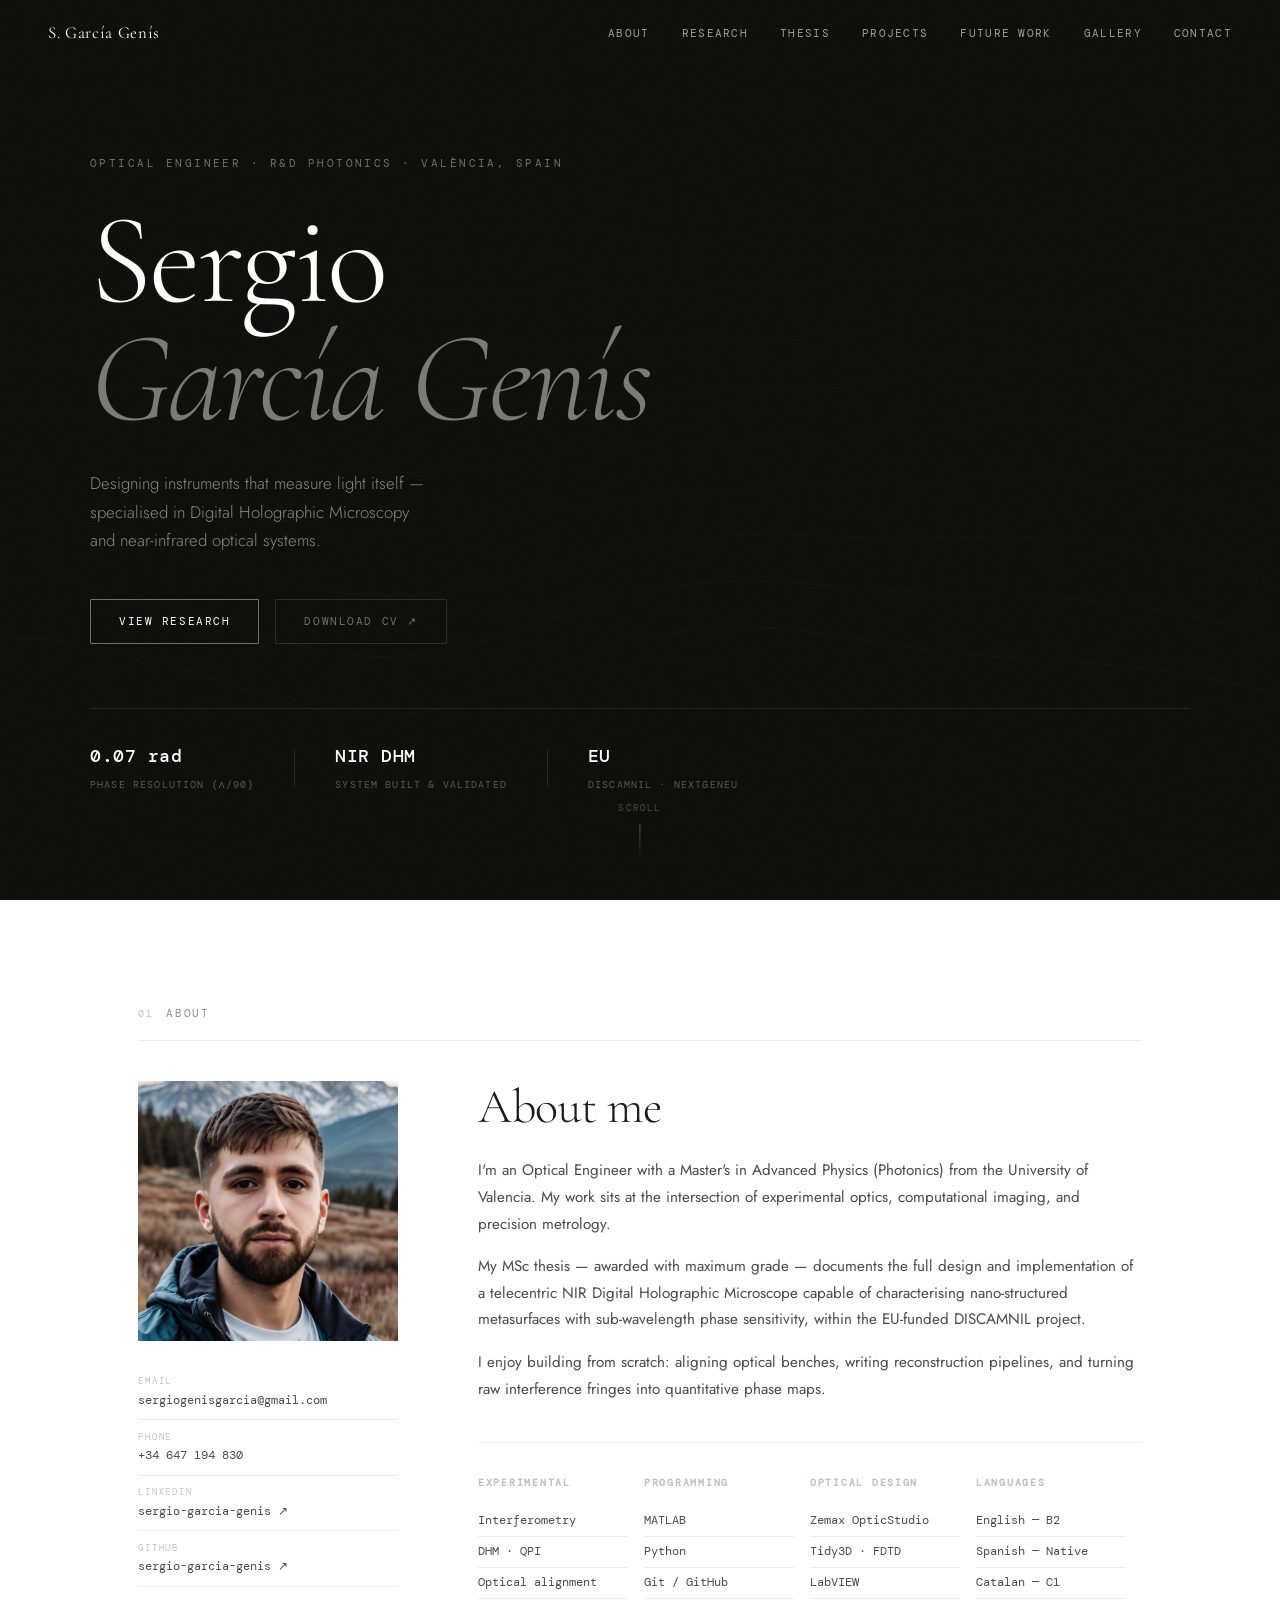
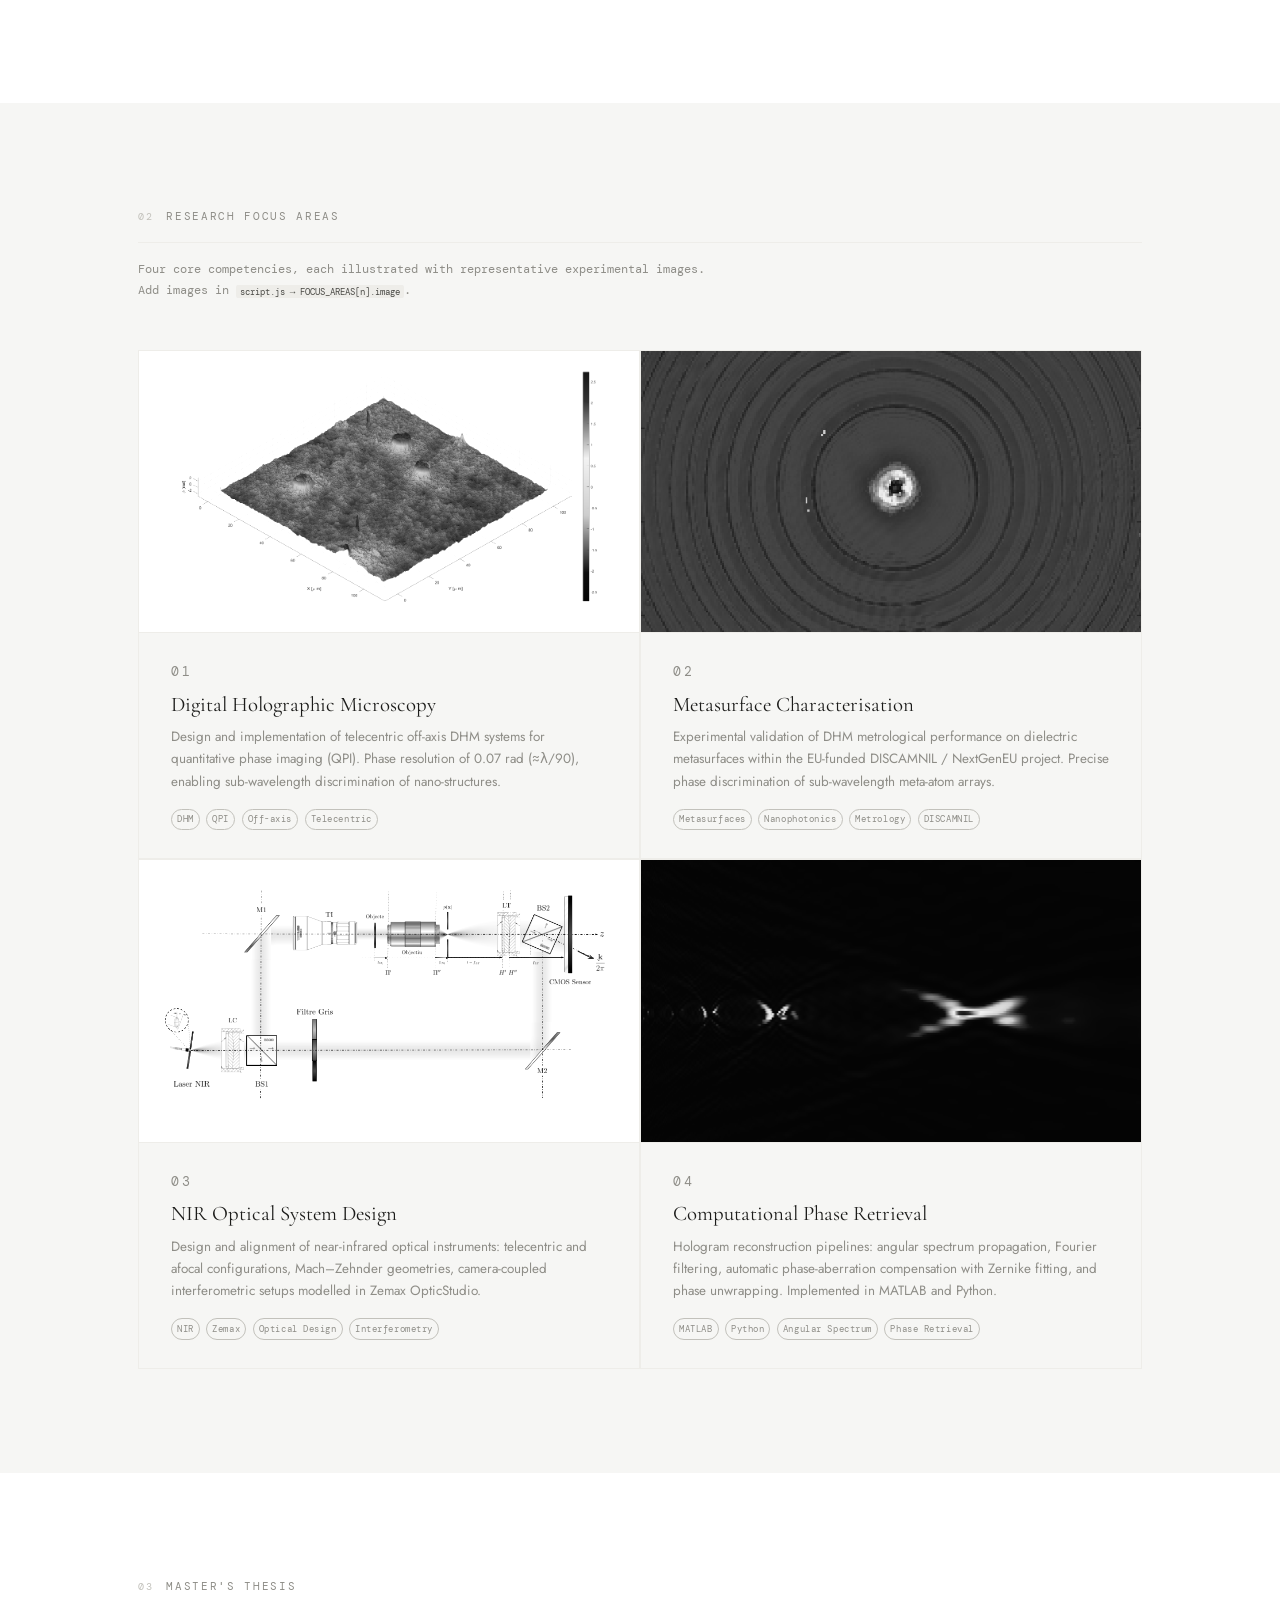
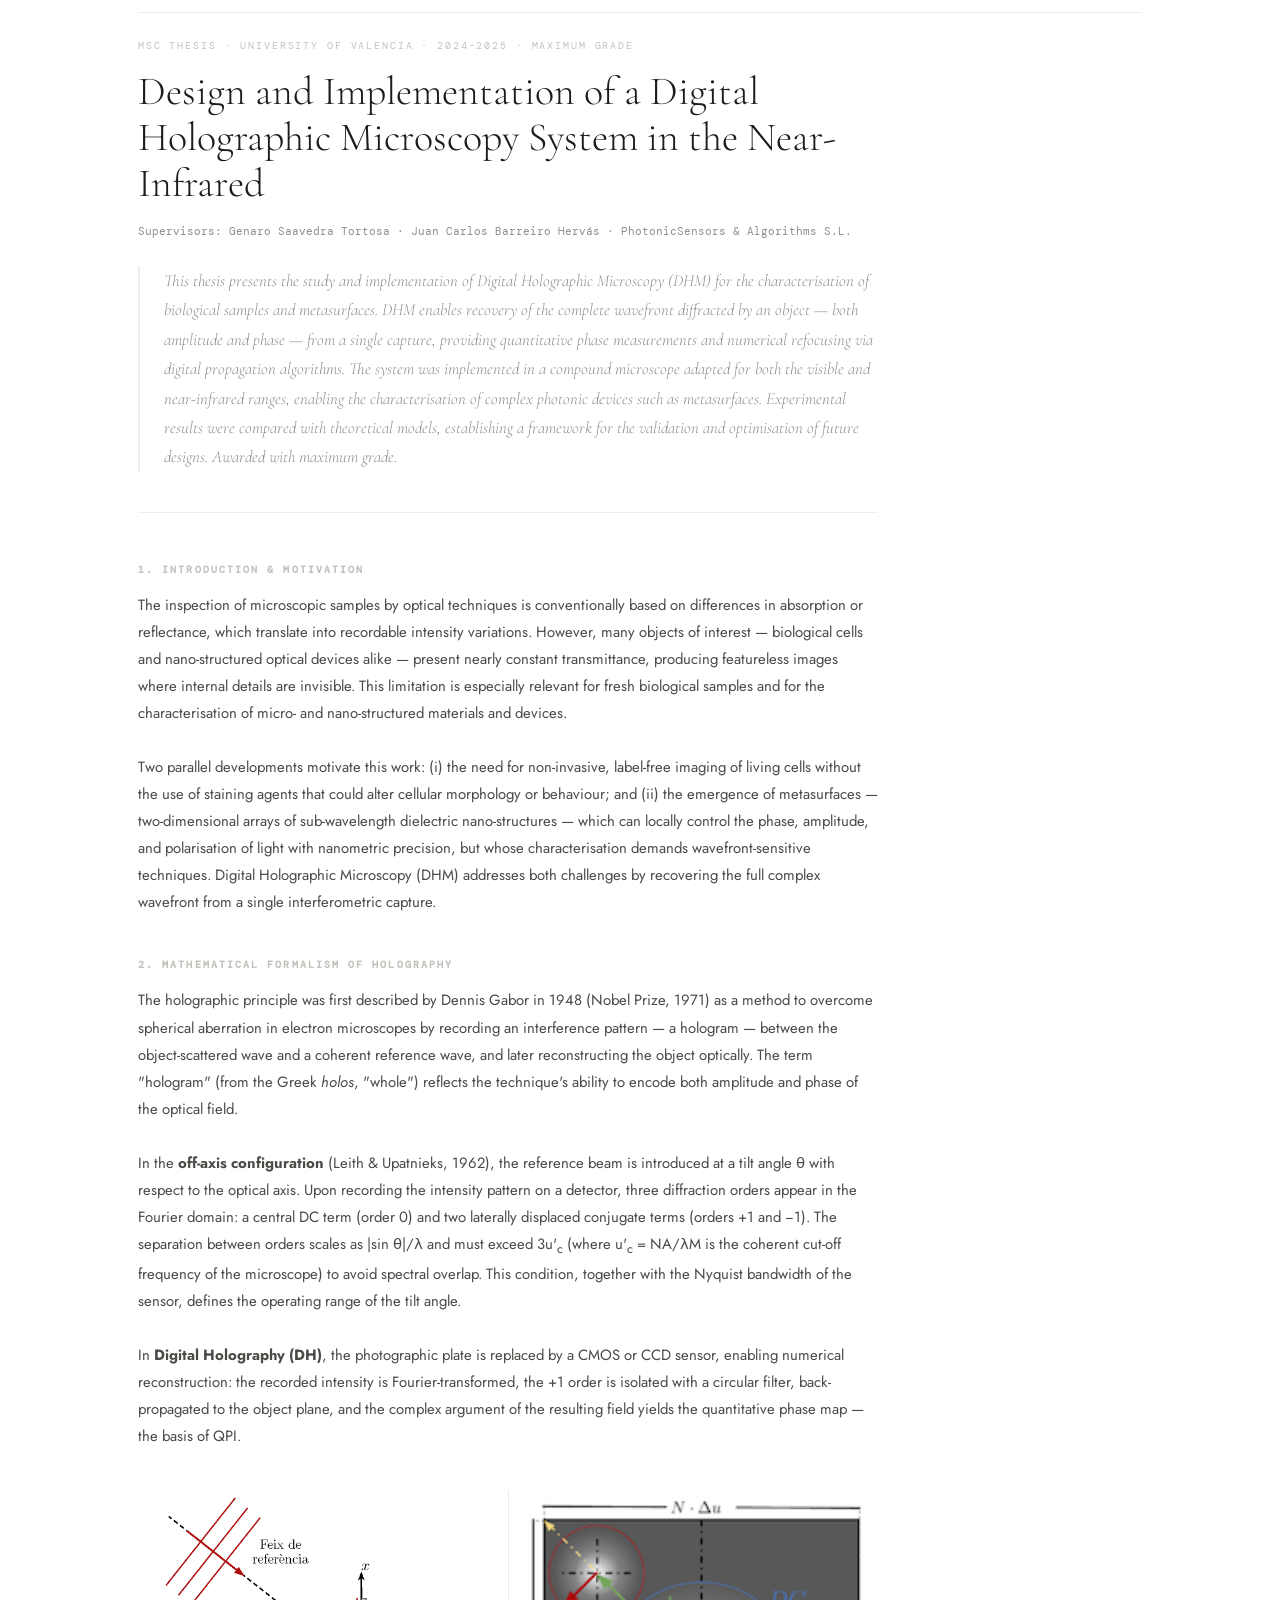
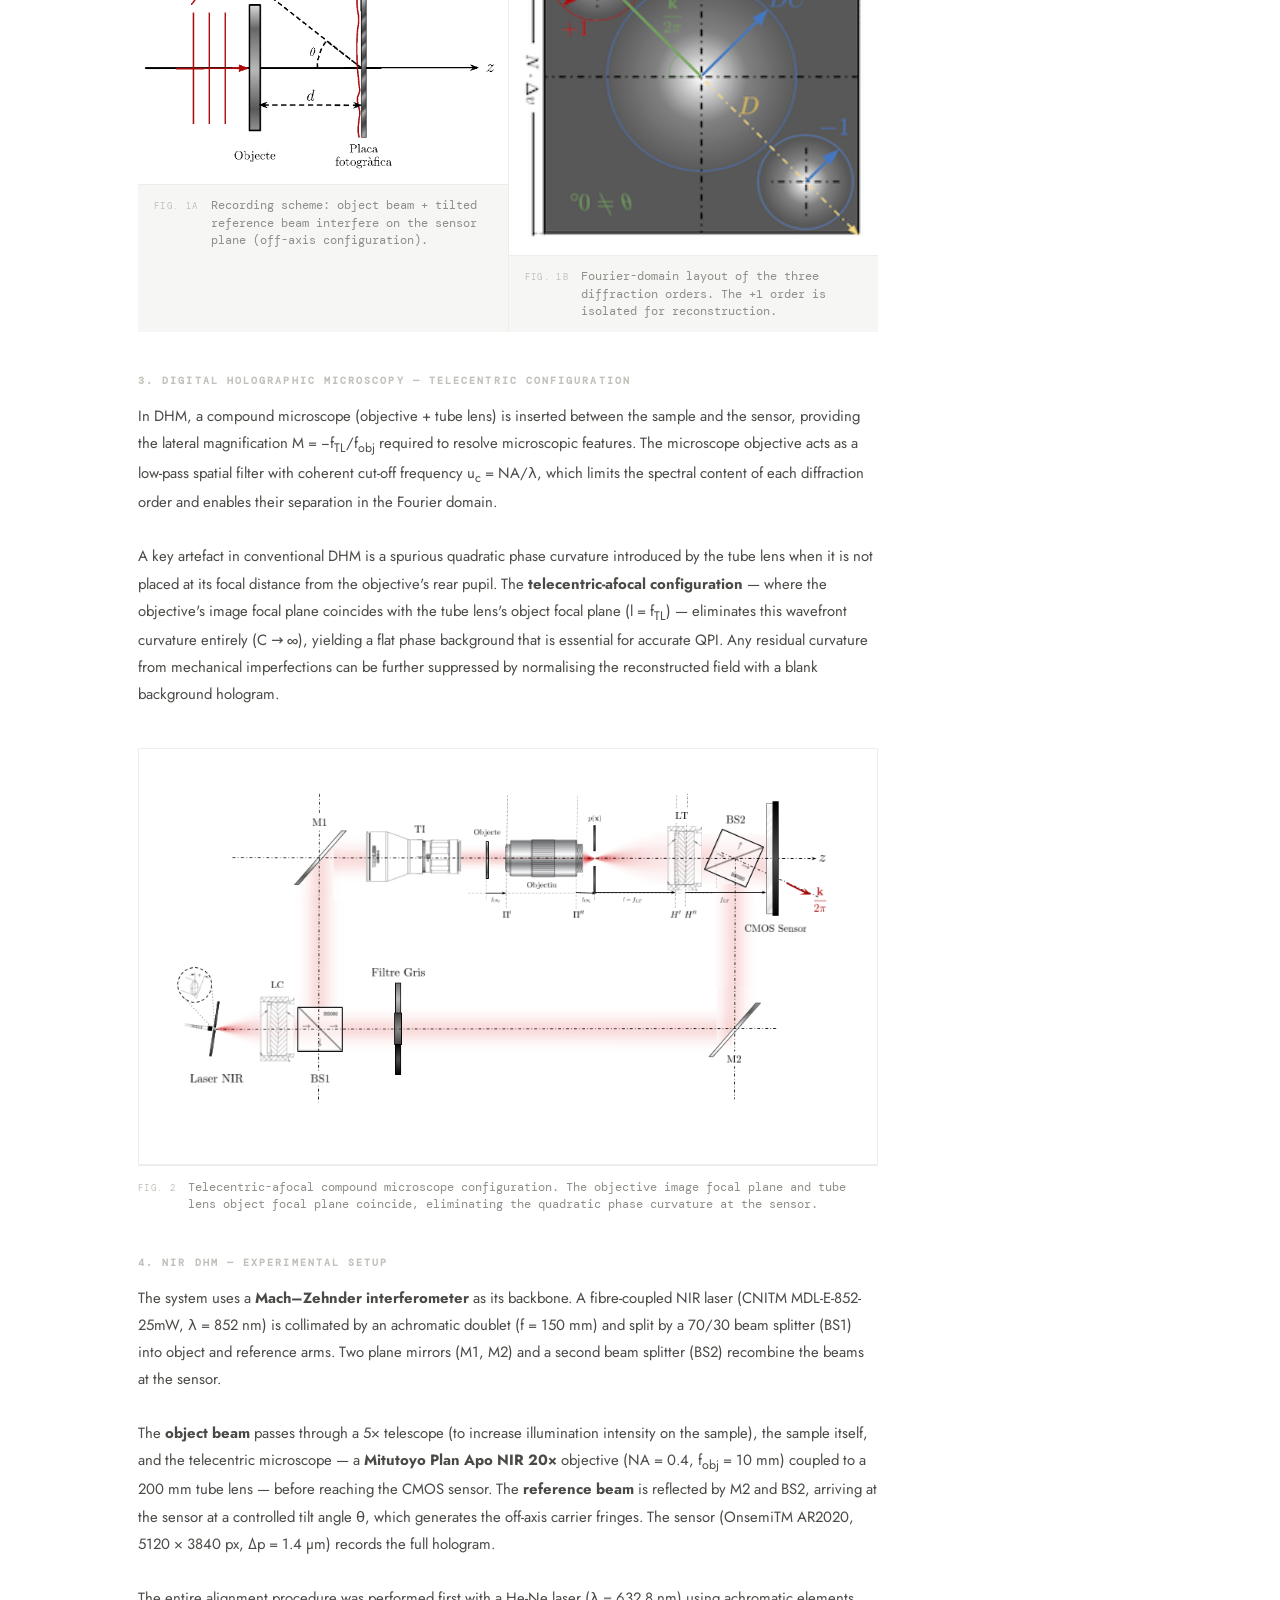
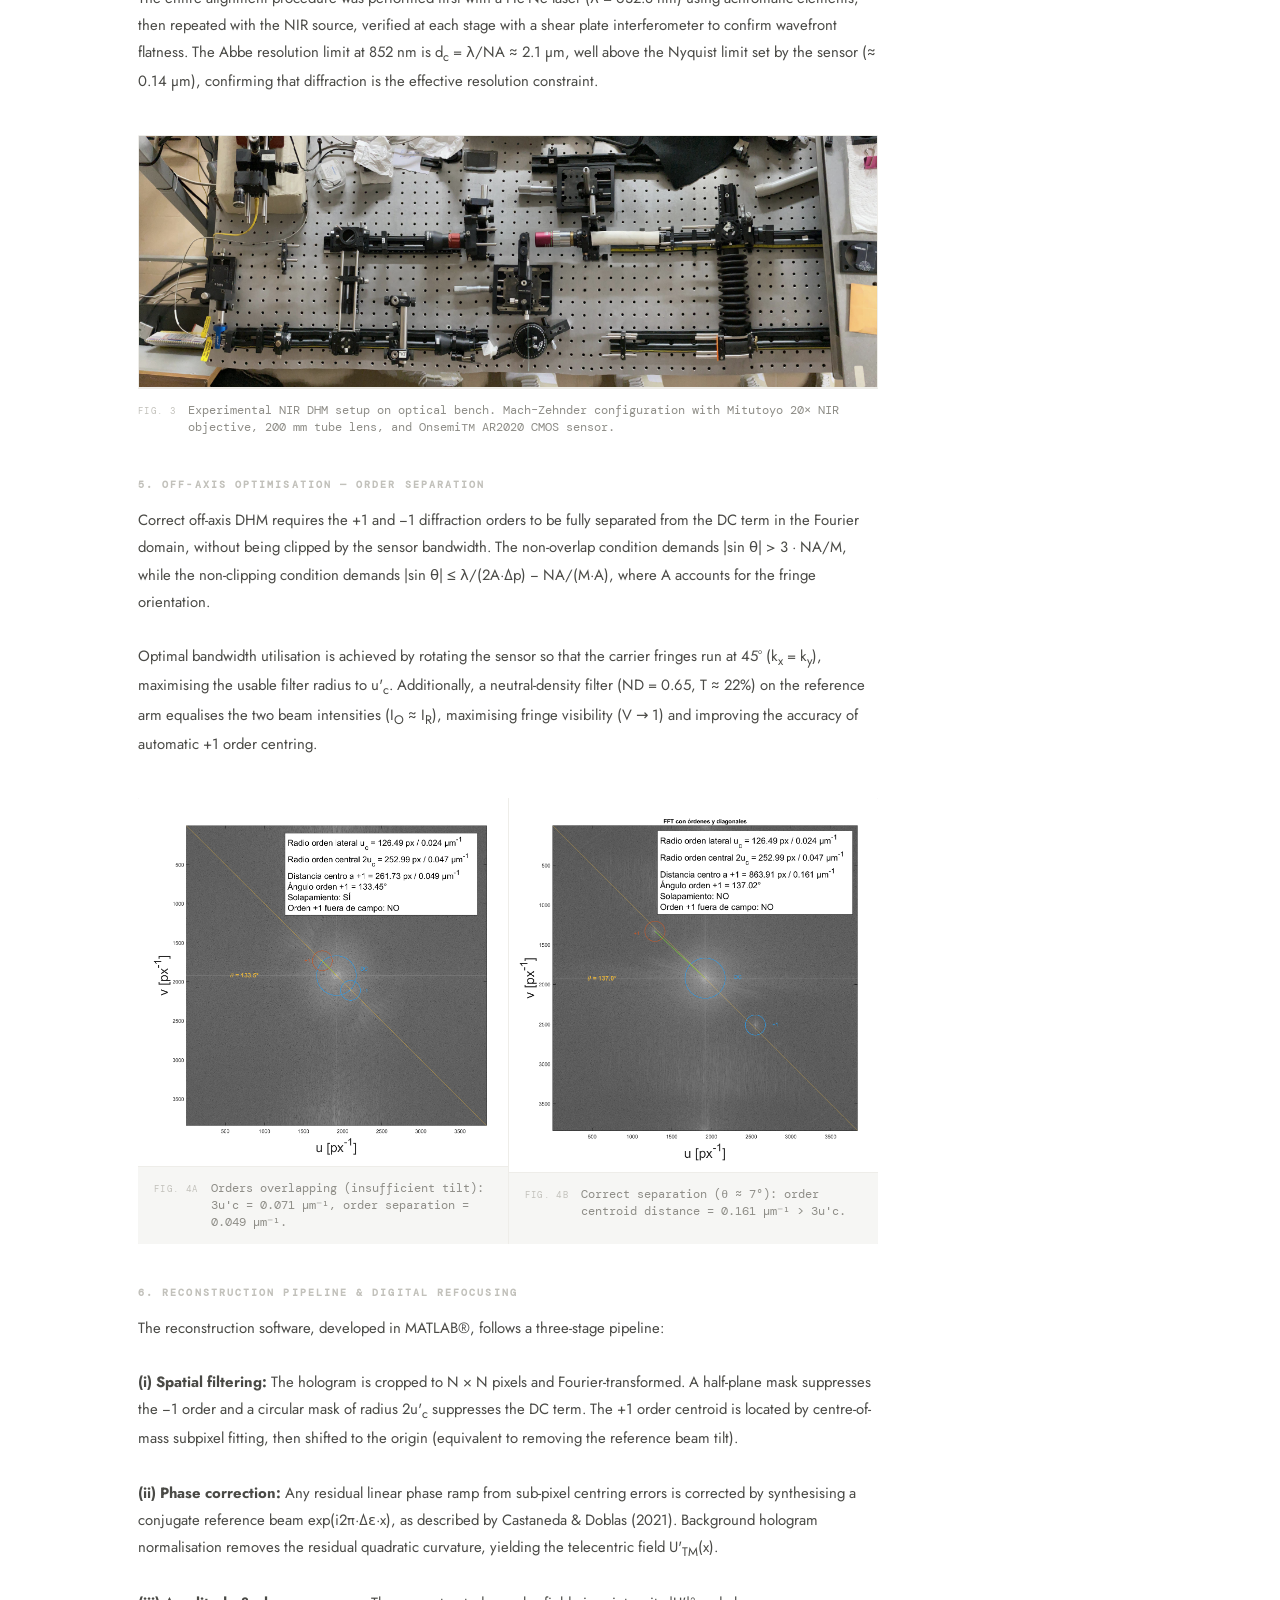
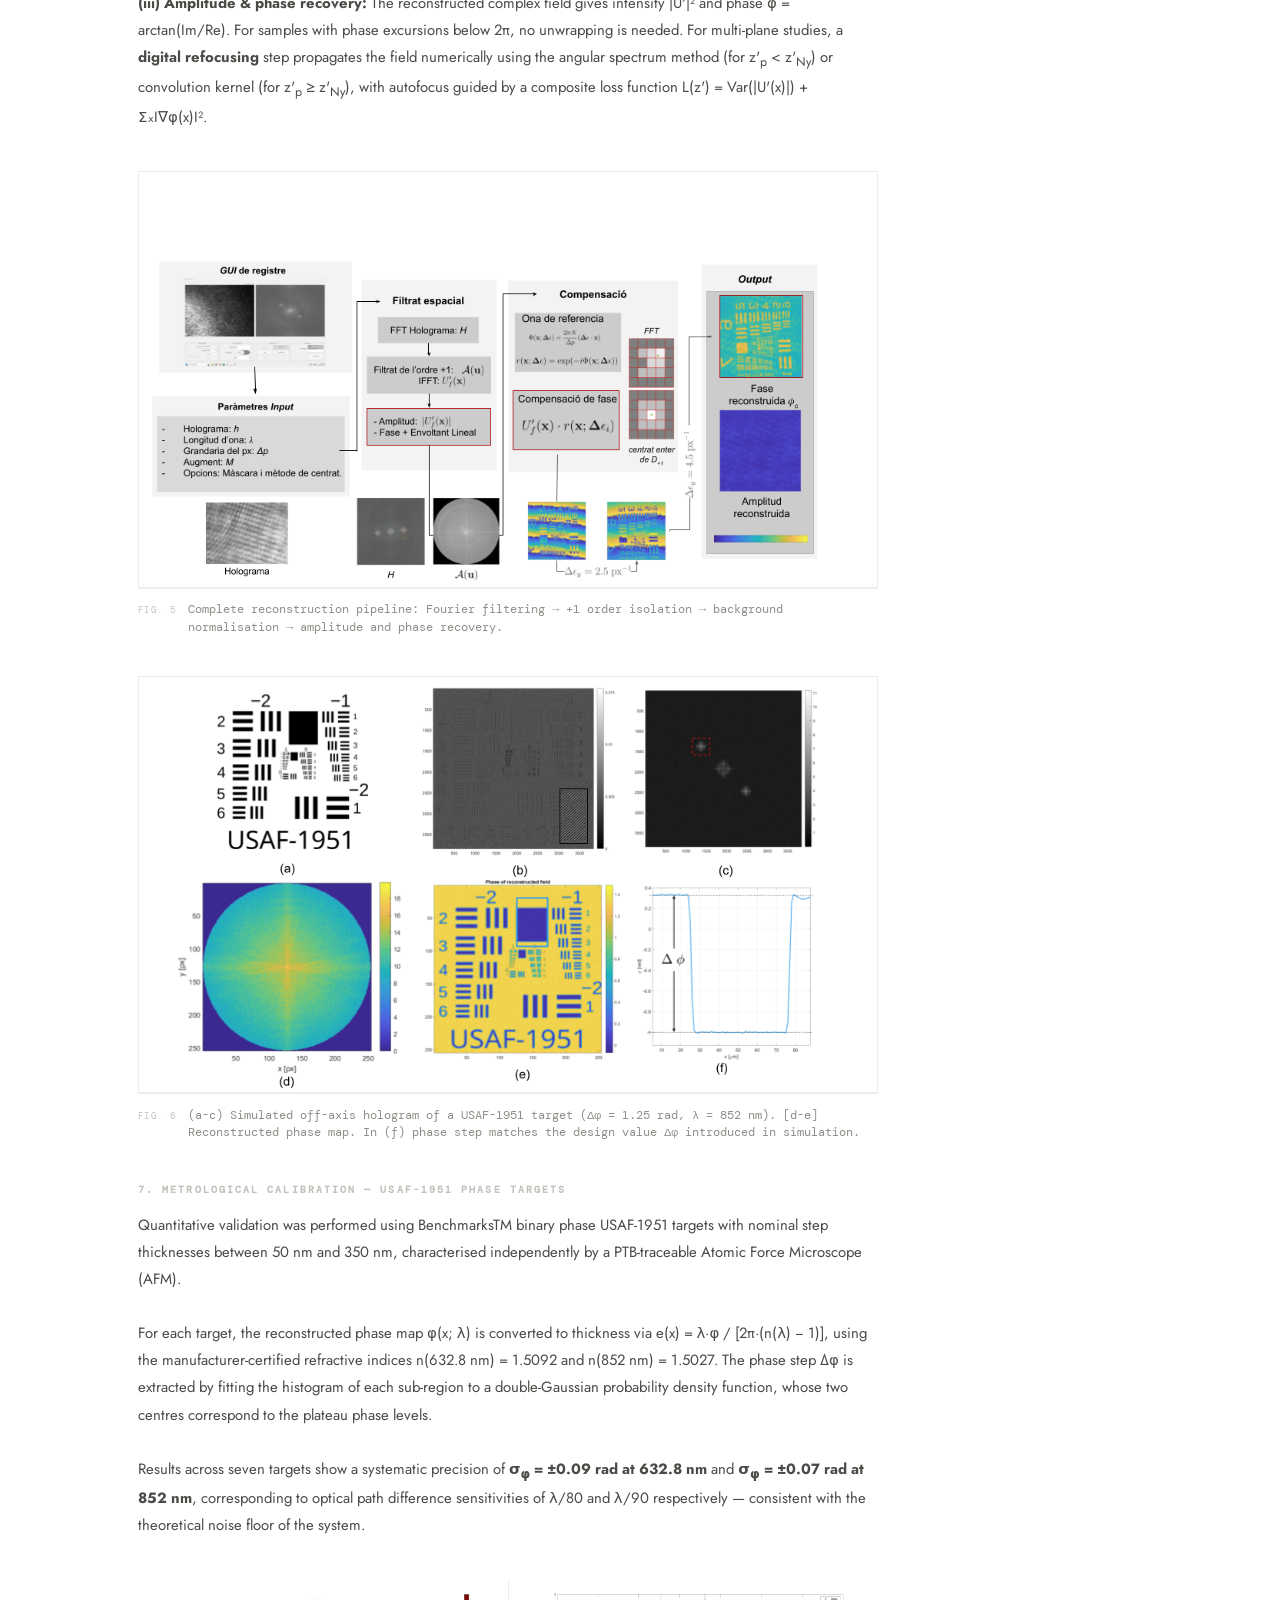
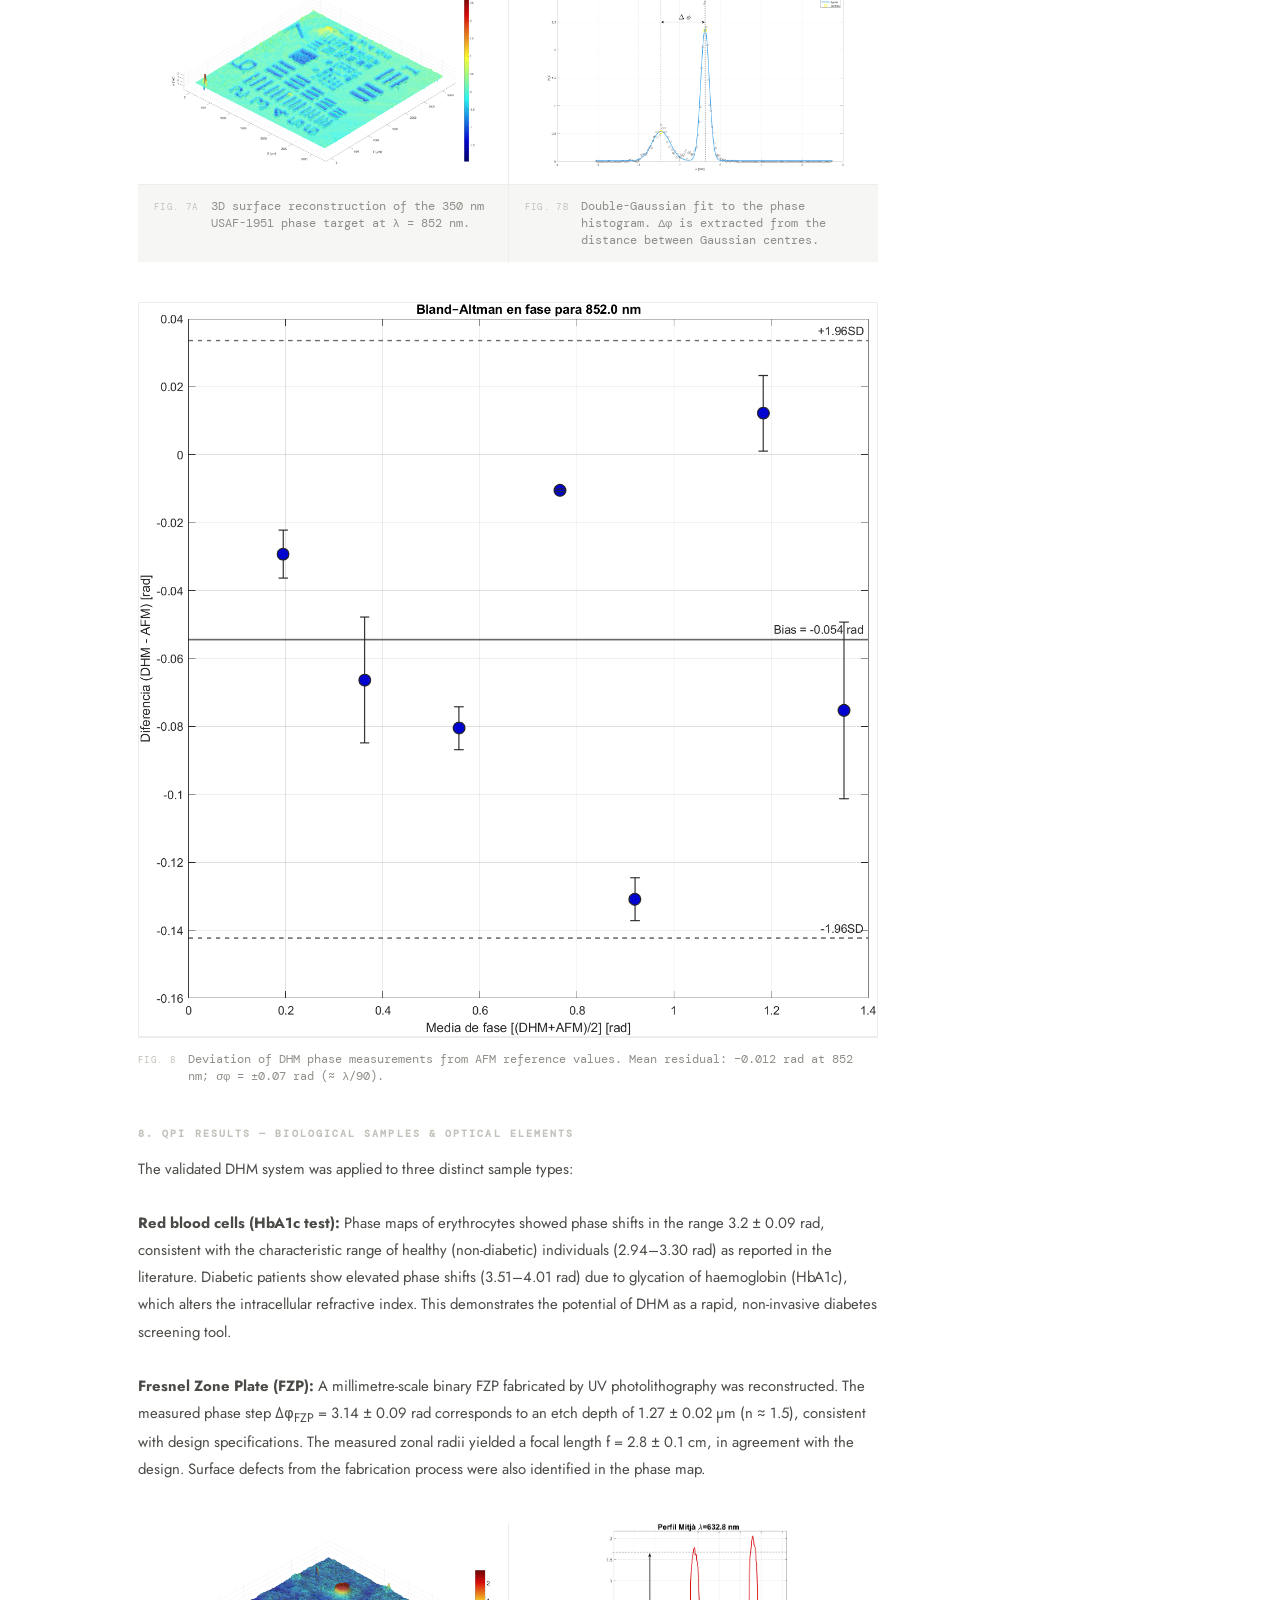
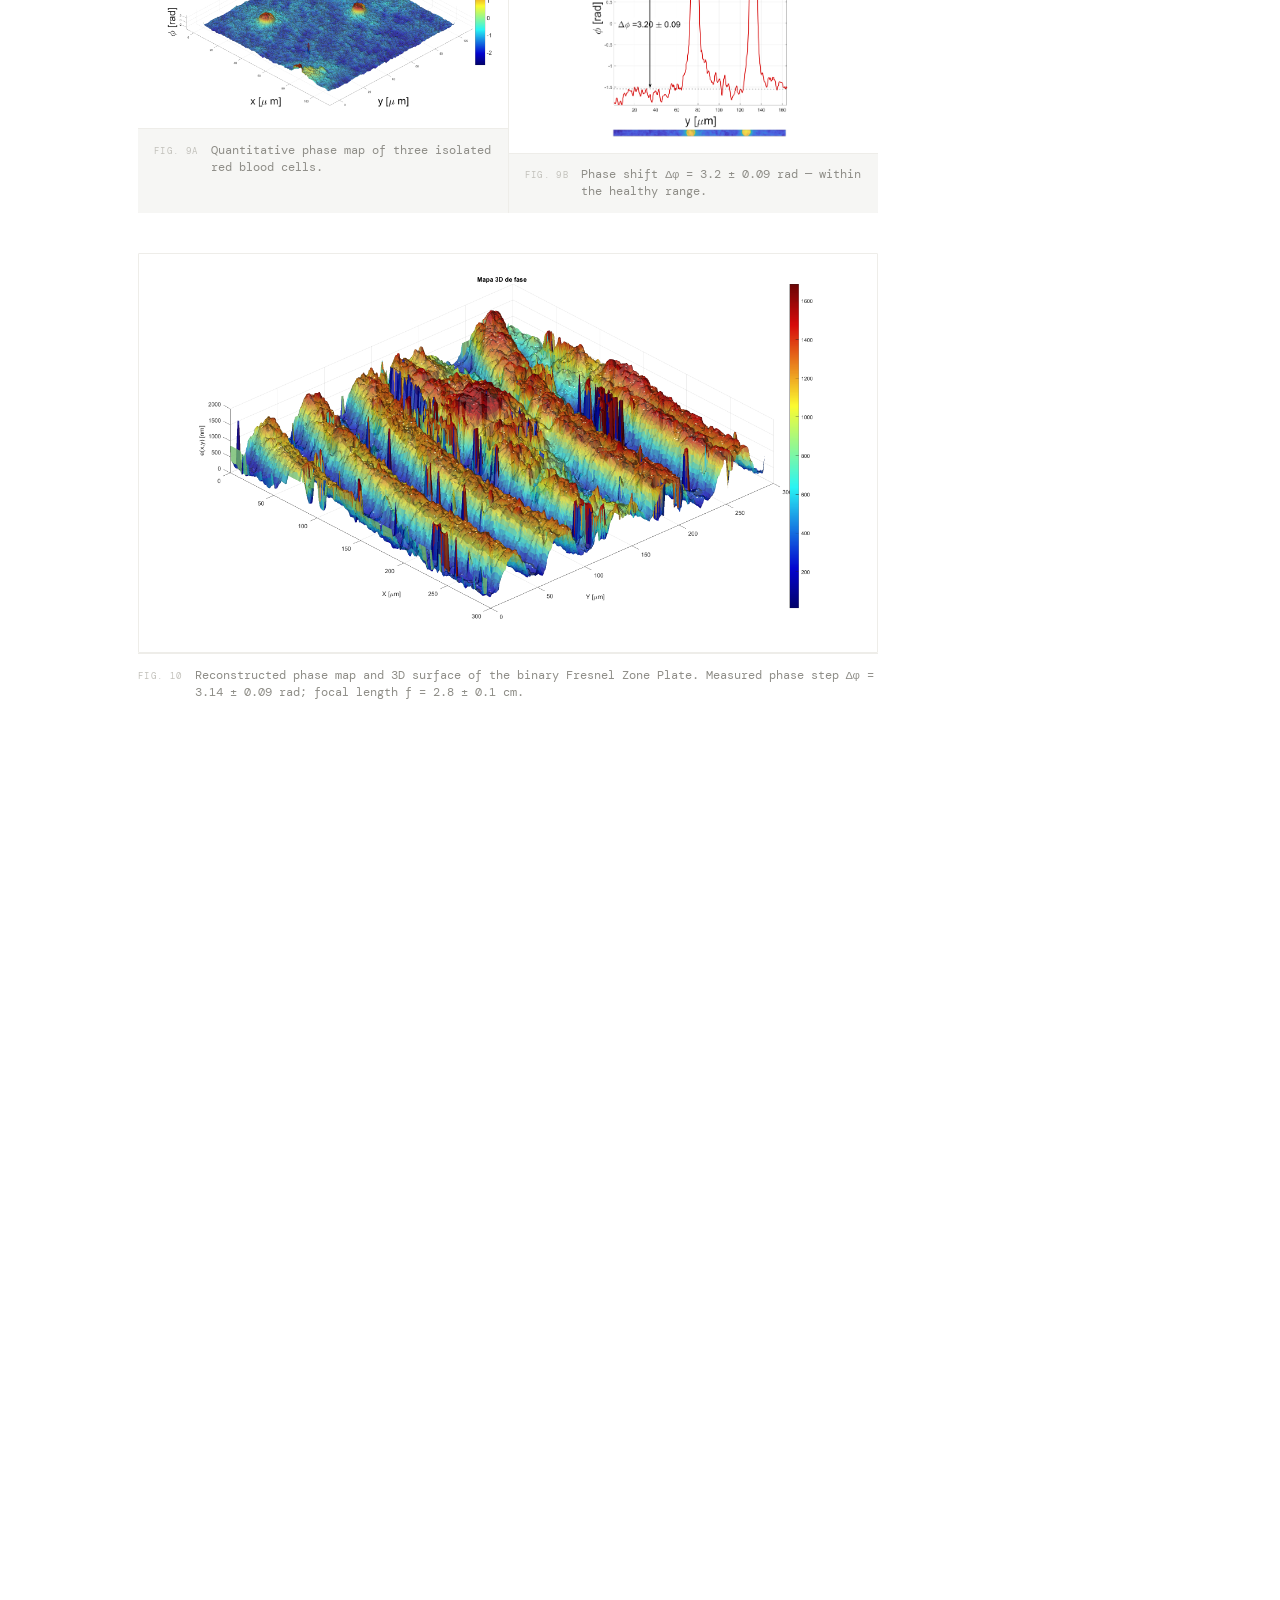
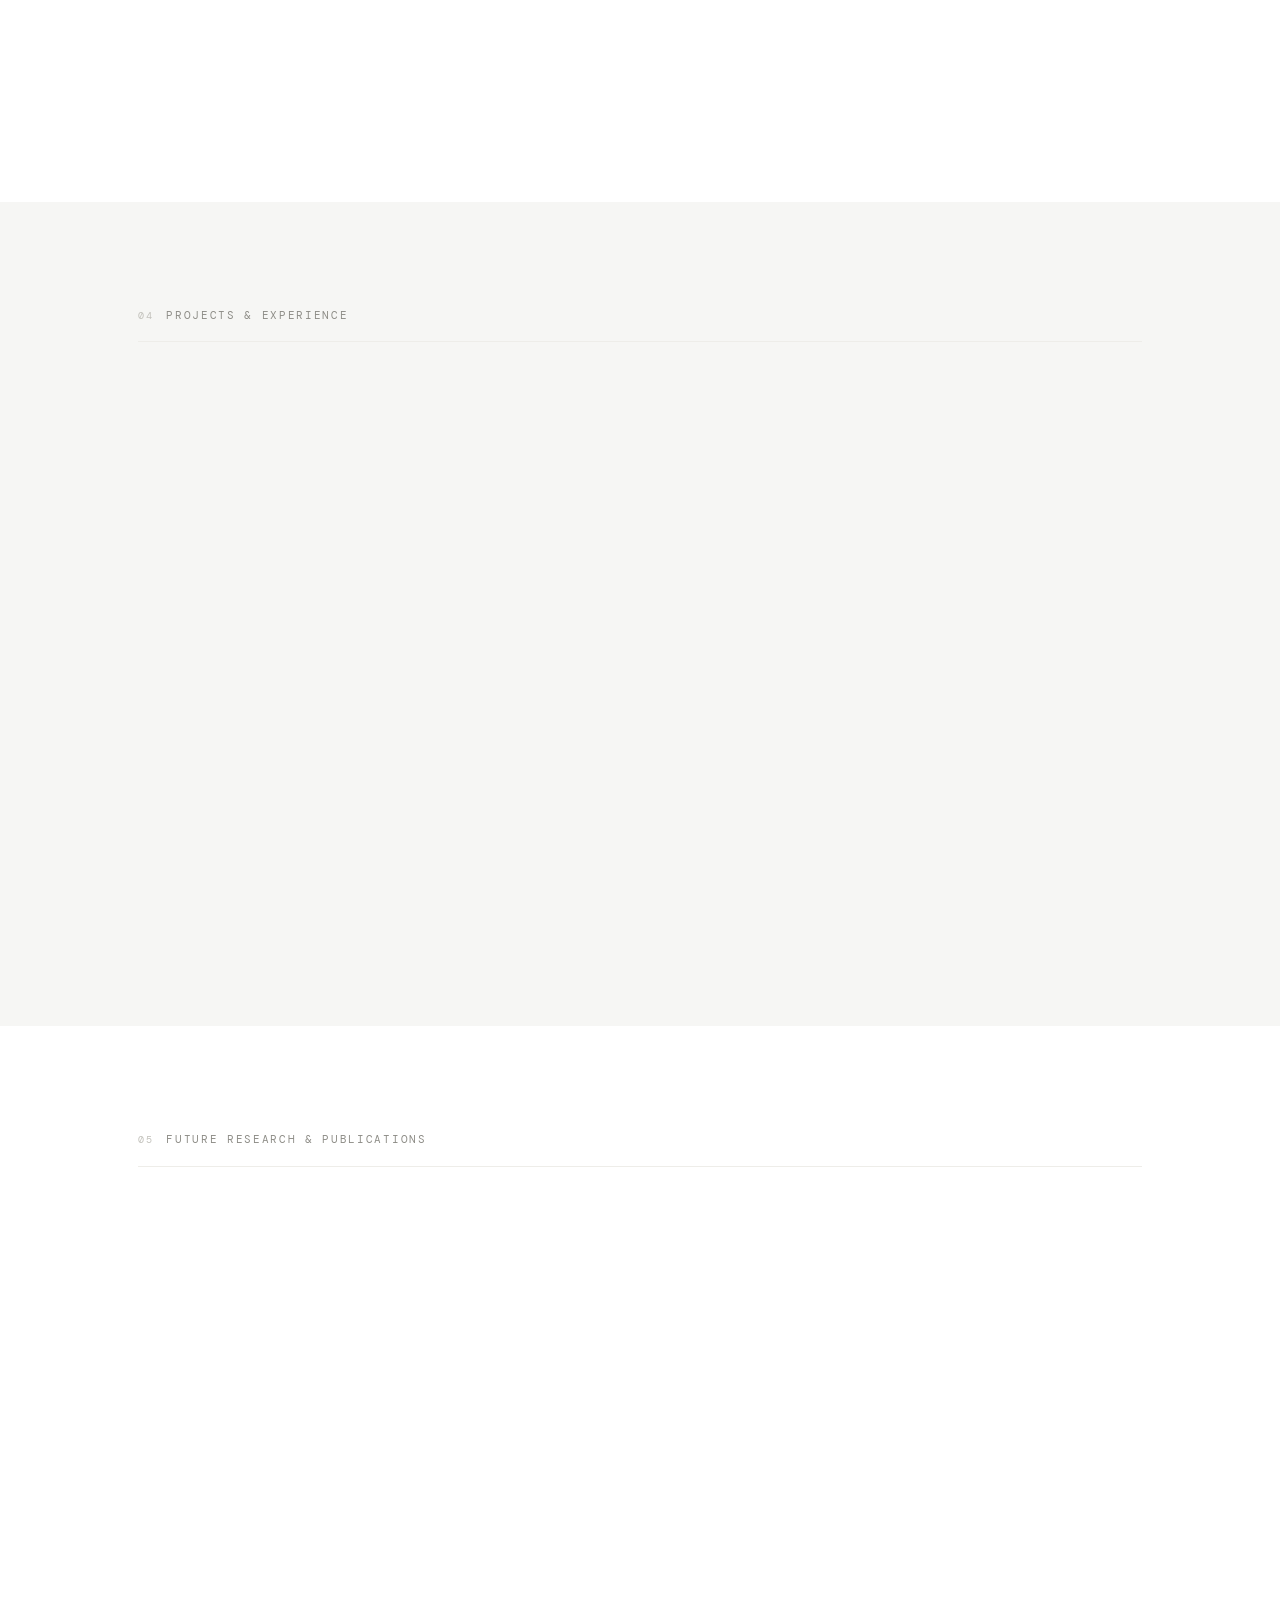
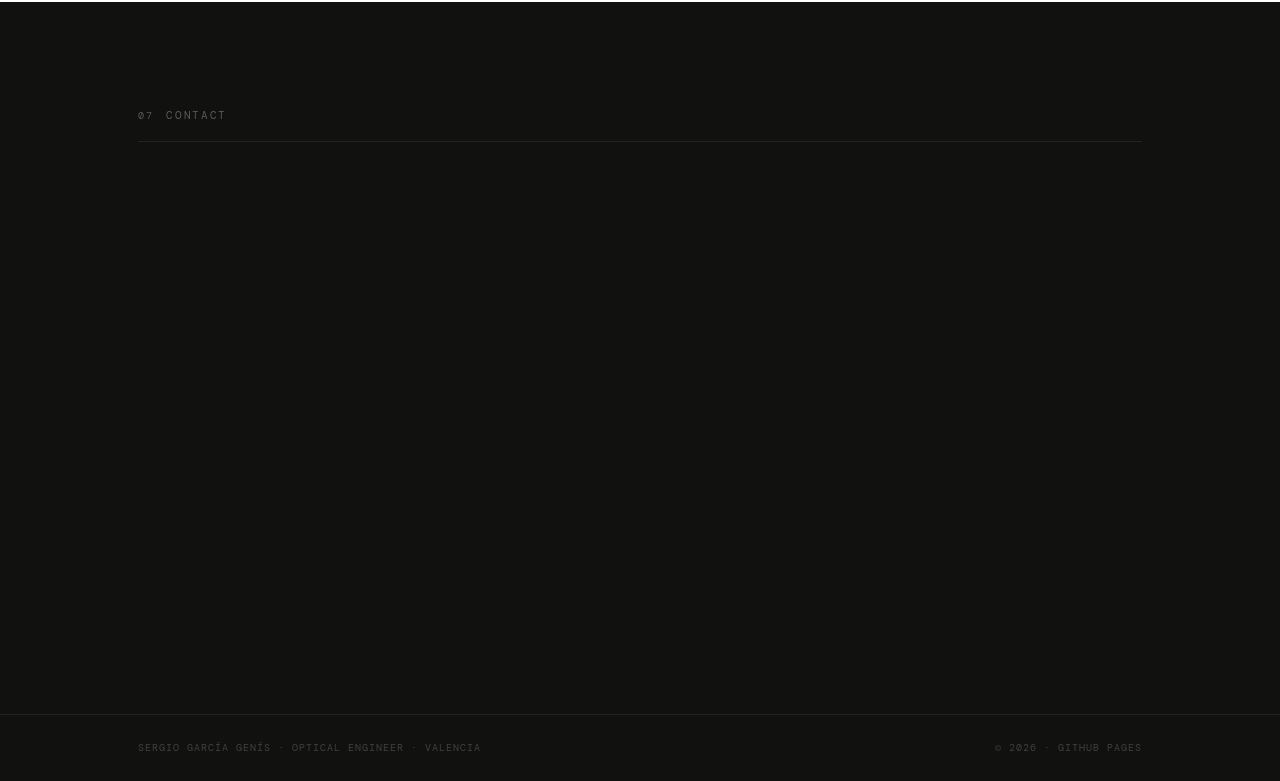
==== commit 111a2a60: "Add files via upload Signed-off-by: Sergio García Genís <sergiogenisgarcia@gmail.com>" ====
--- a/index.html
+++ b/index.html
@@ -209,8 +209,6 @@
         <span class="sec-name">Projects &amp; Experience</span>
       </div>
       <p class="section-intro reveal">
-        Professional roles and research projects.<br/>
-        Add entries in <code>script.js → PROJECTS</code>.
       </p>
       <div class="projects-list" id="projects-list">
         <!-- rendered by script.js -->
@@ -229,7 +227,6 @@
       </div>
       <p class="section-intro reveal">
         Planned papers, ongoing research lines, and upcoming publications.<br/>
-        Add entries in <code>script.js → FUTURE_WORK</code>.
       </p>
       <div class="future-list" id="future-list">
         <!-- rendered by script.js -->
@@ -237,27 +234,10 @@
     </div>
   </section>
 
-  <!-- ════════════════════════════════════
-       06 · GALLERY
-  ════════════════════════════════════ -->
-  <section id="gallery" class="bg-off">
-    <div class="wrap">
-      <div class="section-label">
-        <span class="sec-num">06</span>
-        <span class="sec-name">Gallery</span>
-      </div>
-      <p class="section-intro reveal">
-        Lab setups, optical systems, and experimental results.<br/>
-        Add images in <code>script.js → GALLERY</code>.
-      </p>
-      <div class="gallery-grid" id="gallery-grid">
-        <!-- rendered by script.js -->
-      </div>
-    </div>
-  </section>
-
-  <!-- ════════════════════════════════════
-       07 · CONTACT
+ 
+
+  <!-- ════════════════════════════════════
+       06 · CONTACT
   ════════════════════════════════════ -->
   <section id="contact" class="bg-dark">
     <div class="wrap">
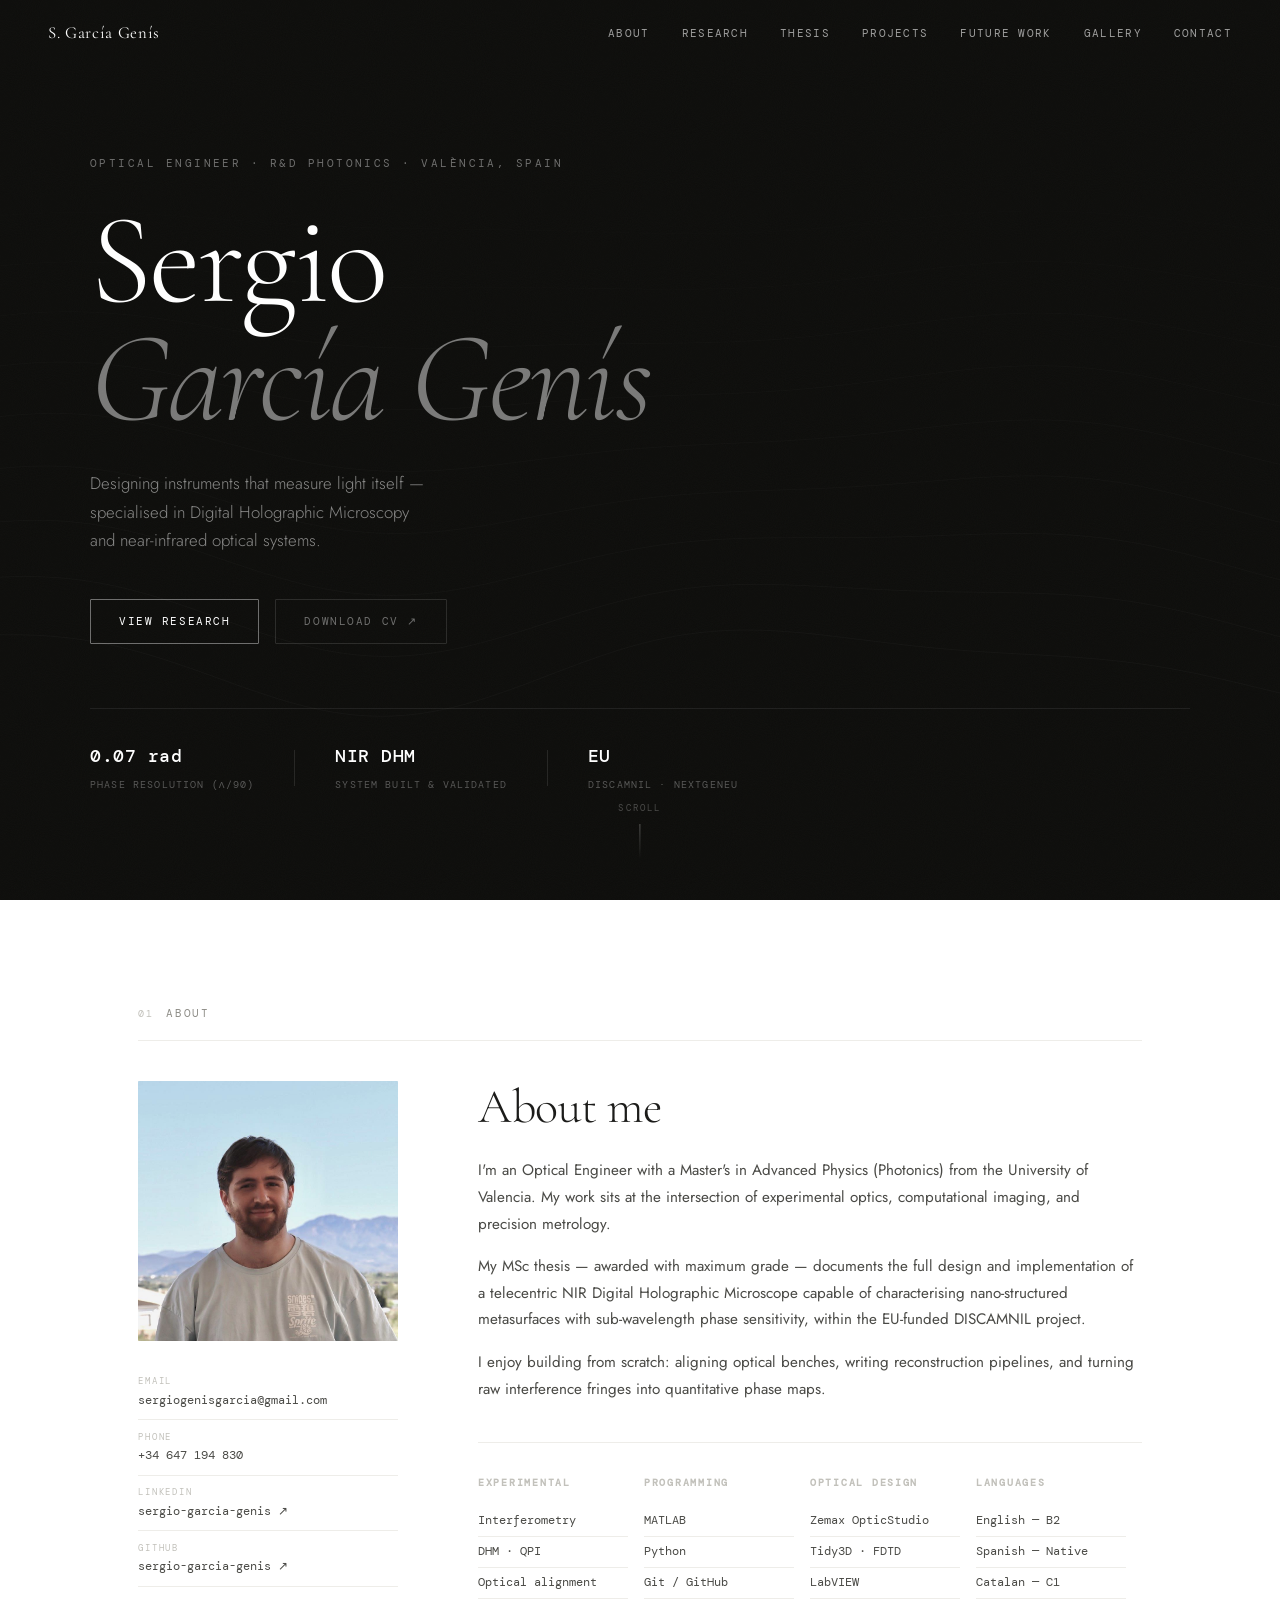
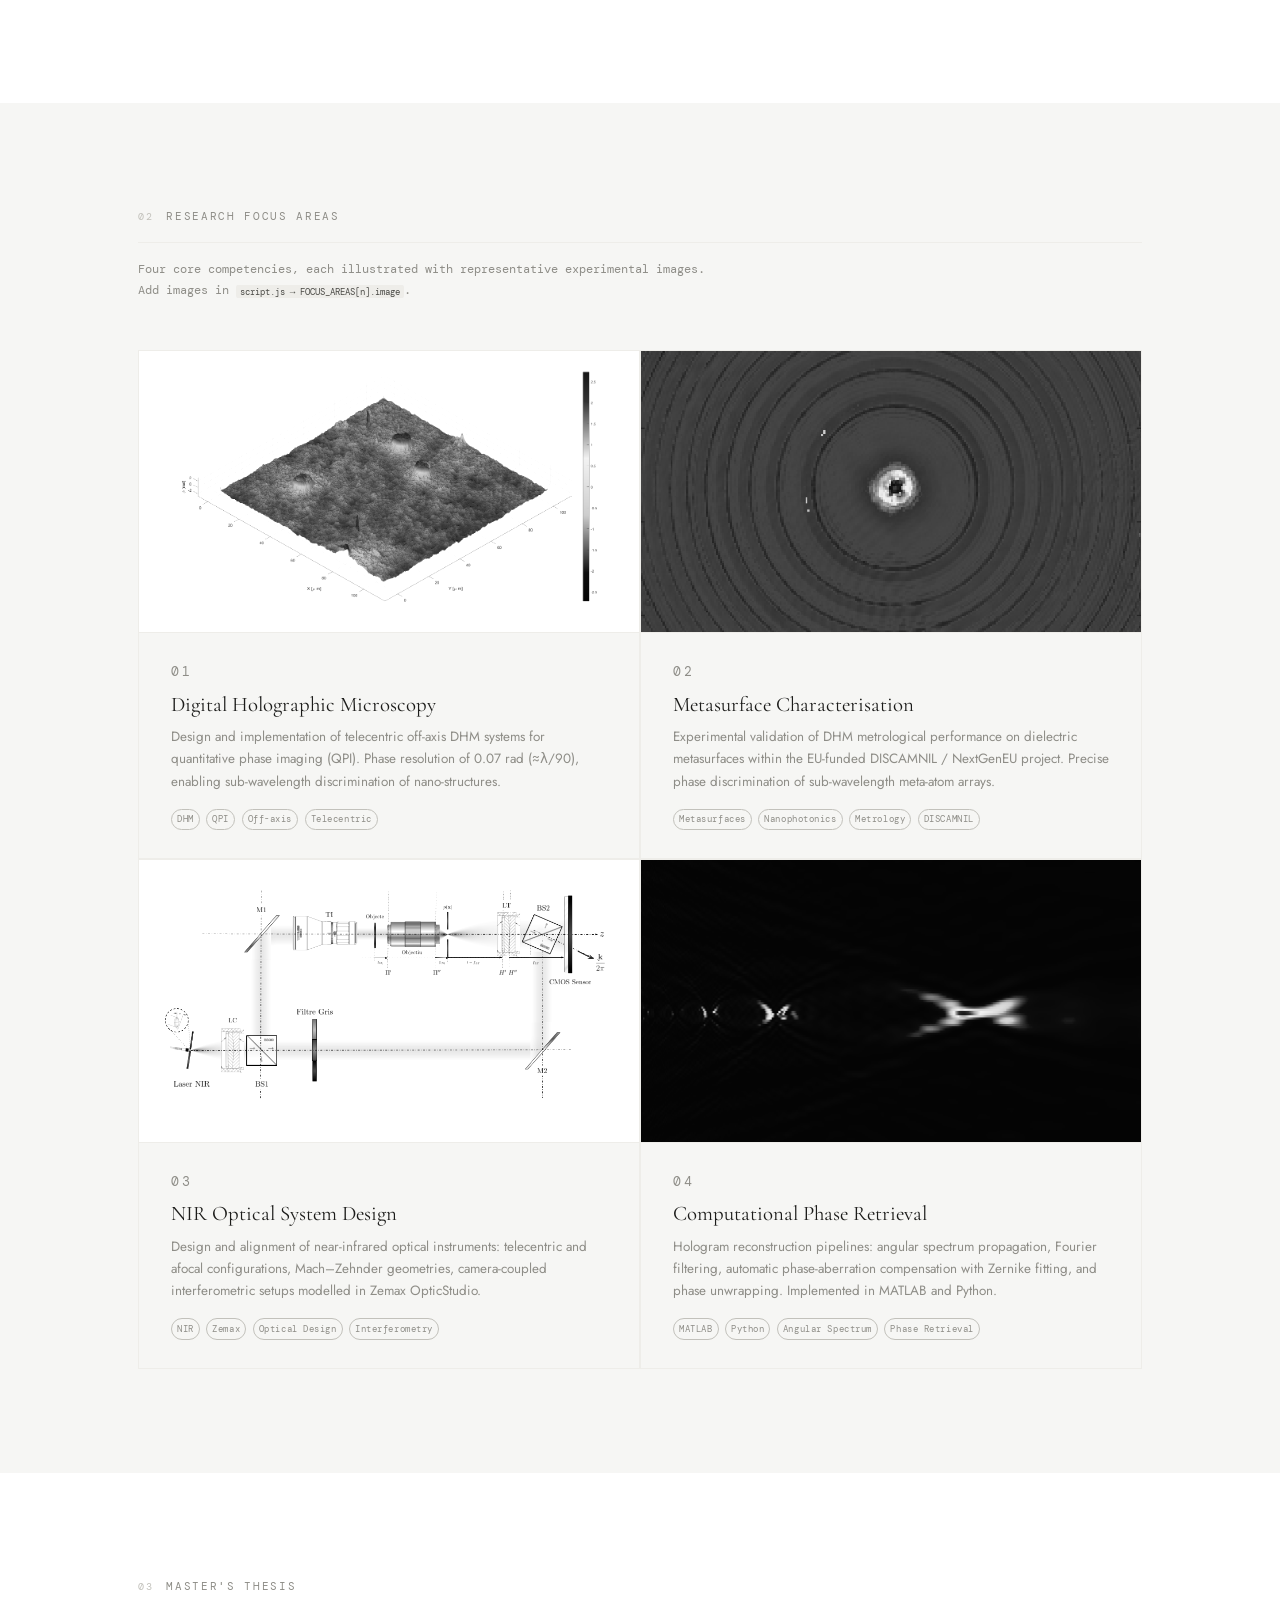
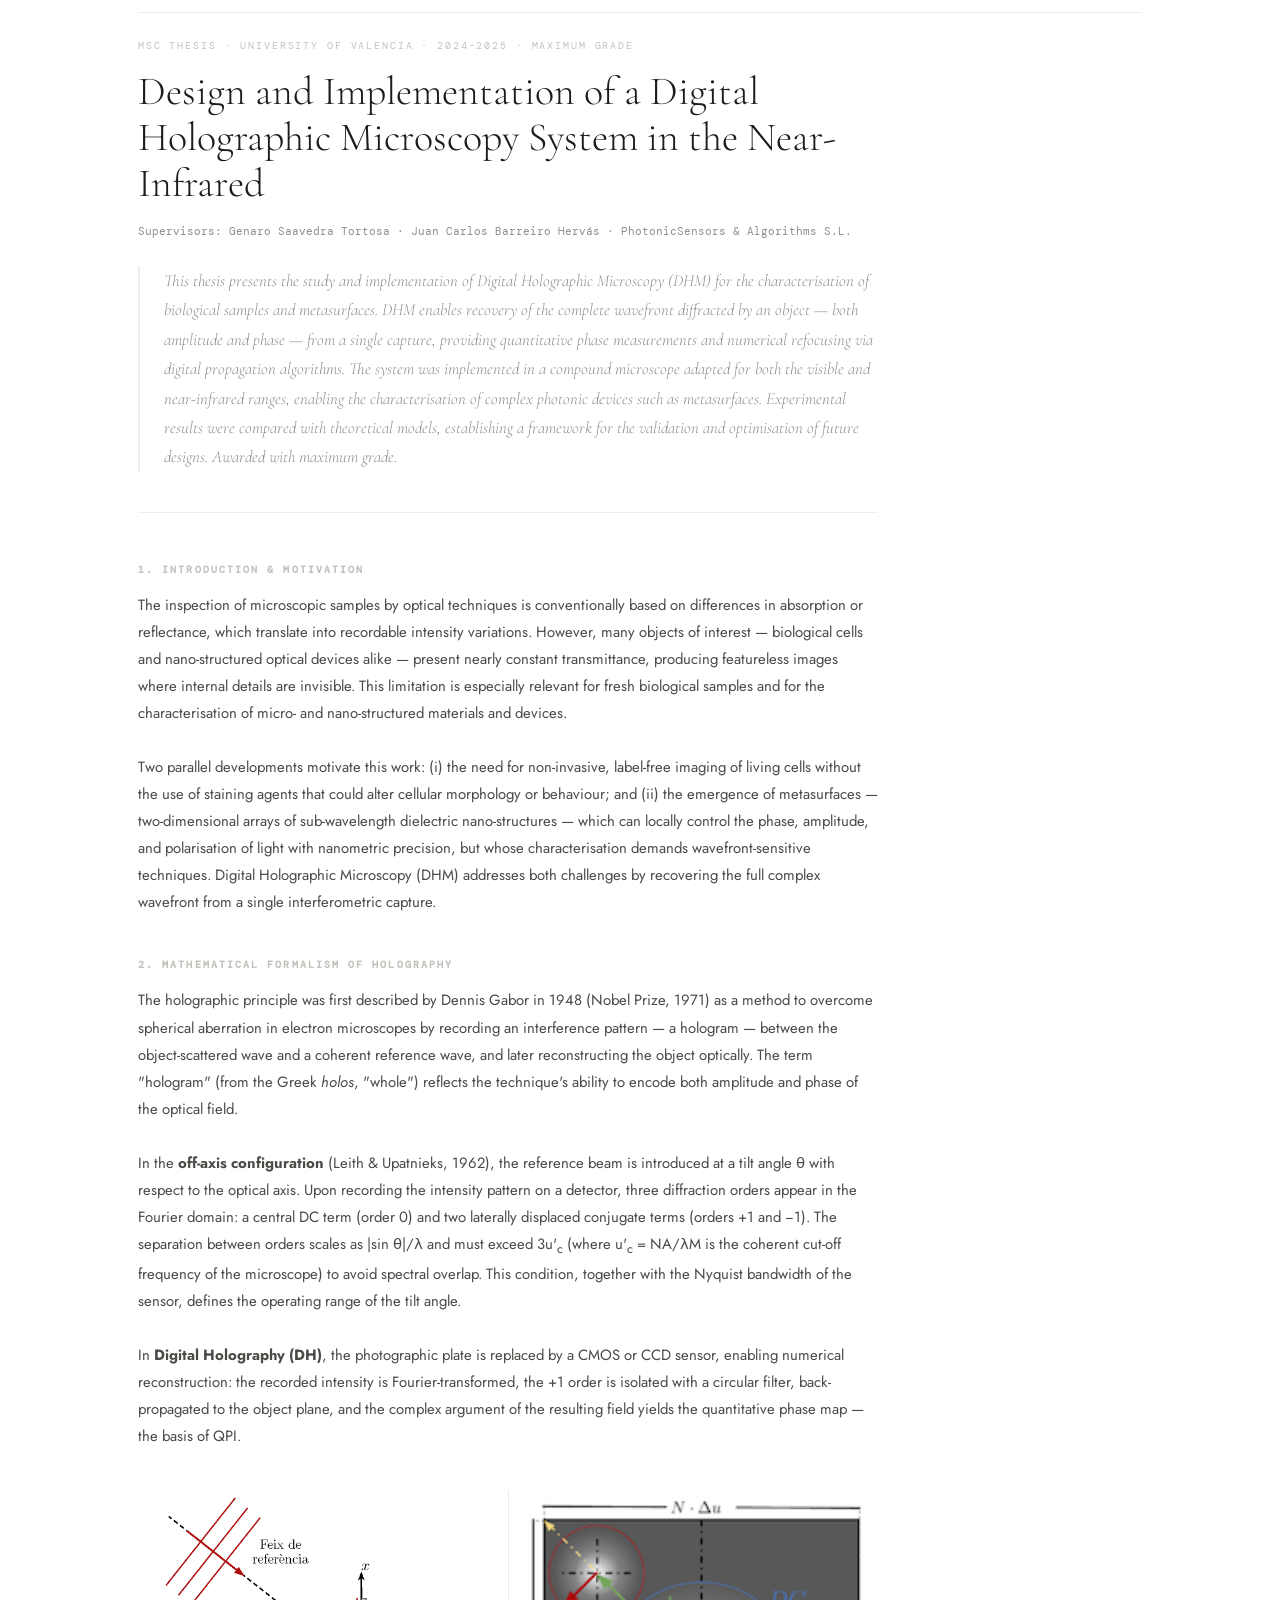
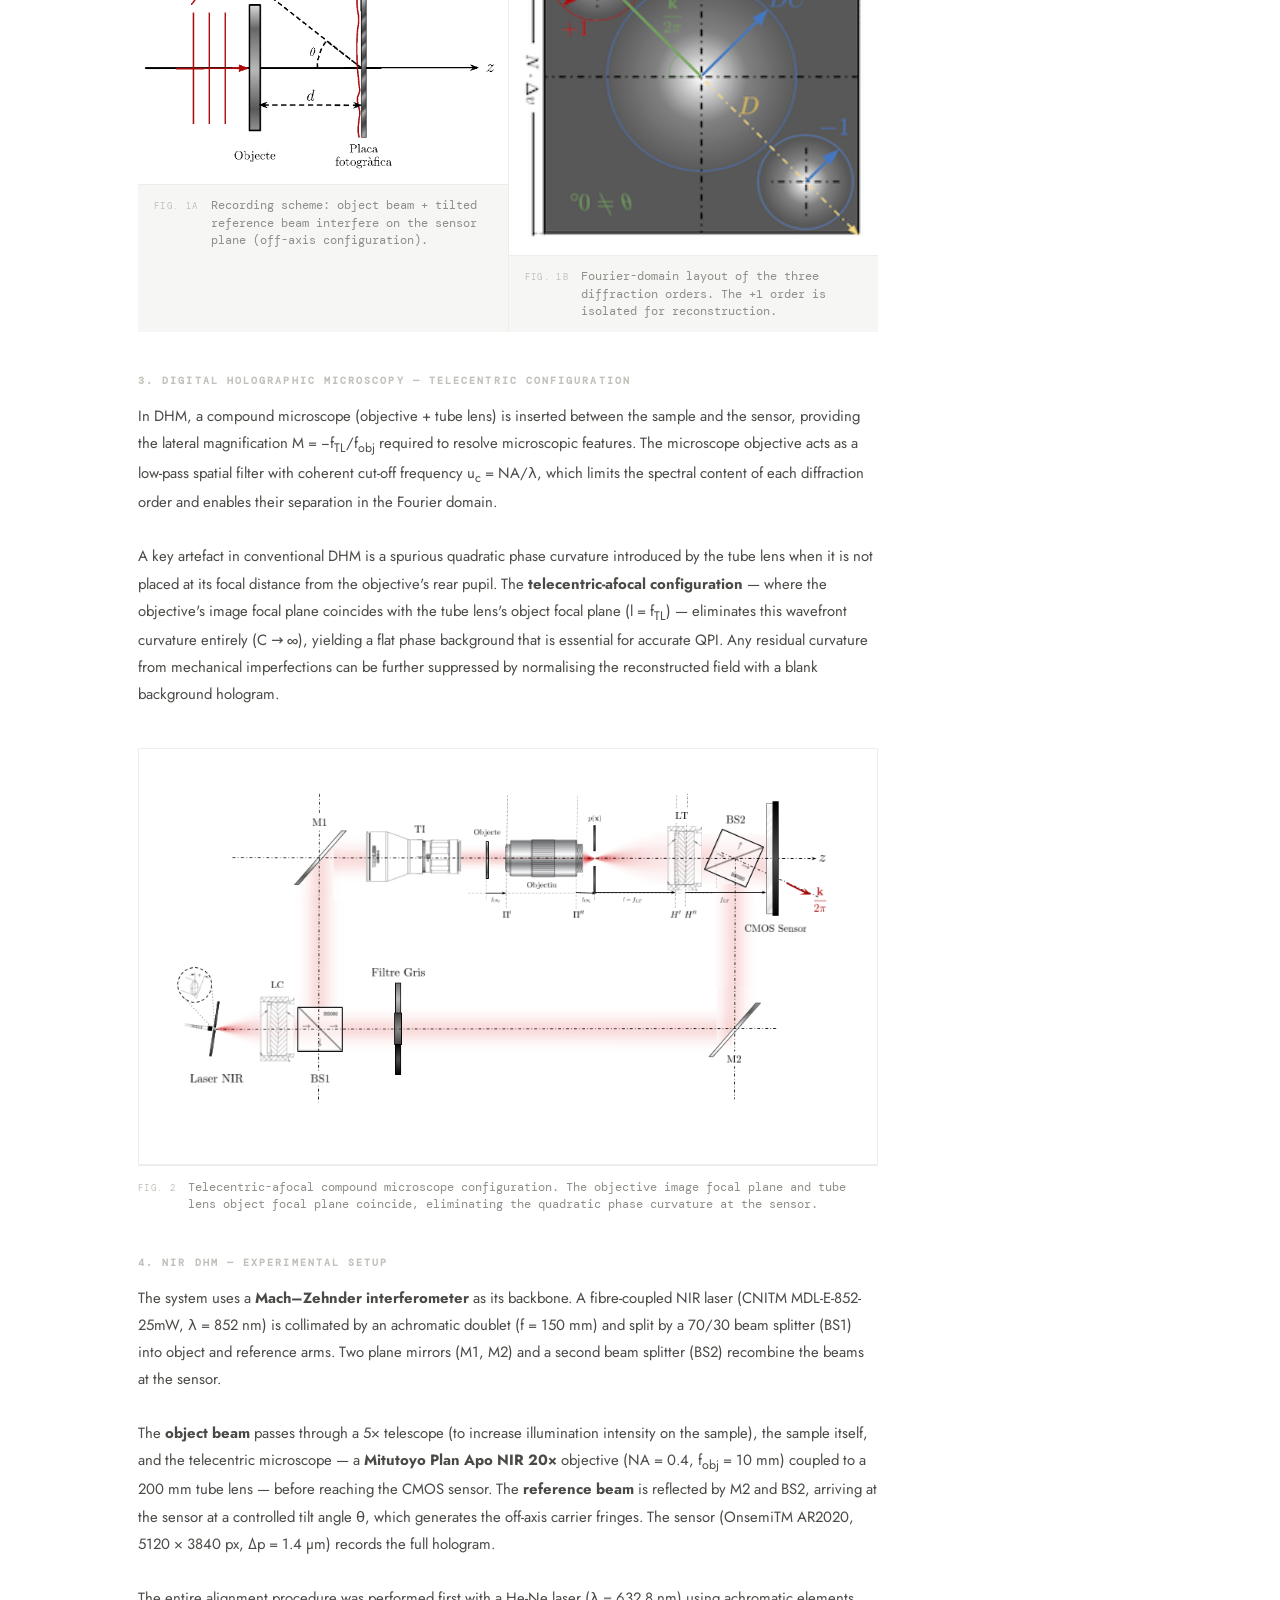
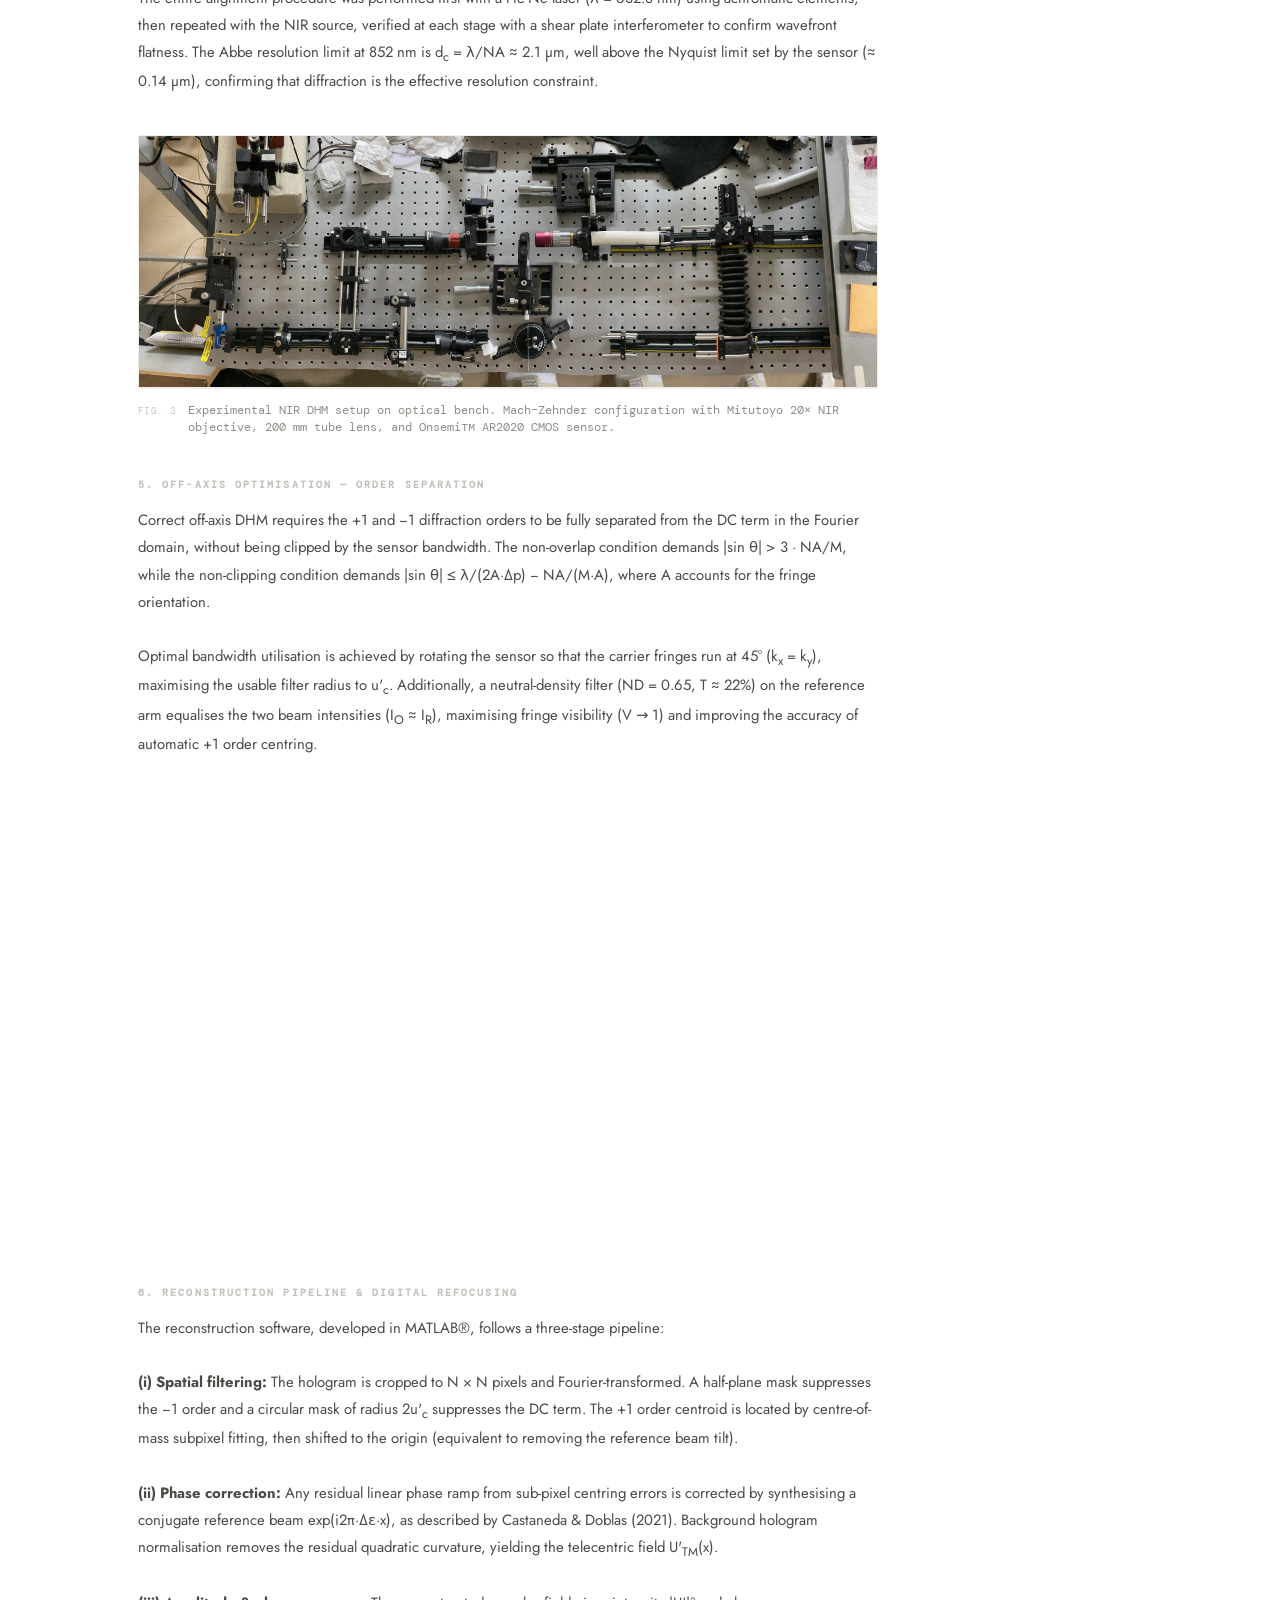
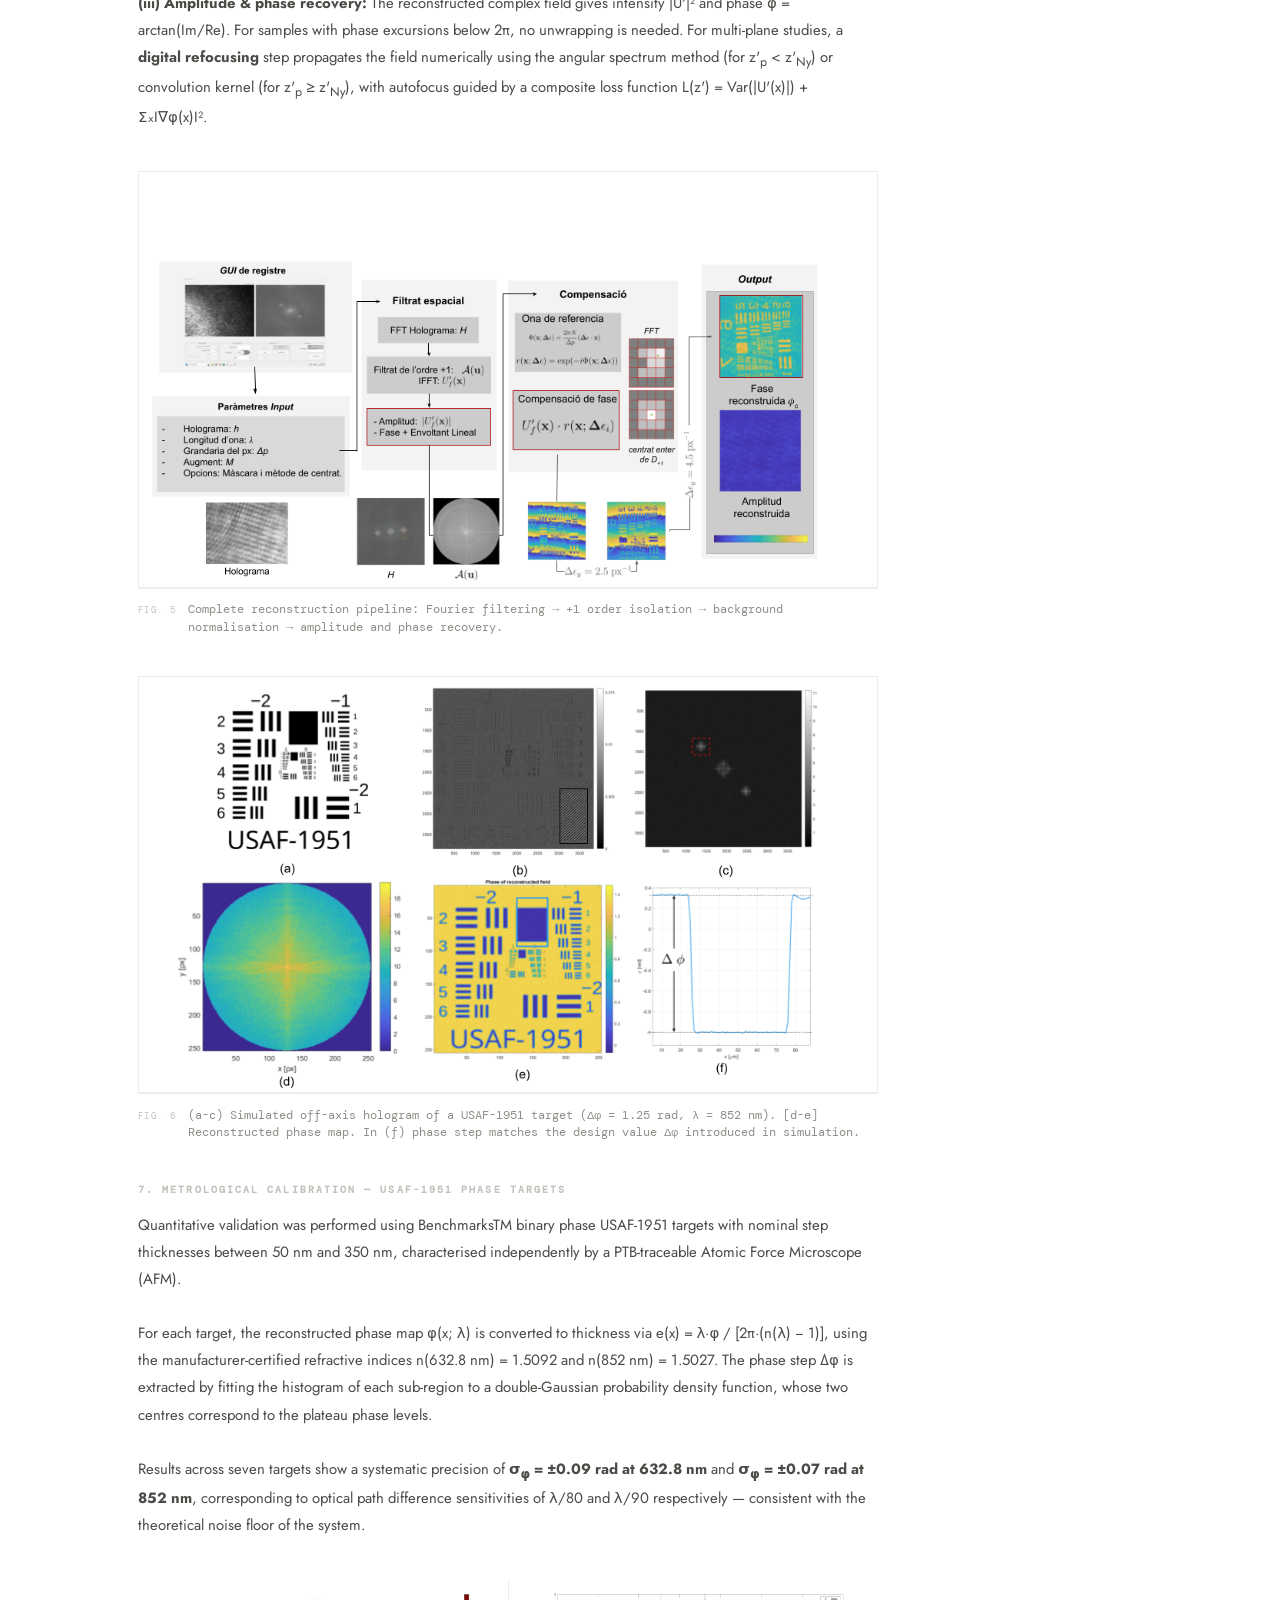
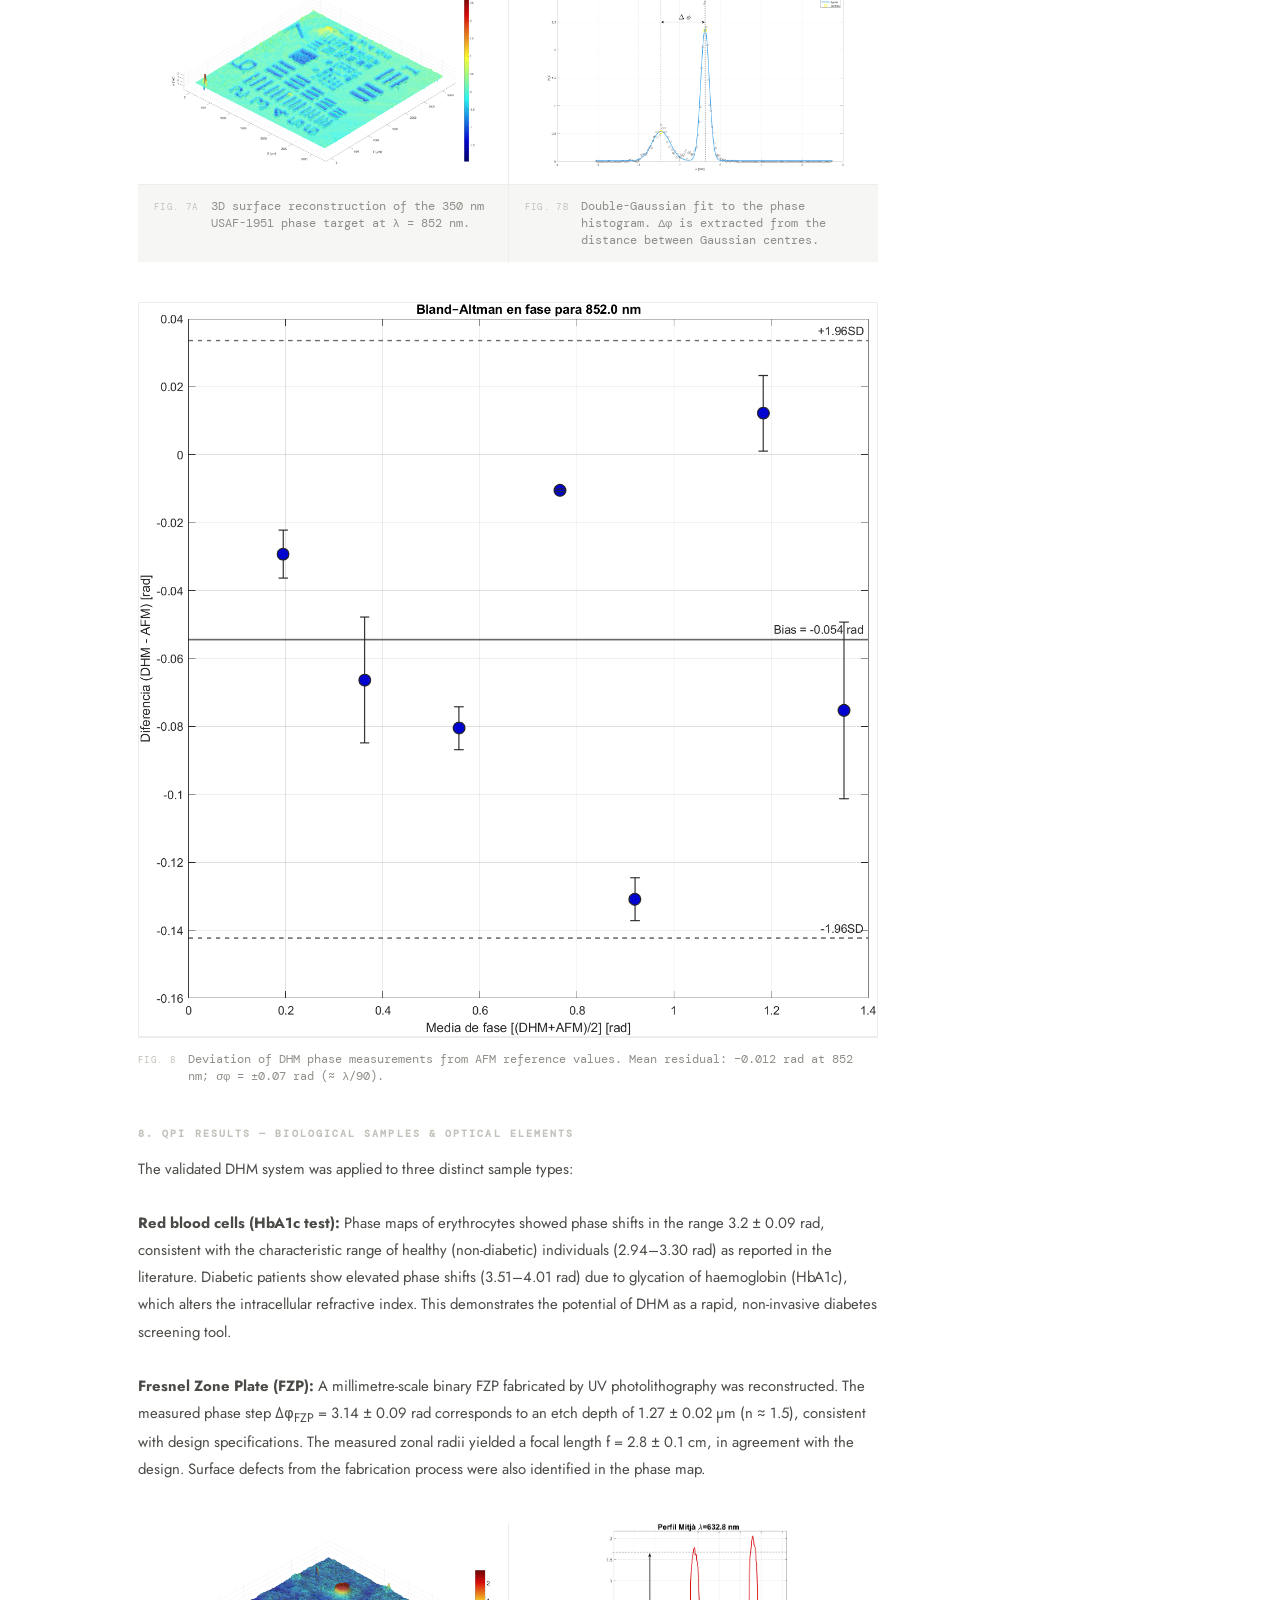
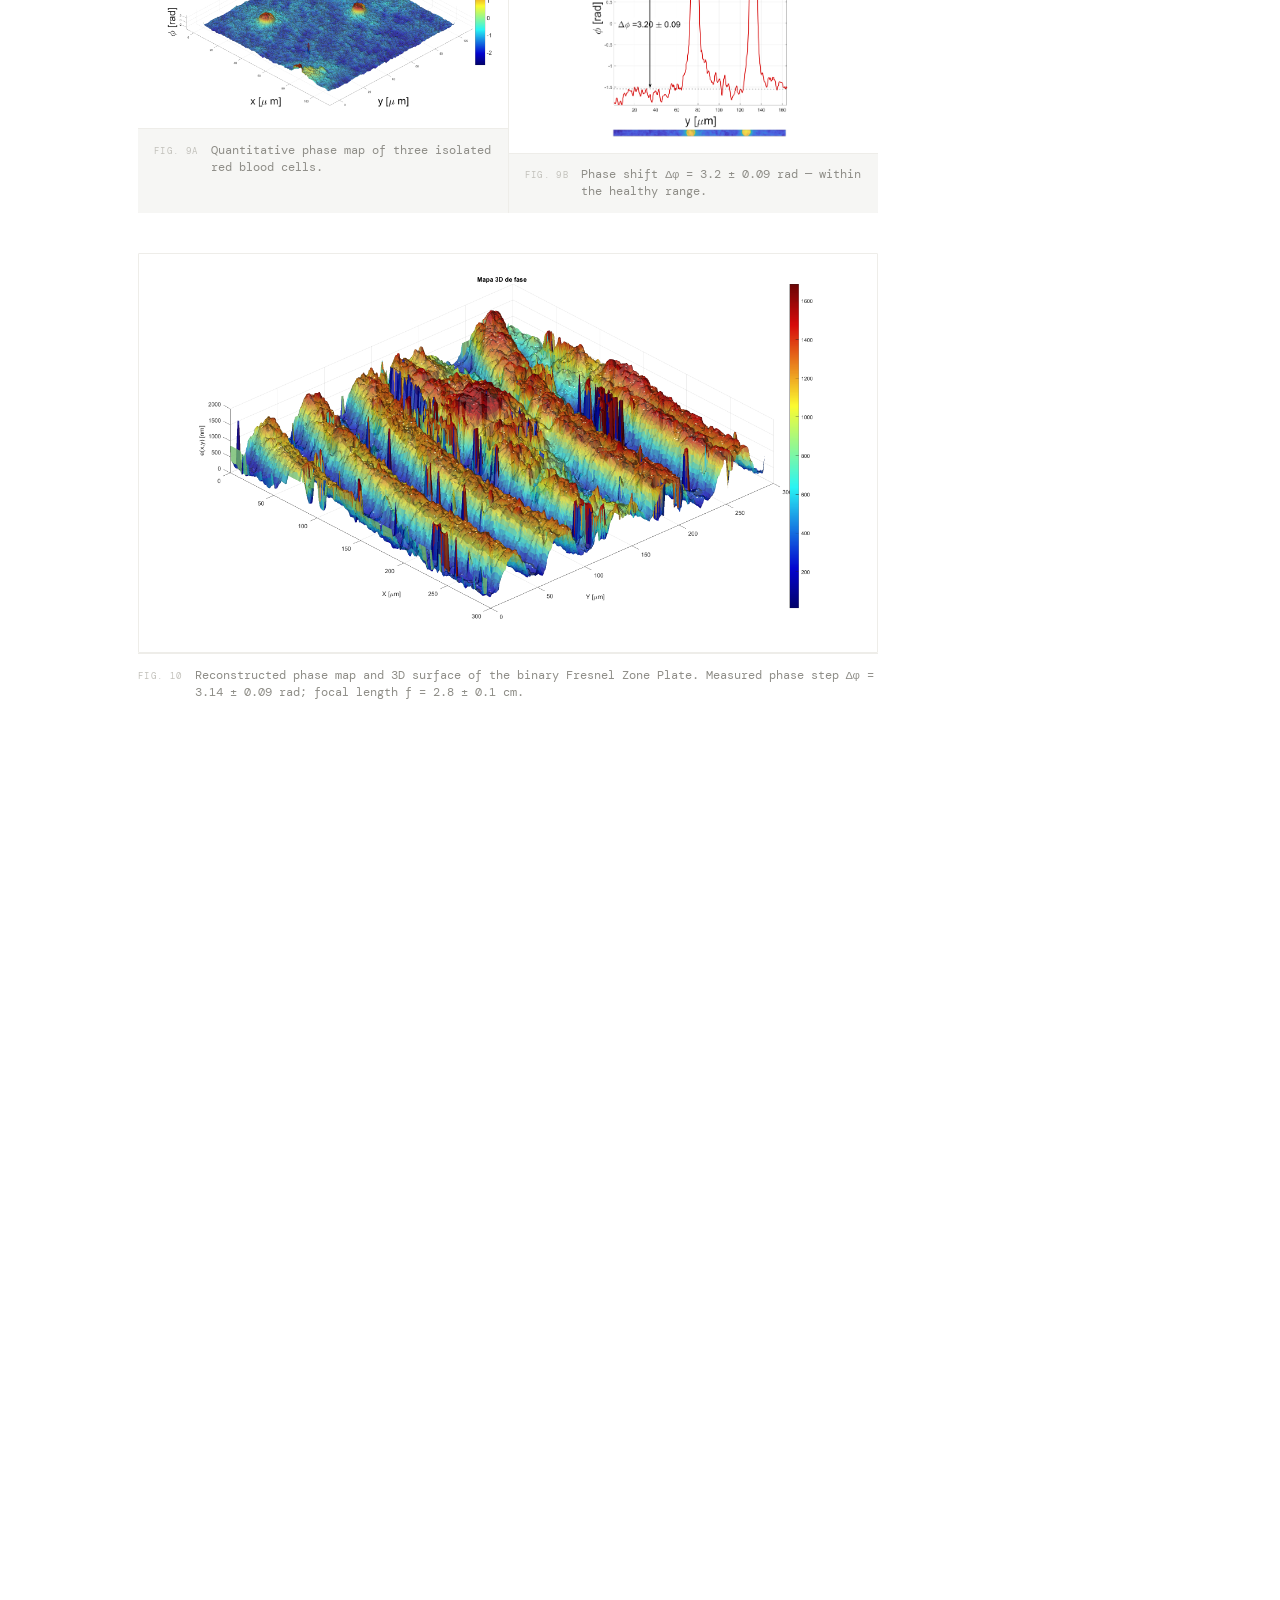
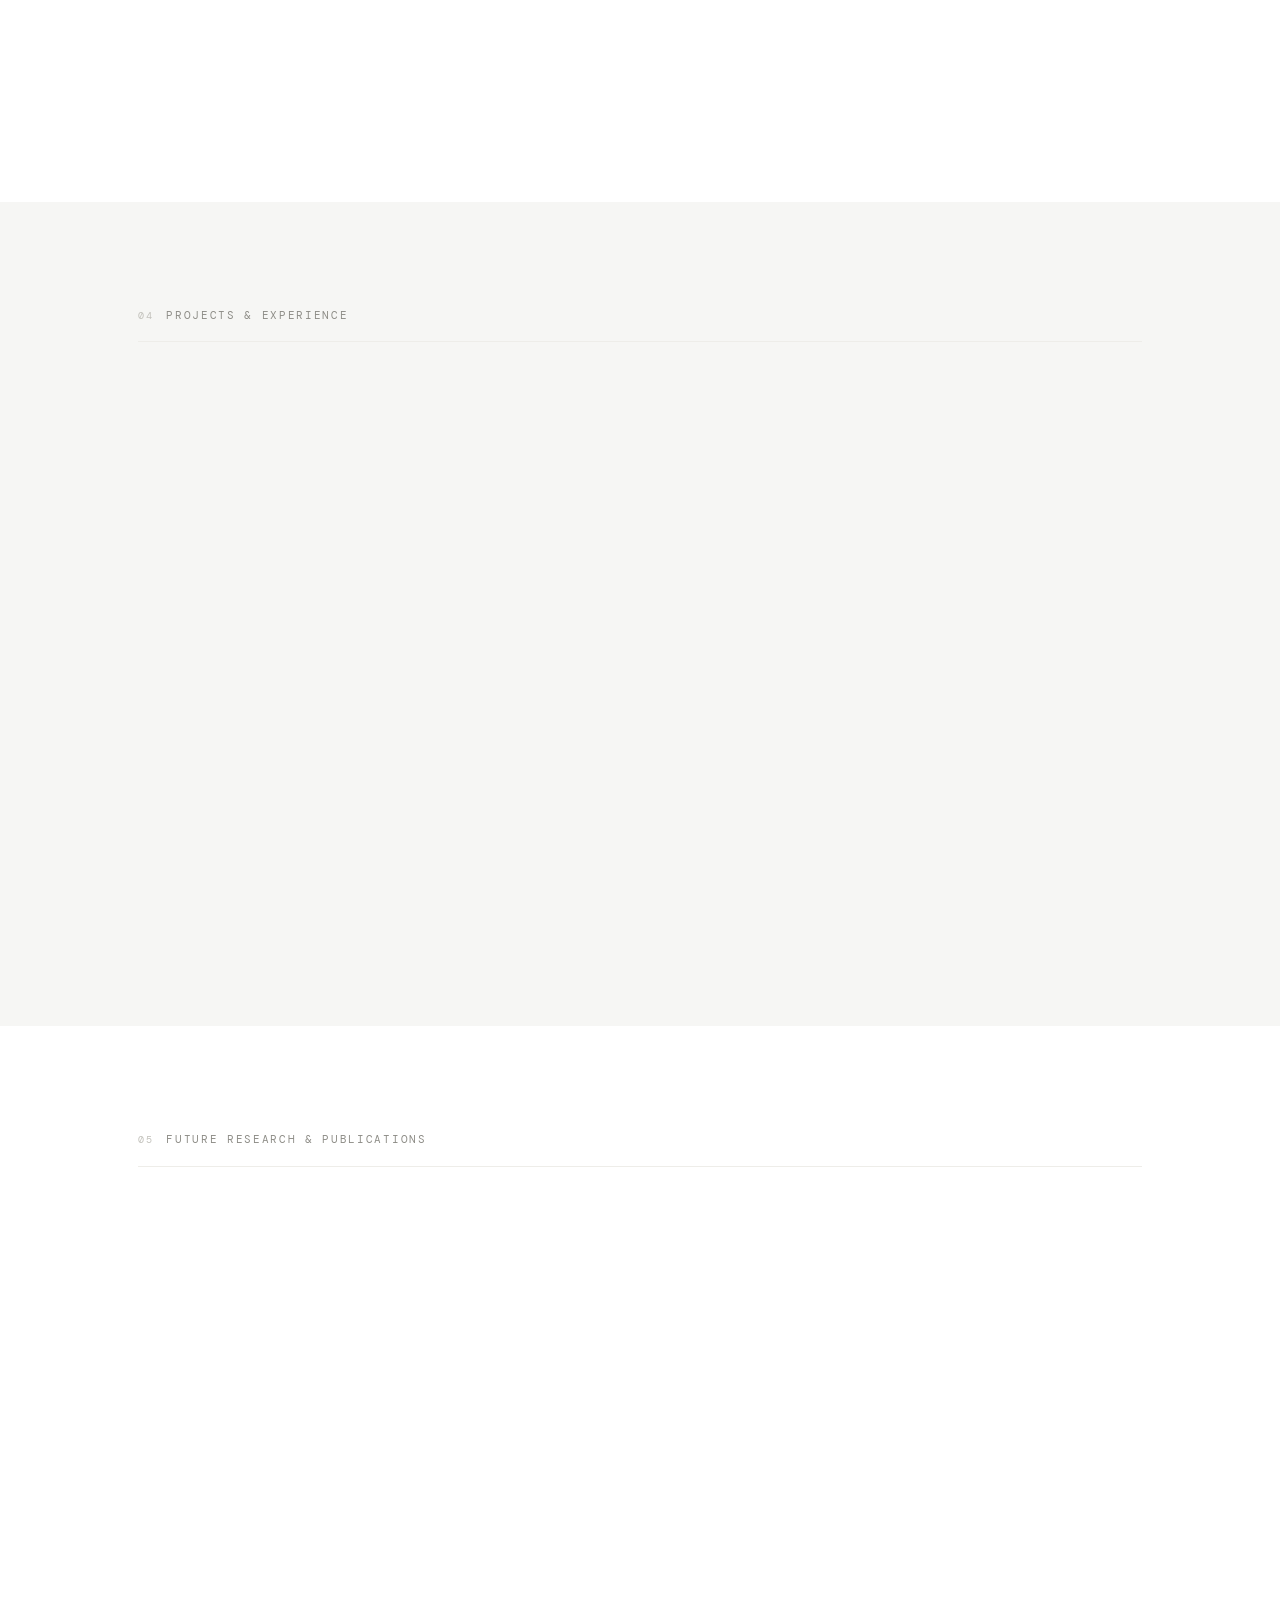
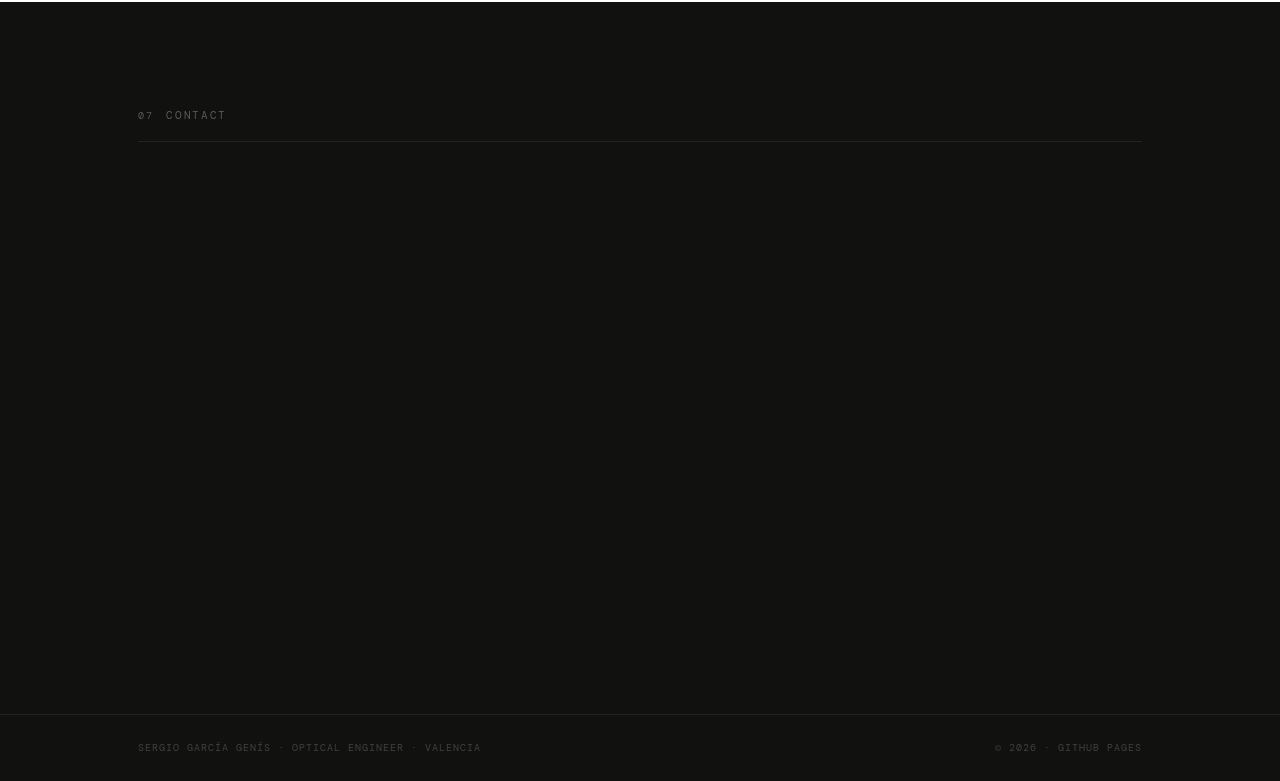
==== commit 76b86440: "Update LinkedIn and GitHub links in index.html Signed-off-by: Sergio García Genís <sergiogenisgarcia" ====
--- a/index.html
+++ b/index.html
@@ -106,11 +106,11 @@
             </li>
             <li>
               <span class="contact-key">linkedin</span>
-              <a href="https://linkedin.com/in/sergio-garcia-genis" target="_blank" rel="noopener">sergio-garcia-genis ↗</a>
+              <a href="https://linkedin.com/in/sergiogarciagenis" target="_blank" rel="noopener">sergio-garcia-genis ↗</a>
             </li>
             <li>
               <span class="contact-key">github</span>
-              <a href="https://github.com/sergio-garcia-genis" target="_blank" rel="noopener">sergio-garcia-genis ↗</a>
+              <a href="https://github.com/sergi0genis/" target="_blank" rel="noopener">sergio-garcia-genis ↗</a>
             </li>
           </ul>
         </div>
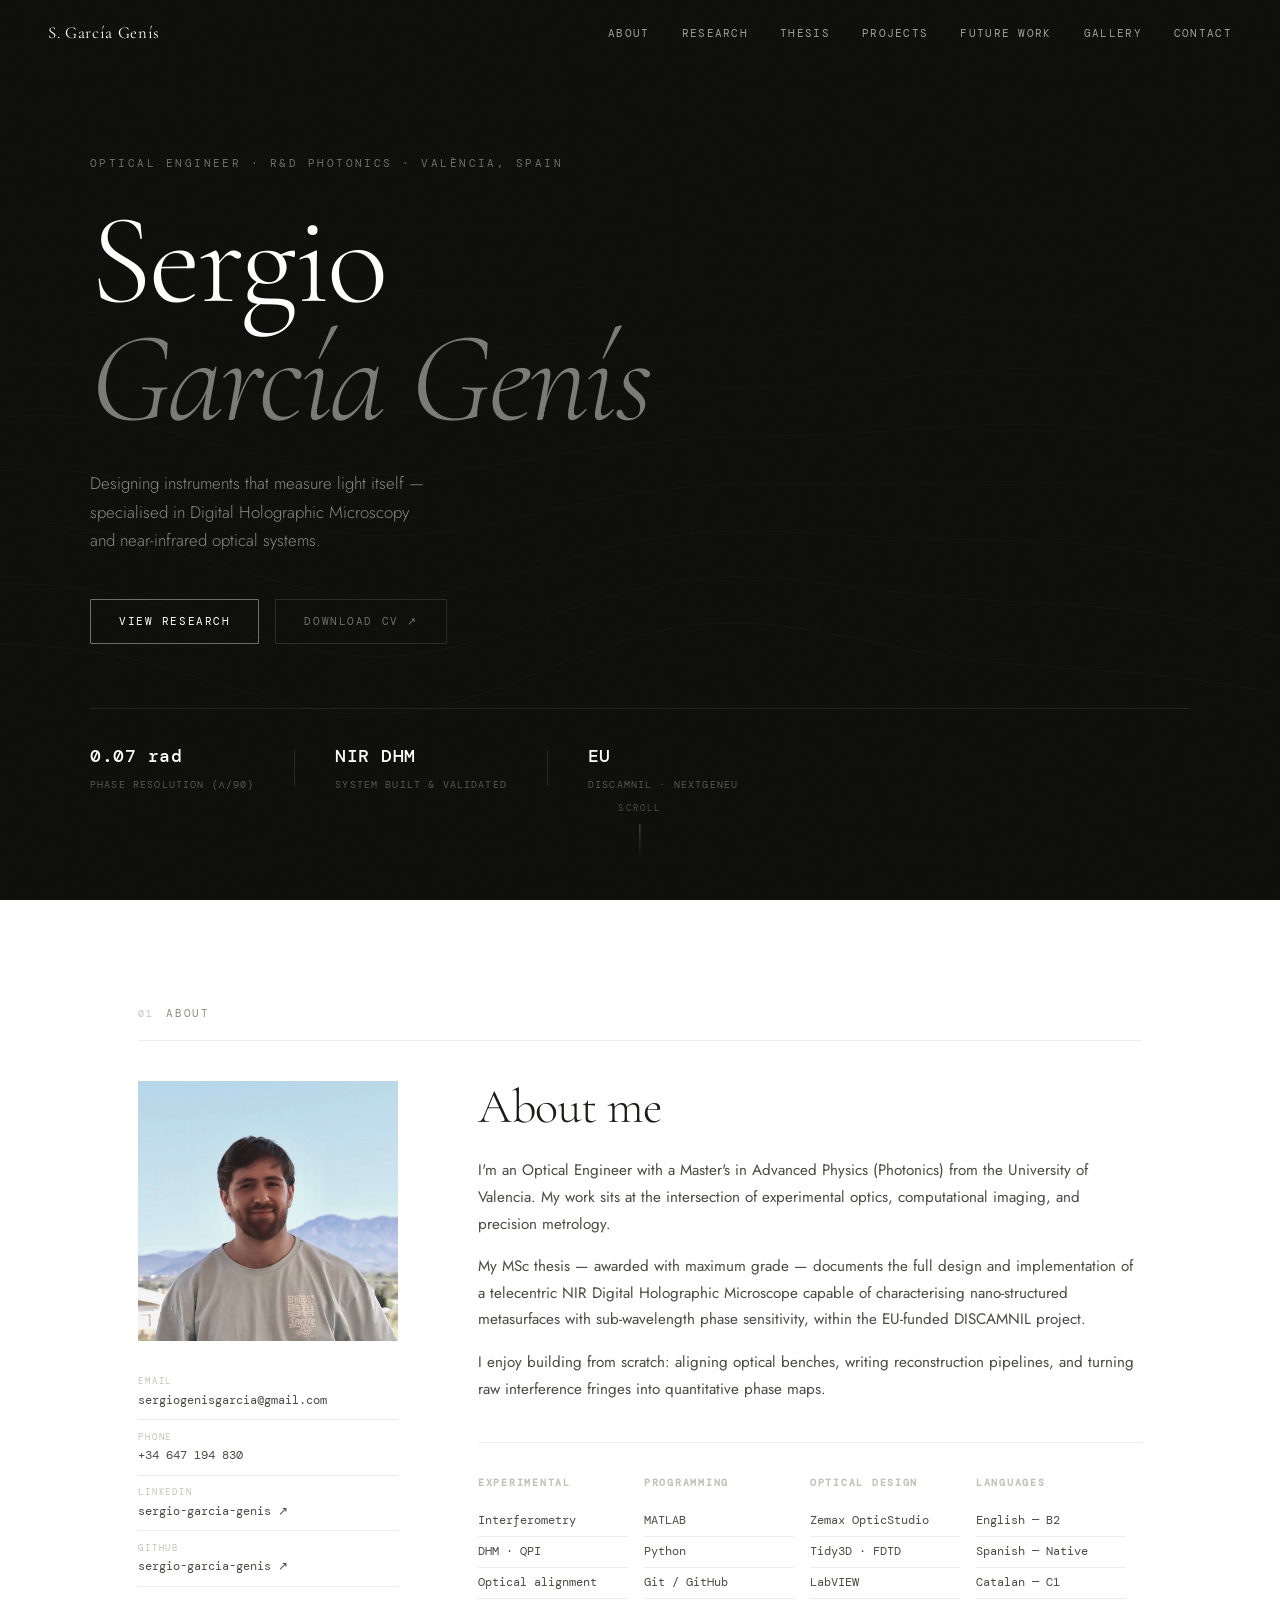
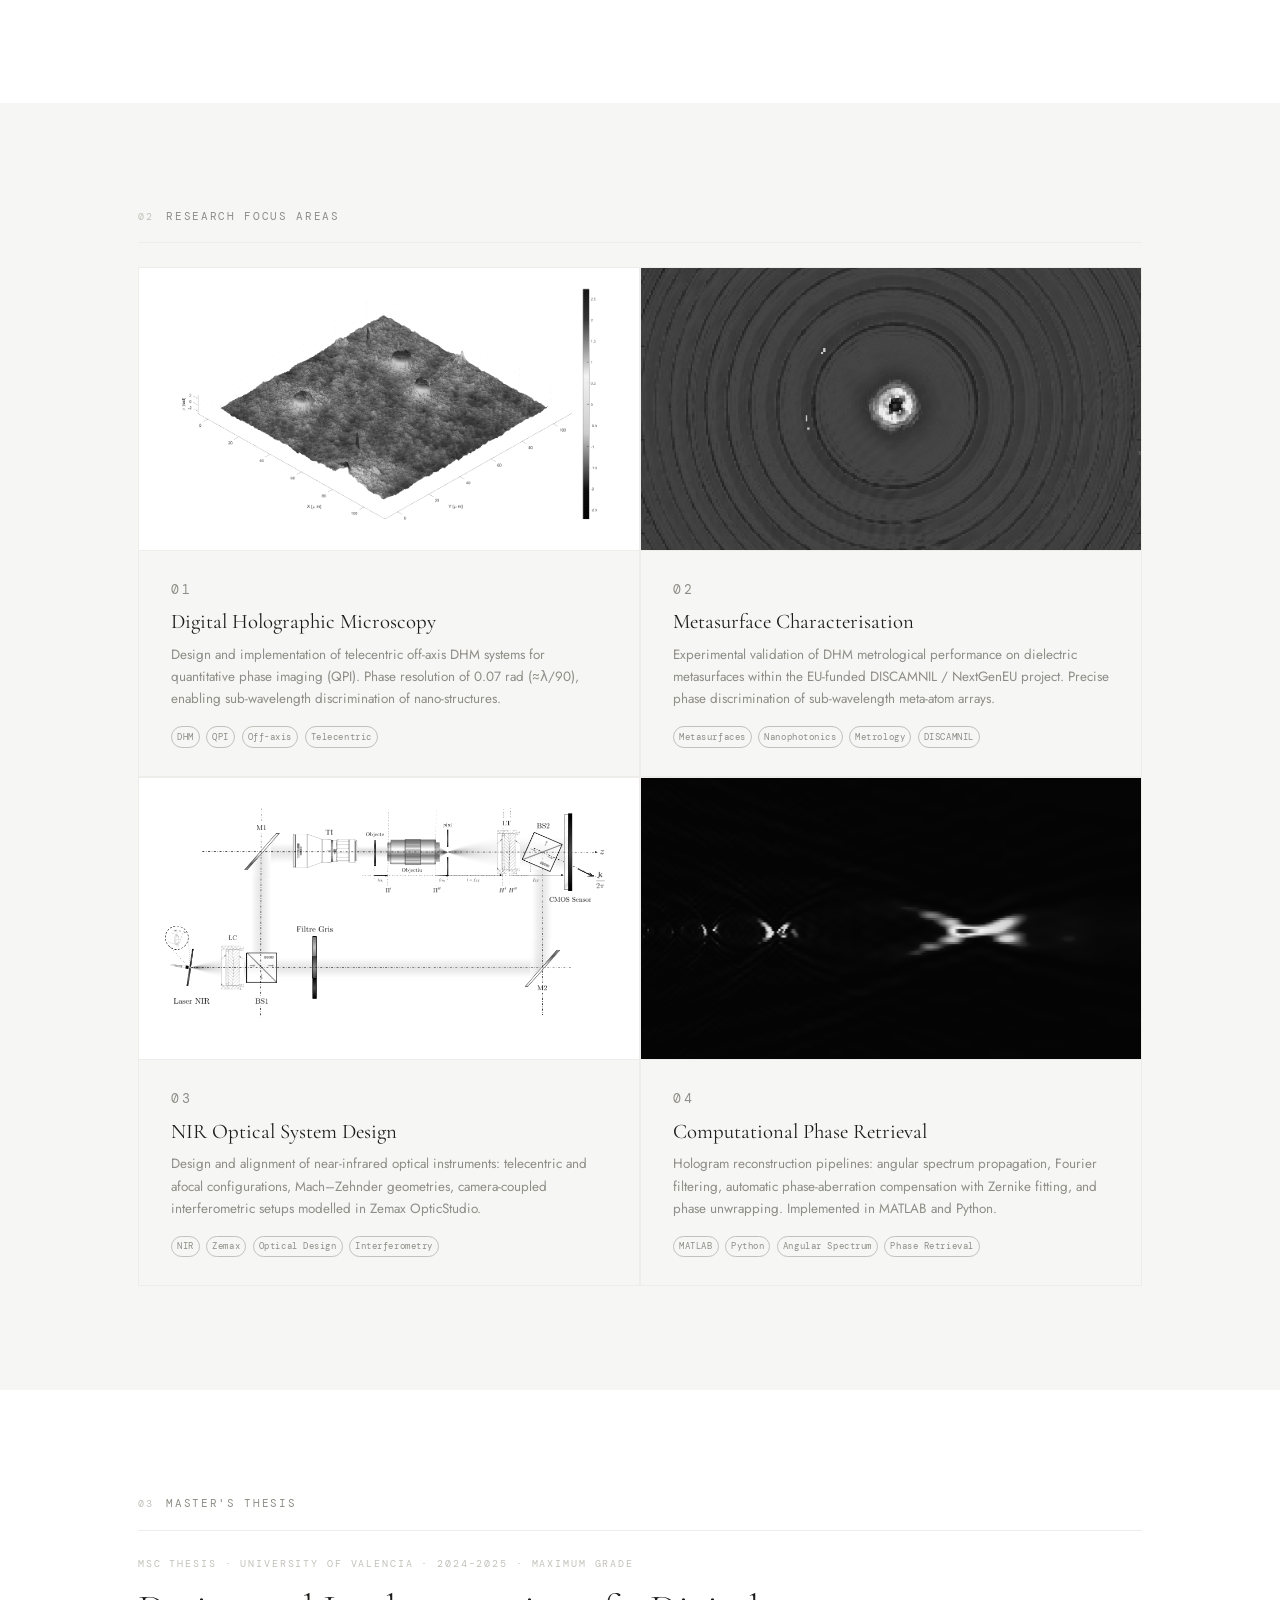
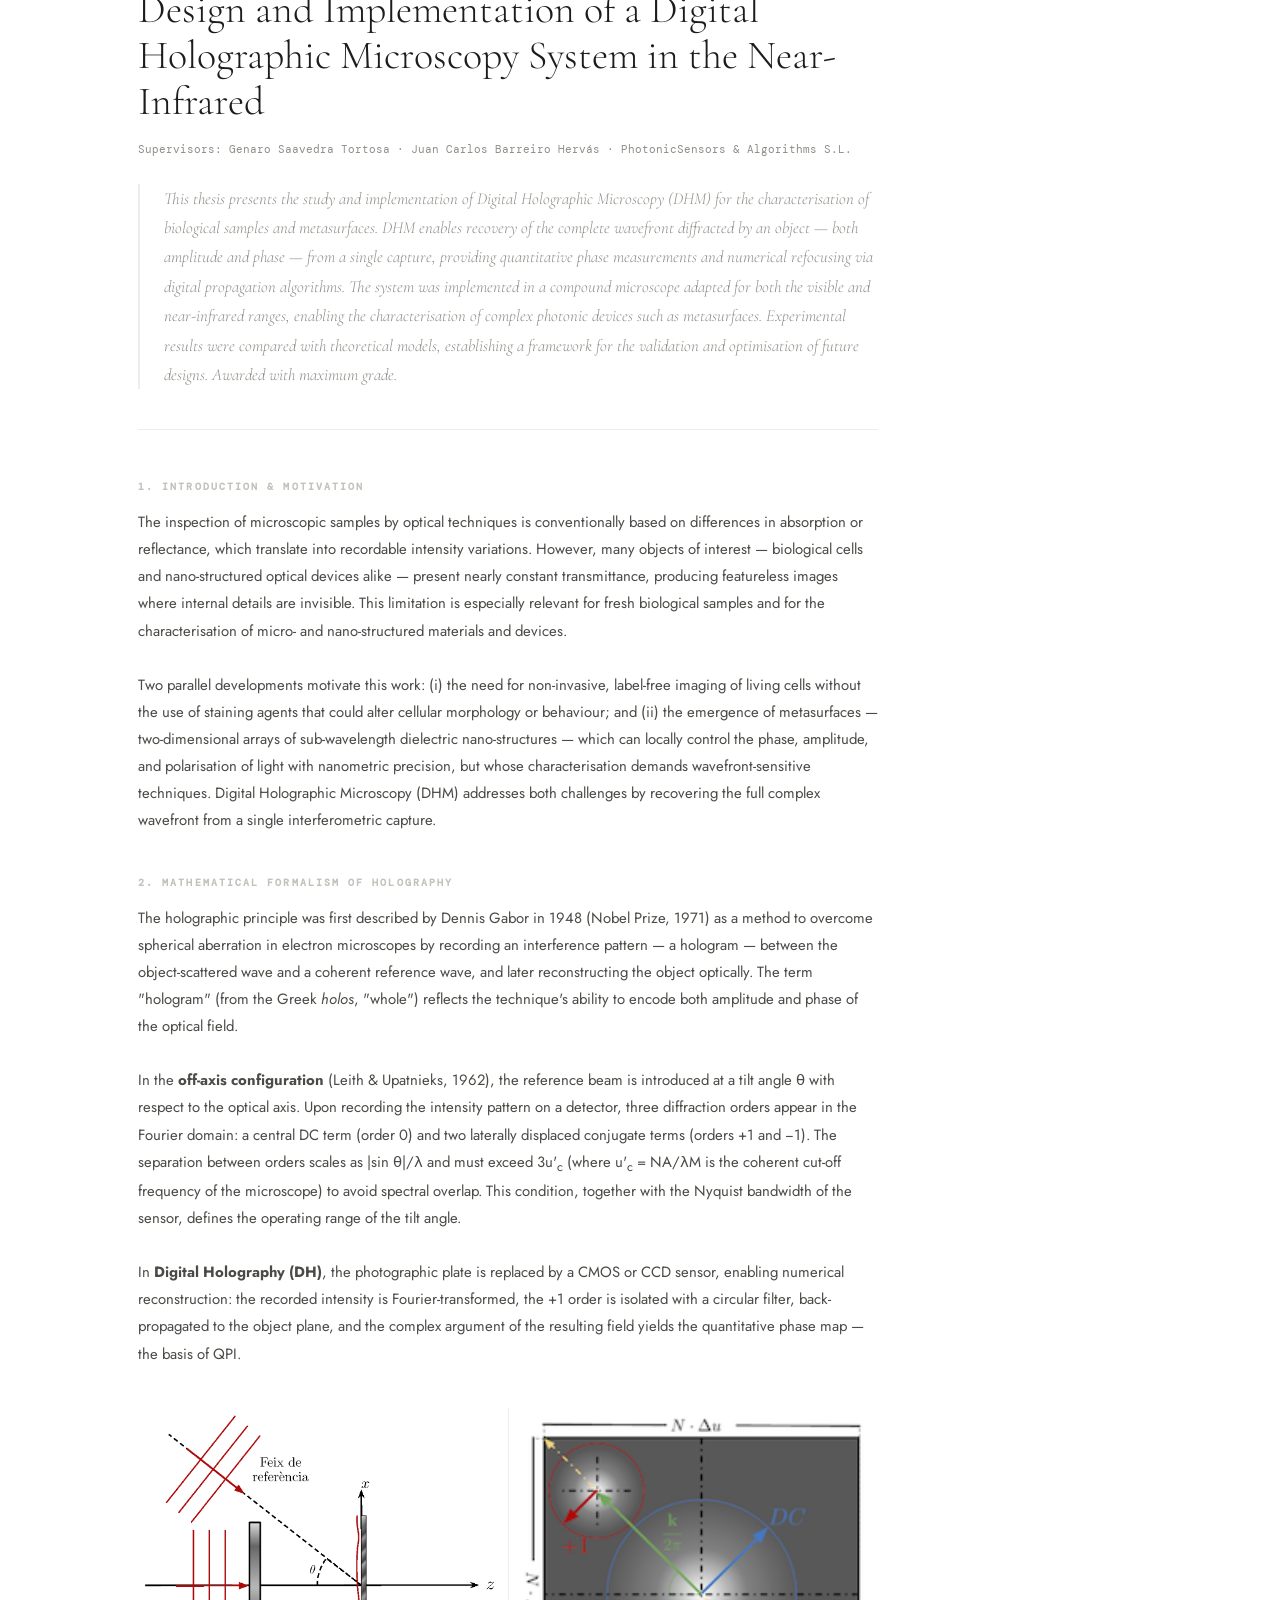
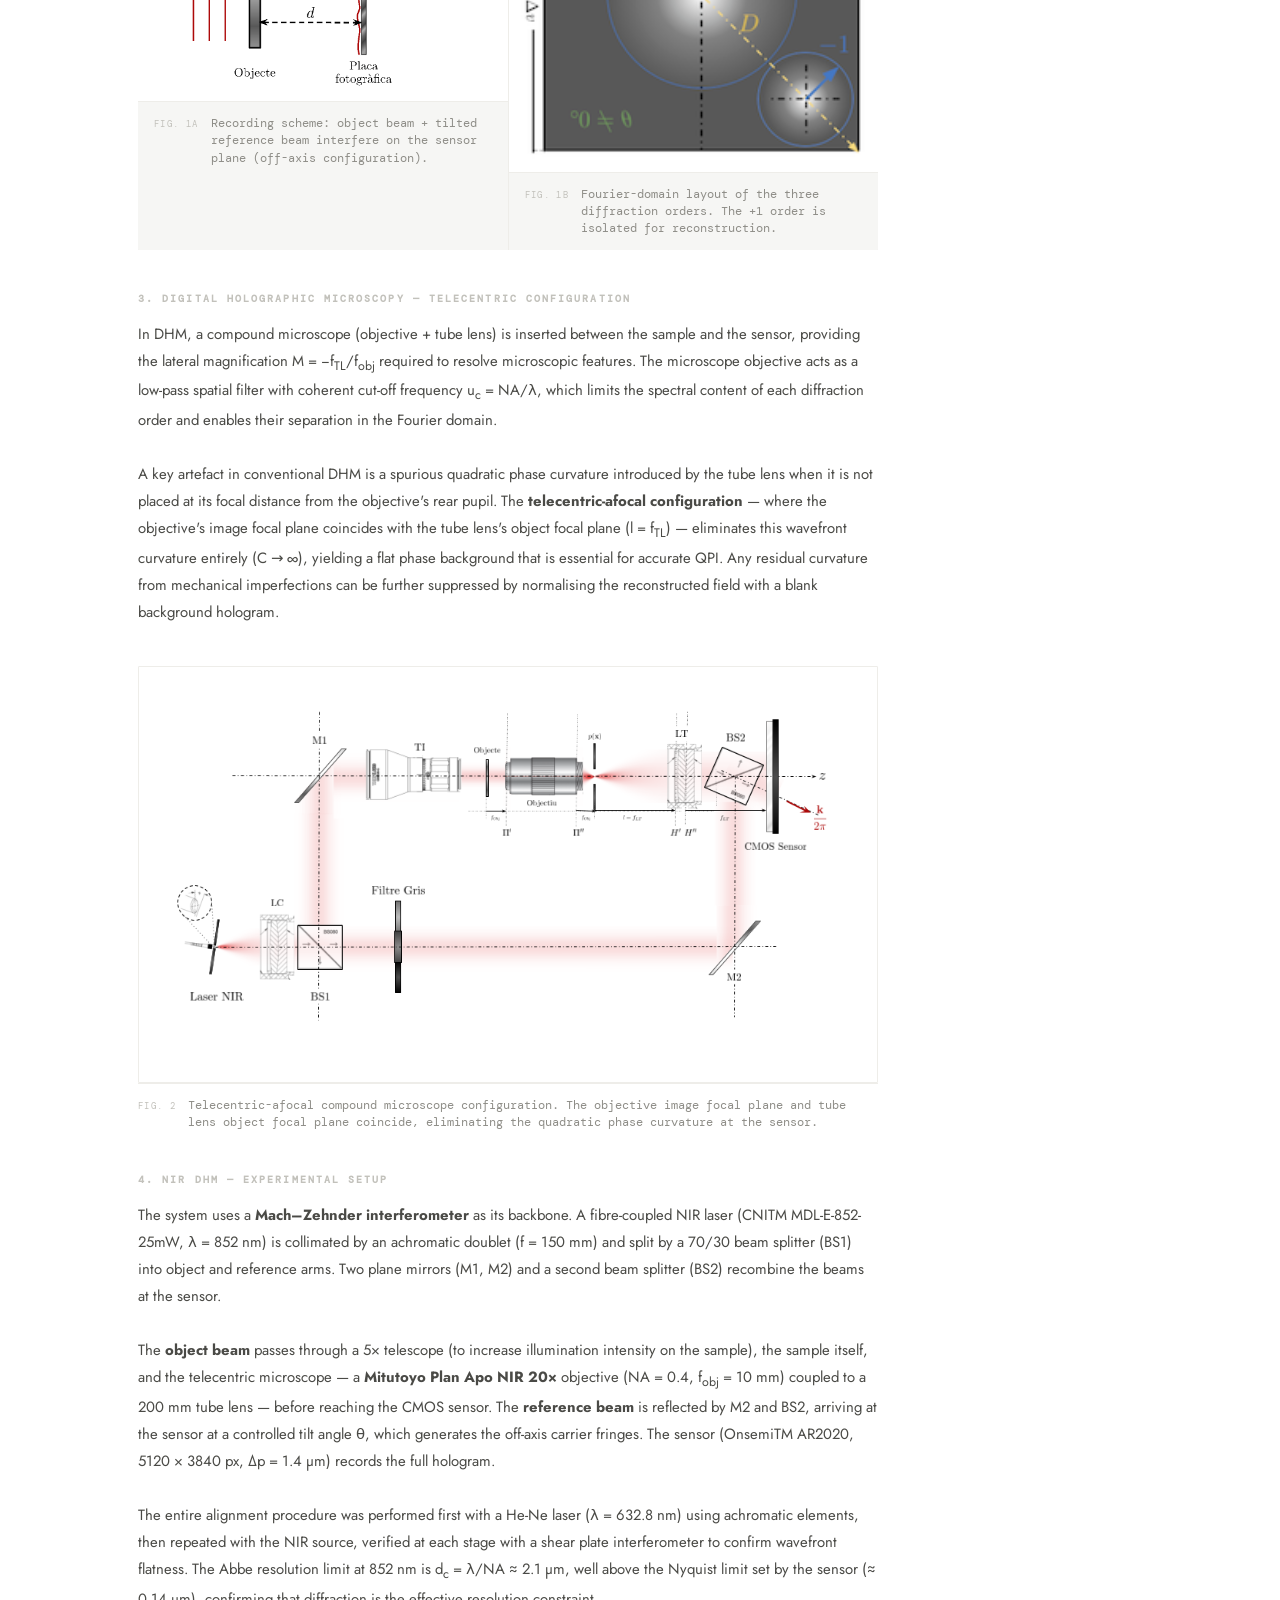
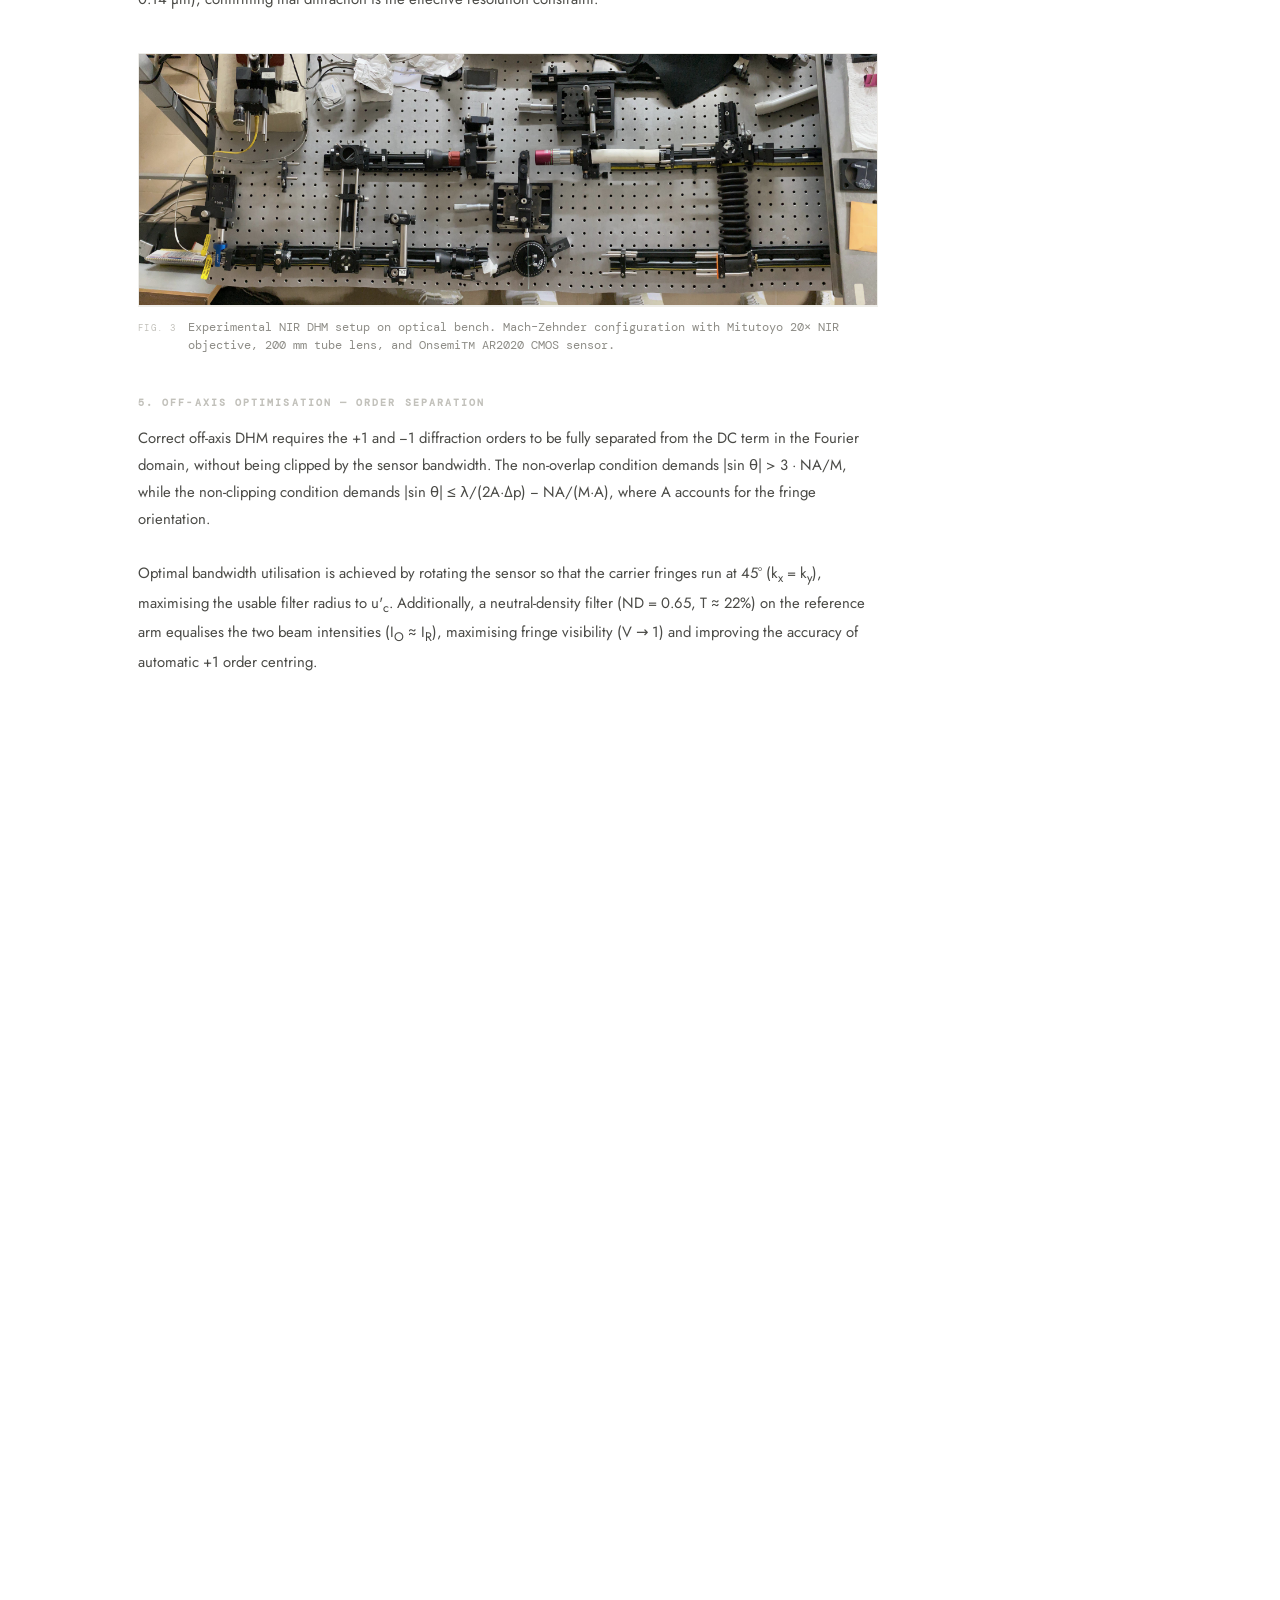
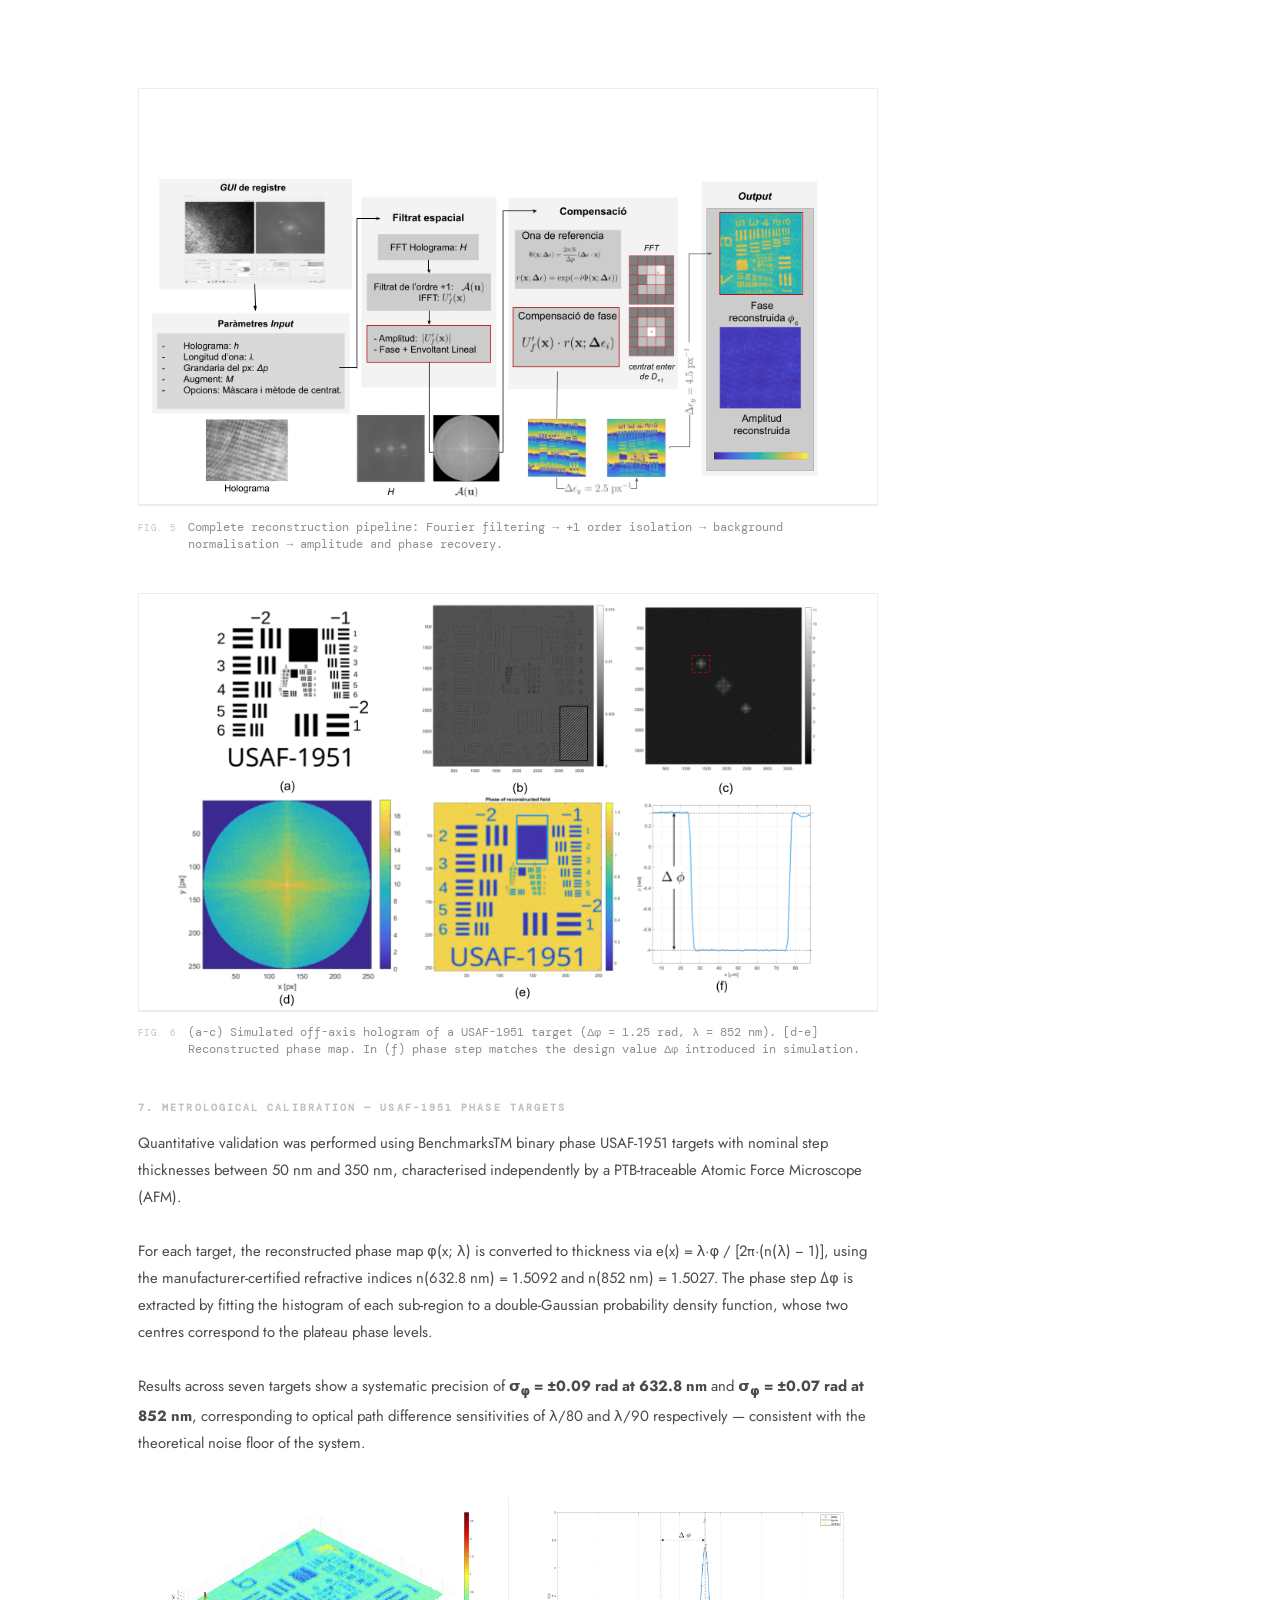
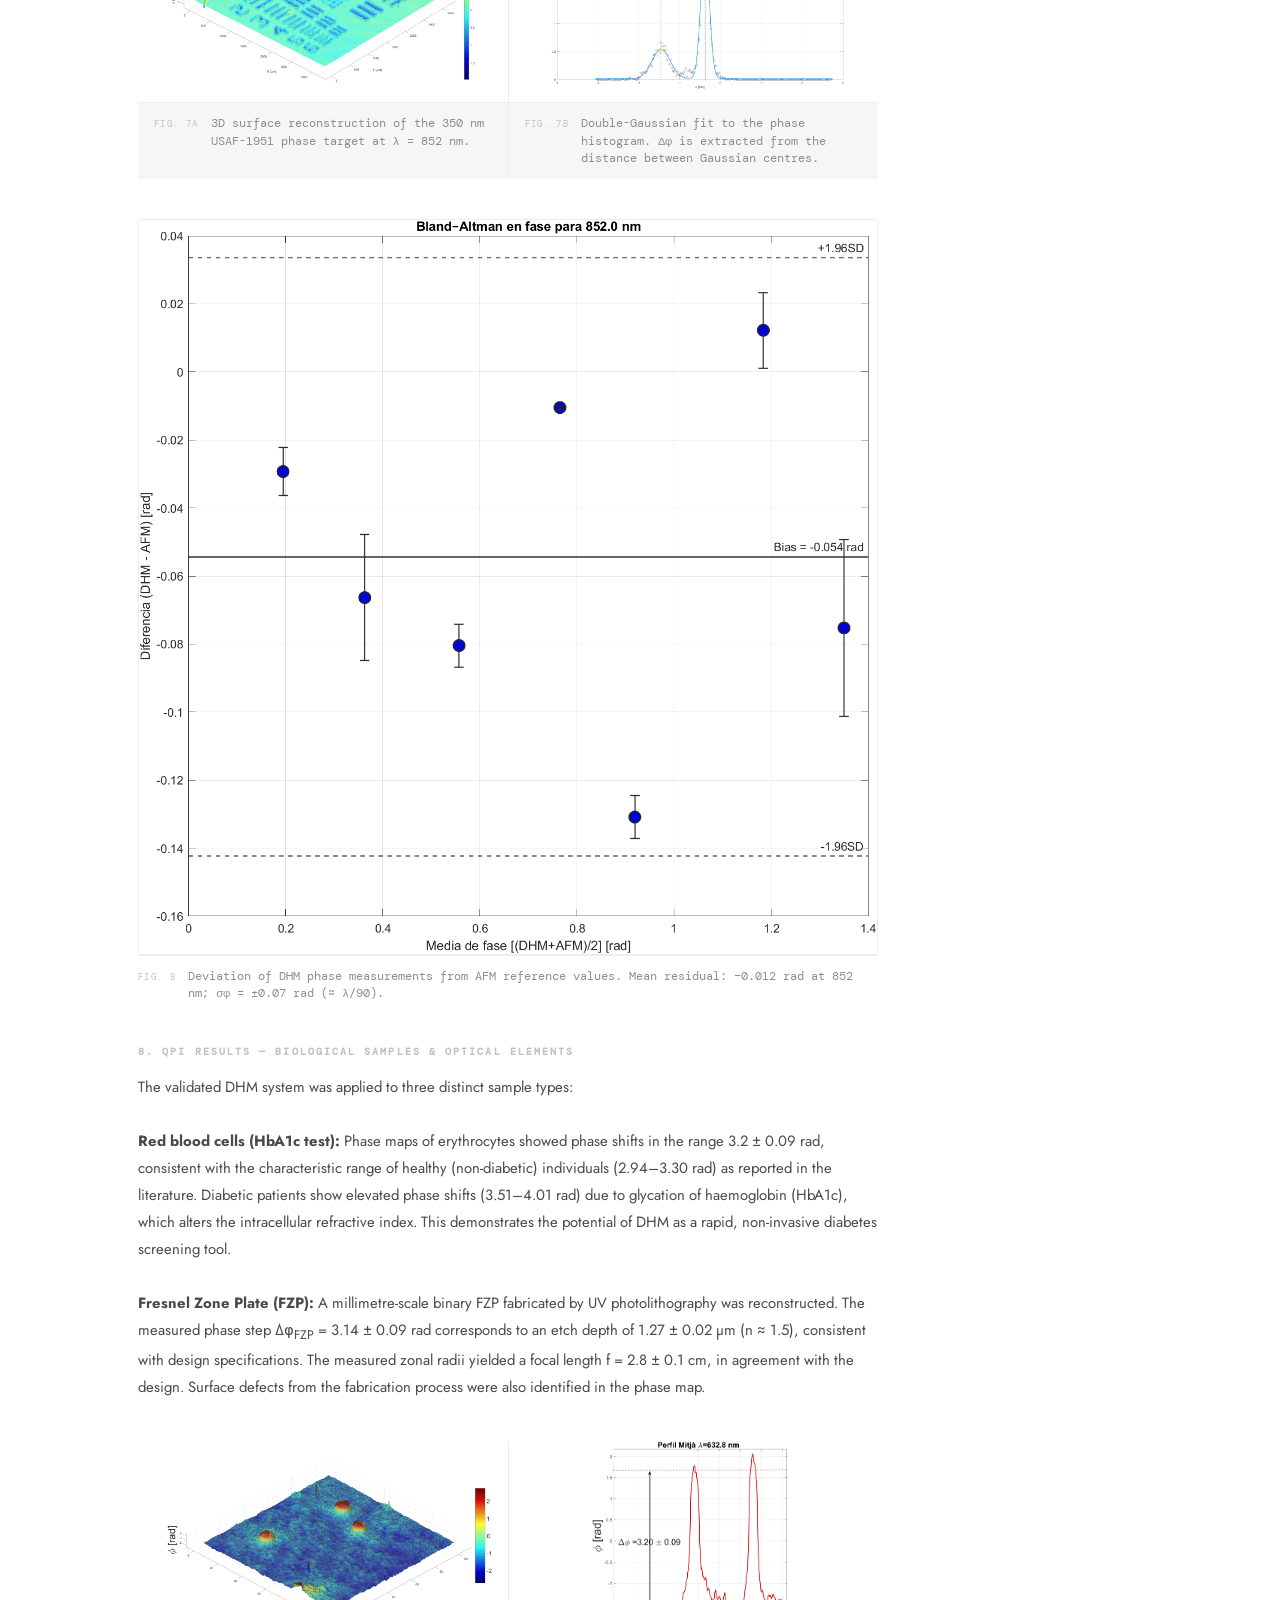
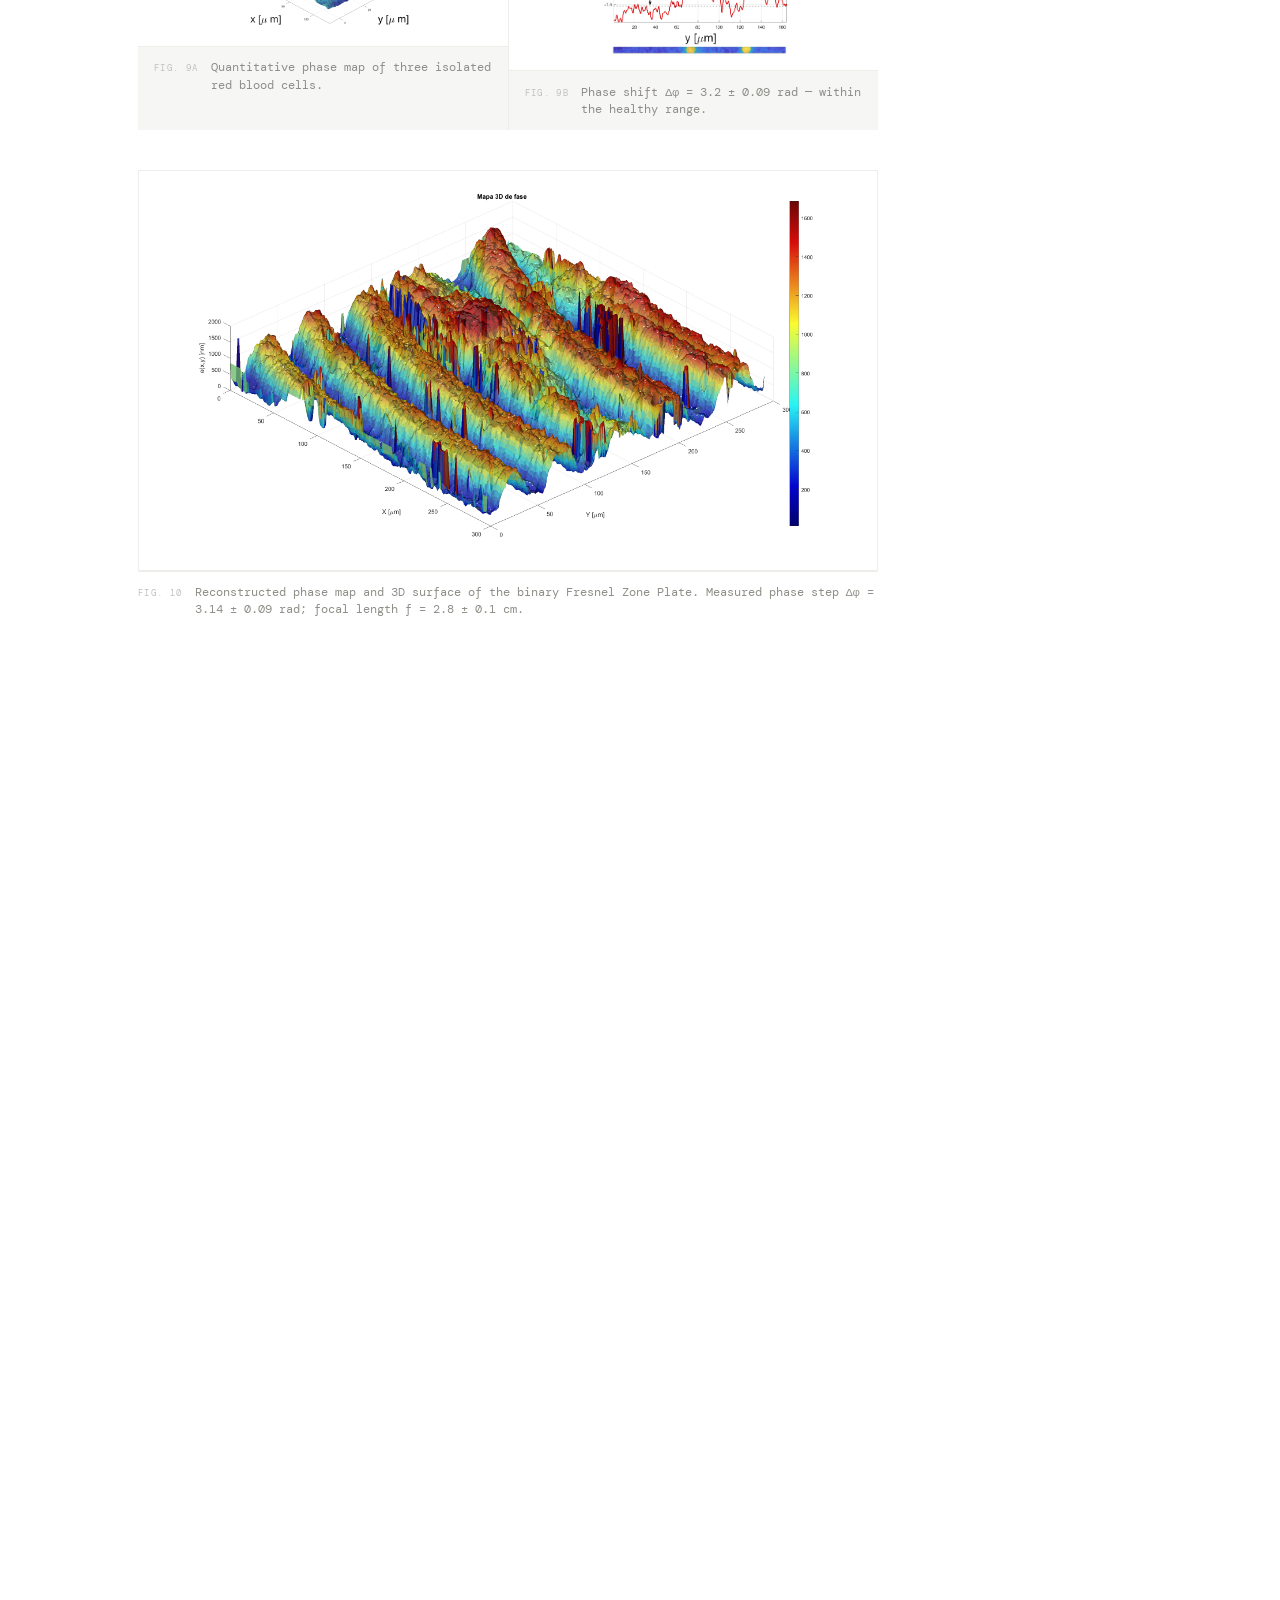
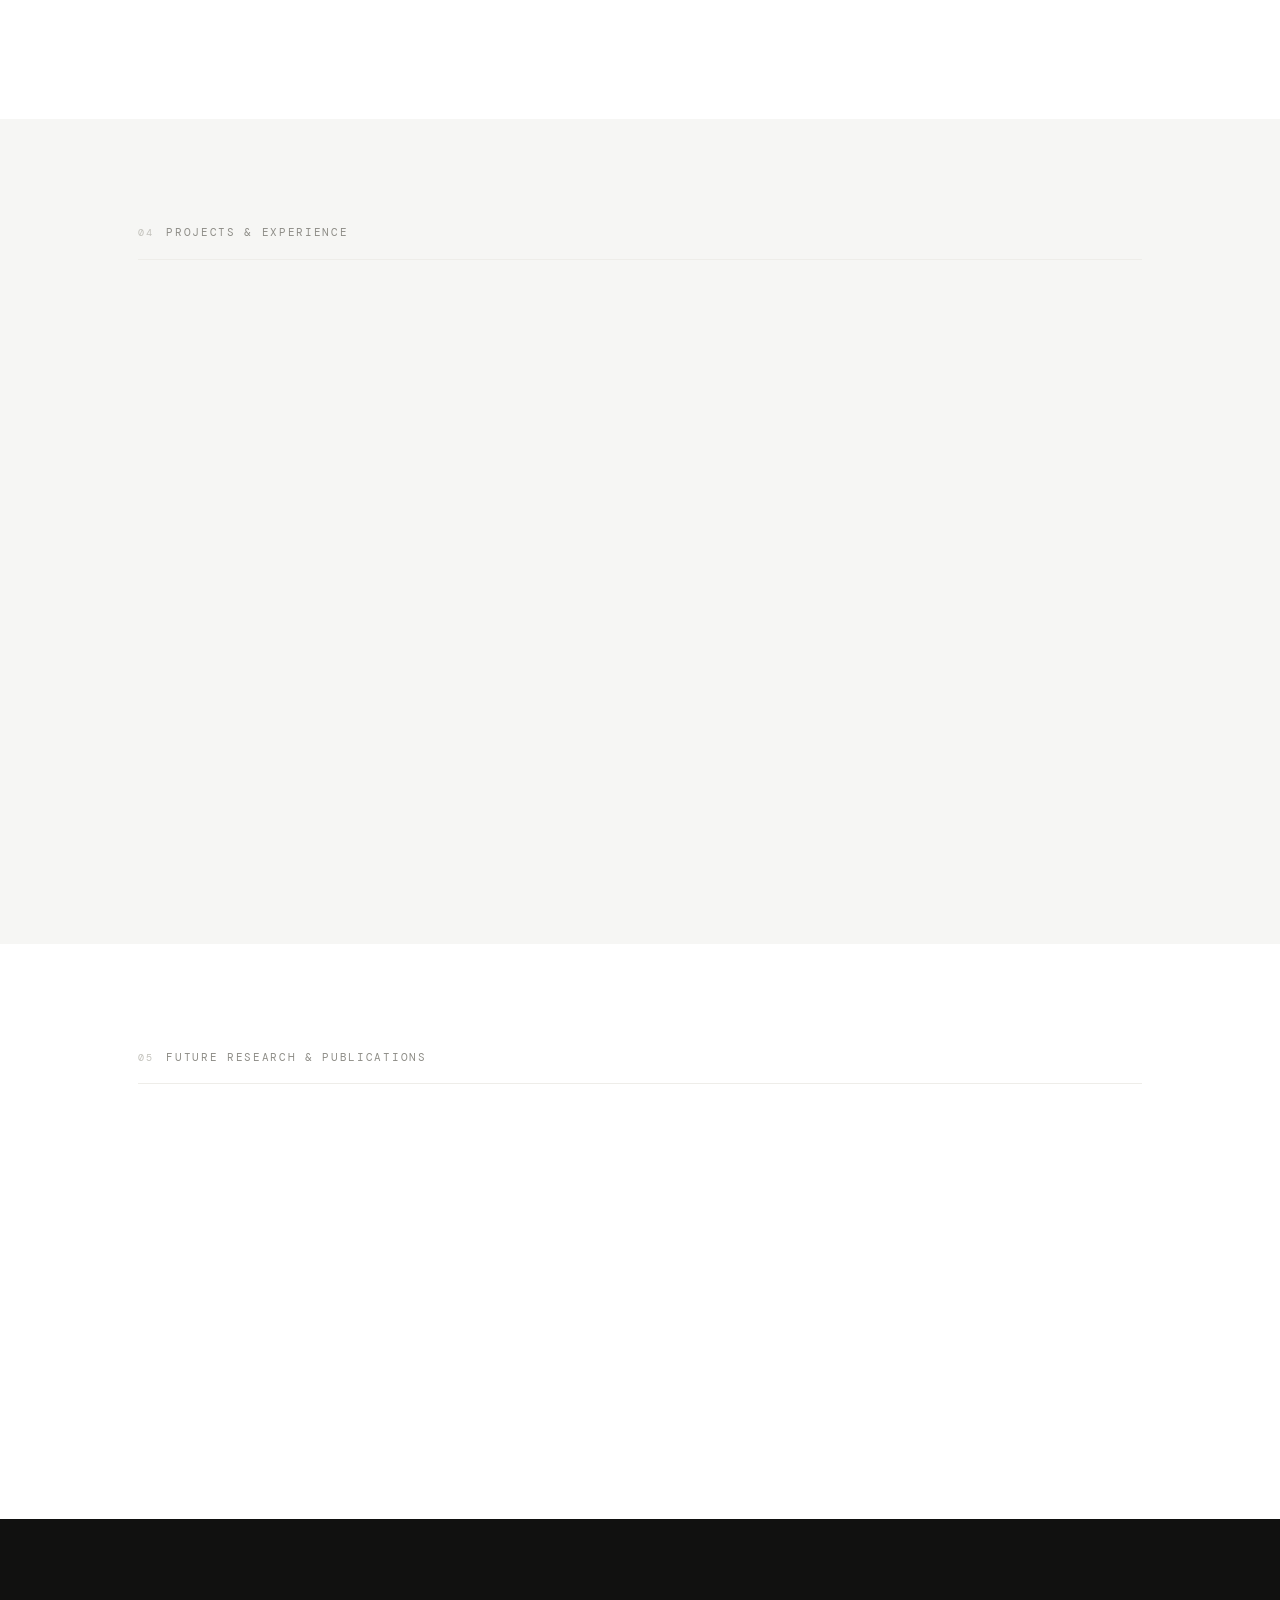
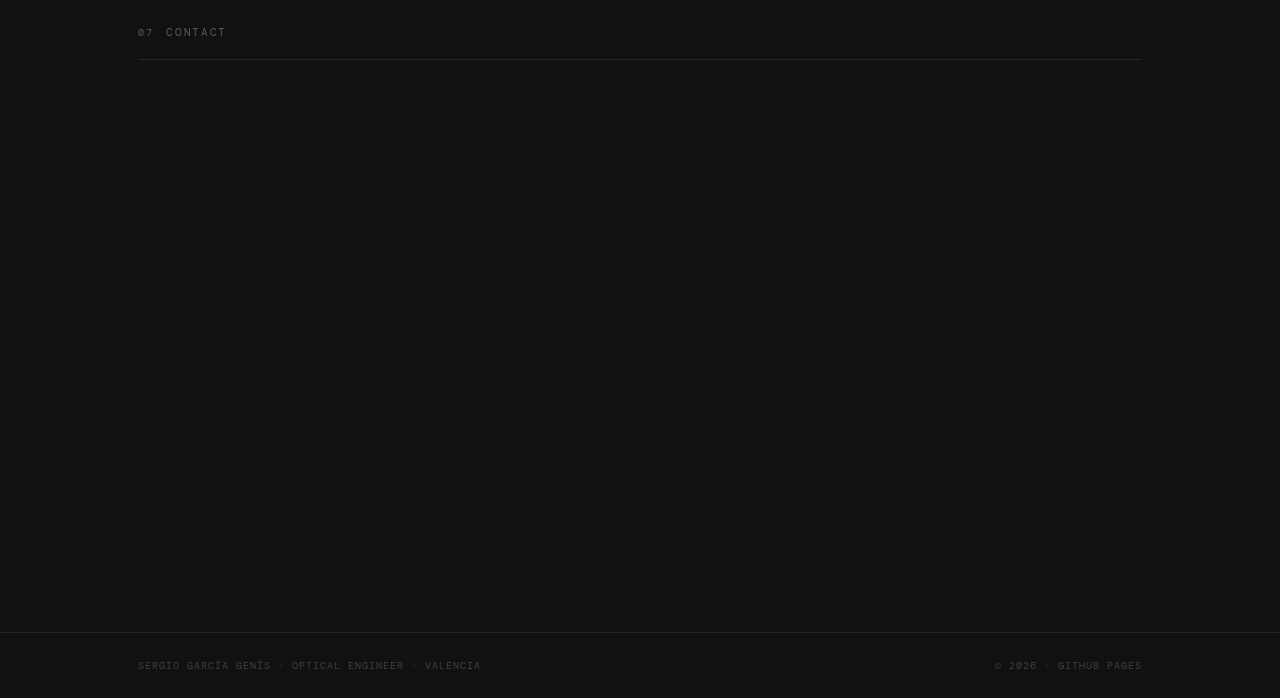
==== commit 1f0460fc: "Update index.html Signed-off-by: Sergio García Genís <sergiogenisgarcia@gmail.com>" ====
--- a/index.html
+++ b/index.html
@@ -173,8 +173,7 @@
         <span class="sec-name">Research Focus Areas</span>
       </div>
       <p class="section-intro reveal">
-        Four core competencies, each illustrated with representative experimental images.<br/>
-        Add images in <code>script.js → FOCUS_AREAS[n].image</code>.
+   
       </p>
       <div class="focus-grid" id="focus-grid">
         <!-- rendered by script.js -->
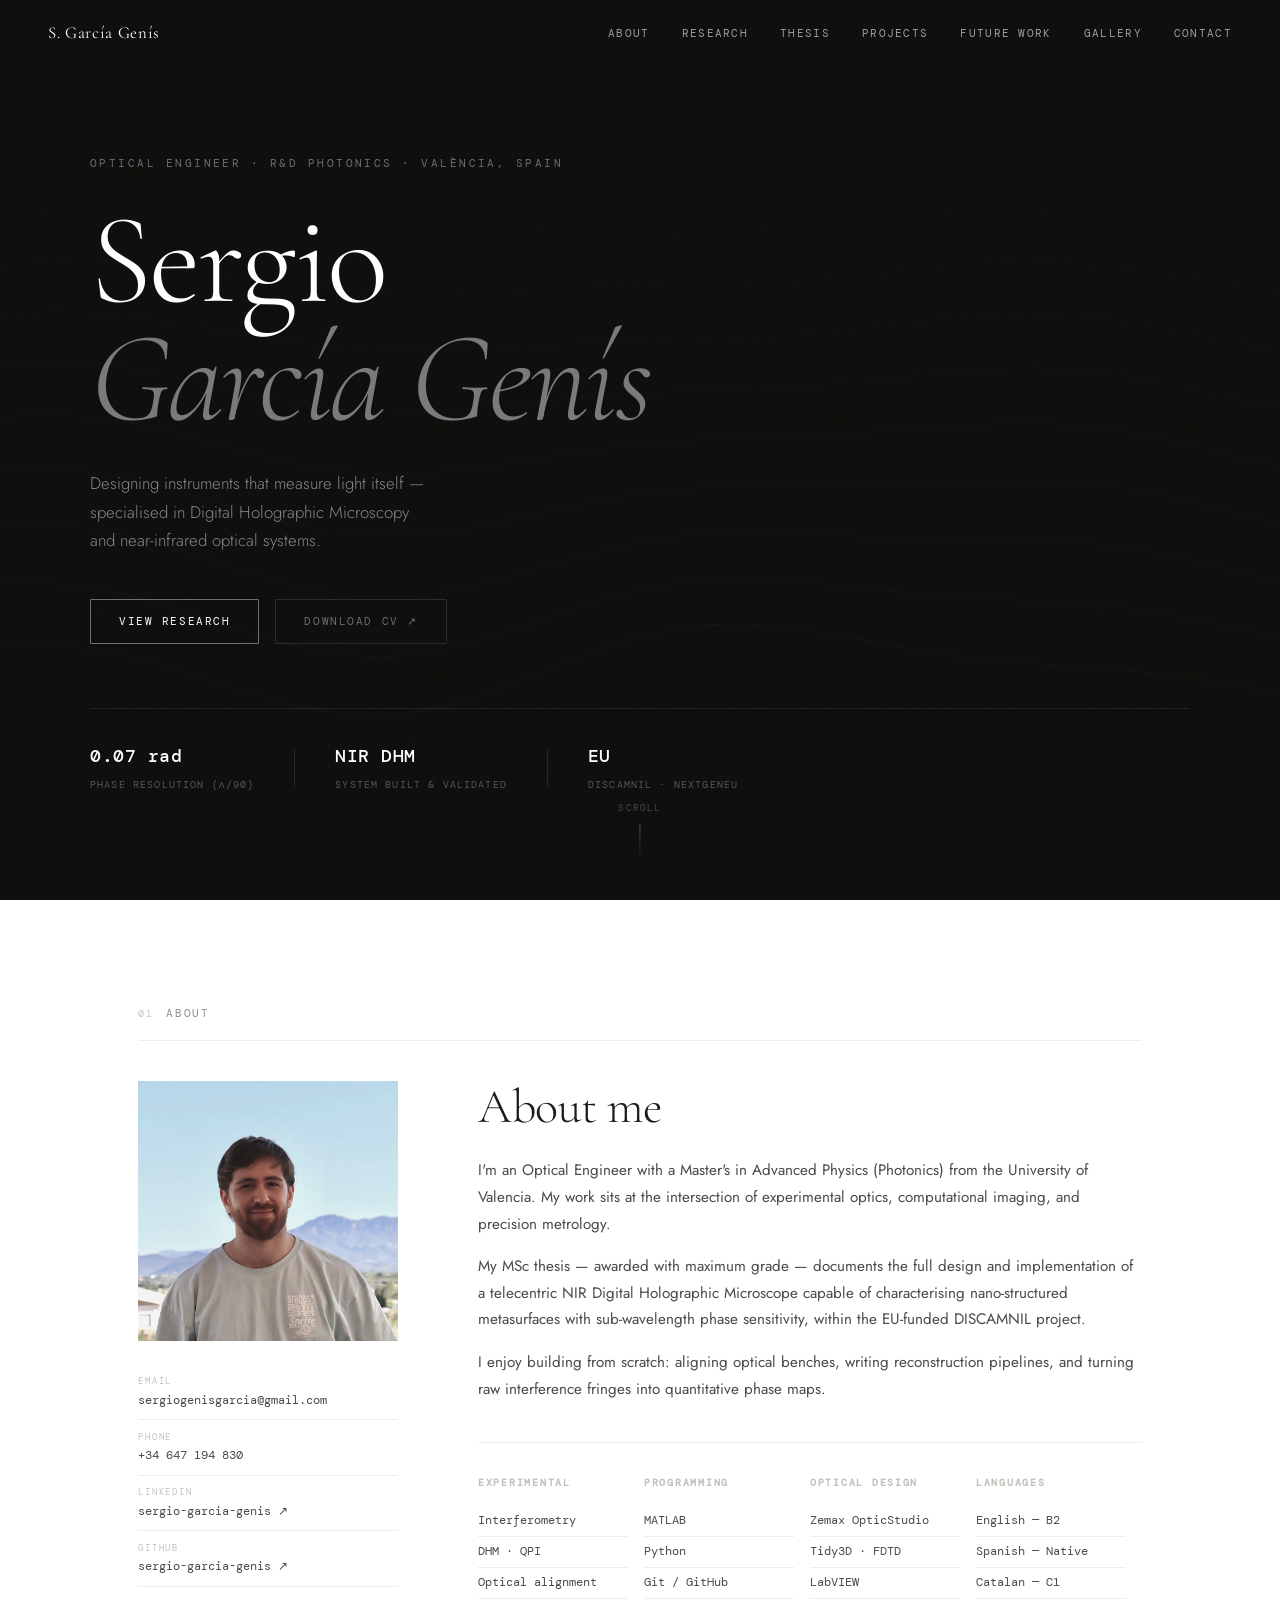
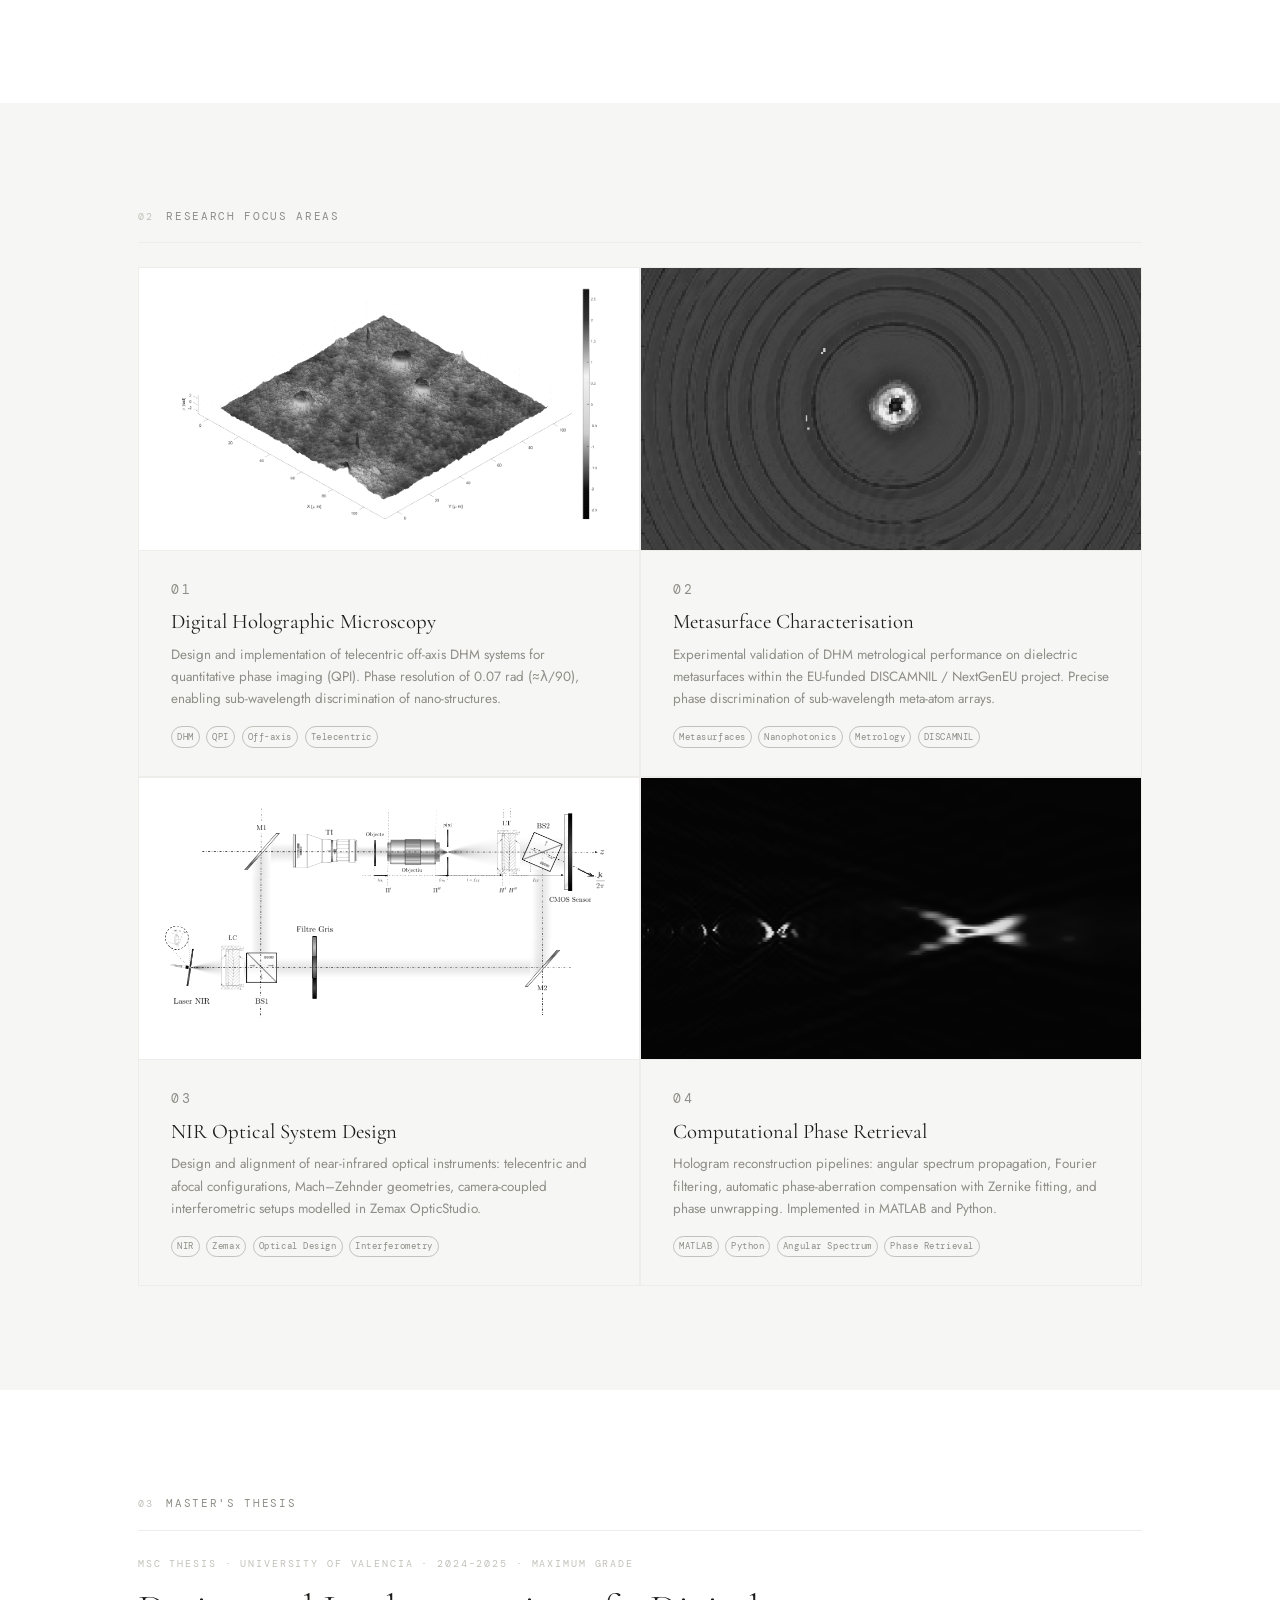
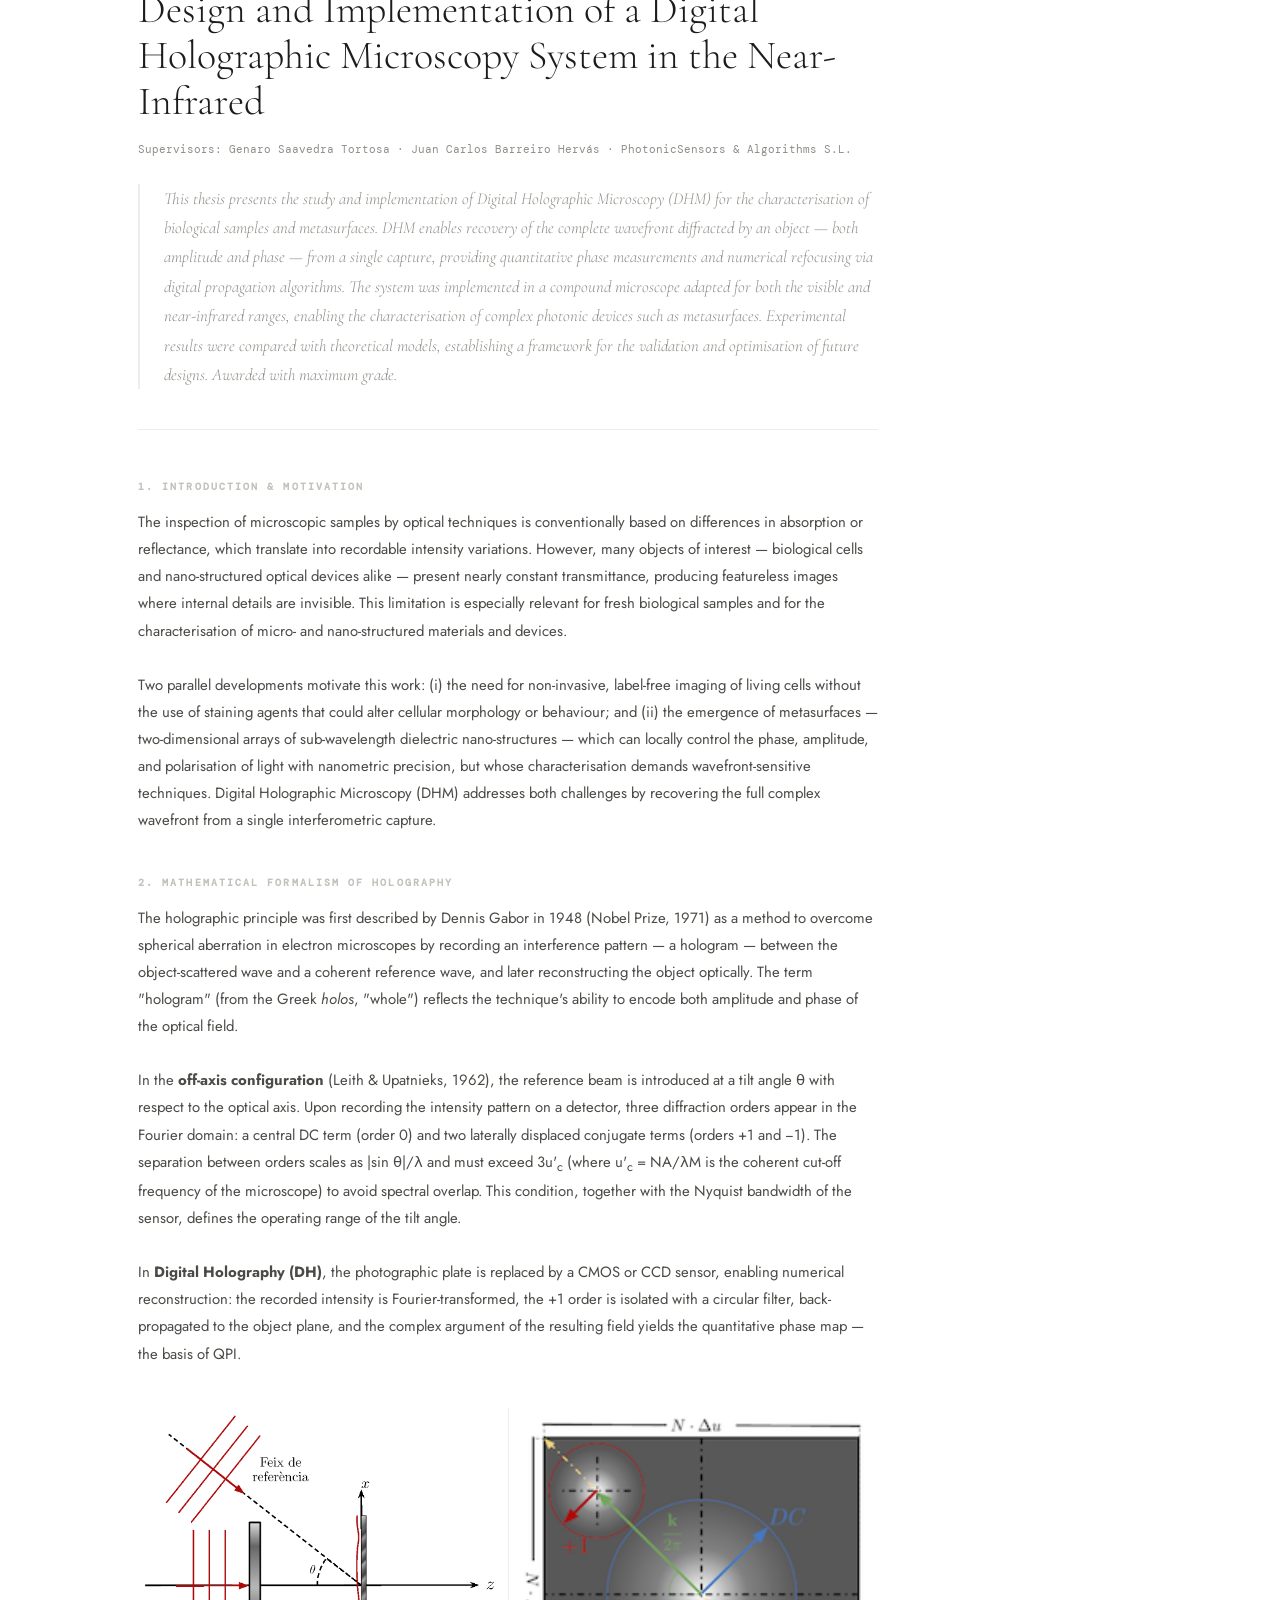
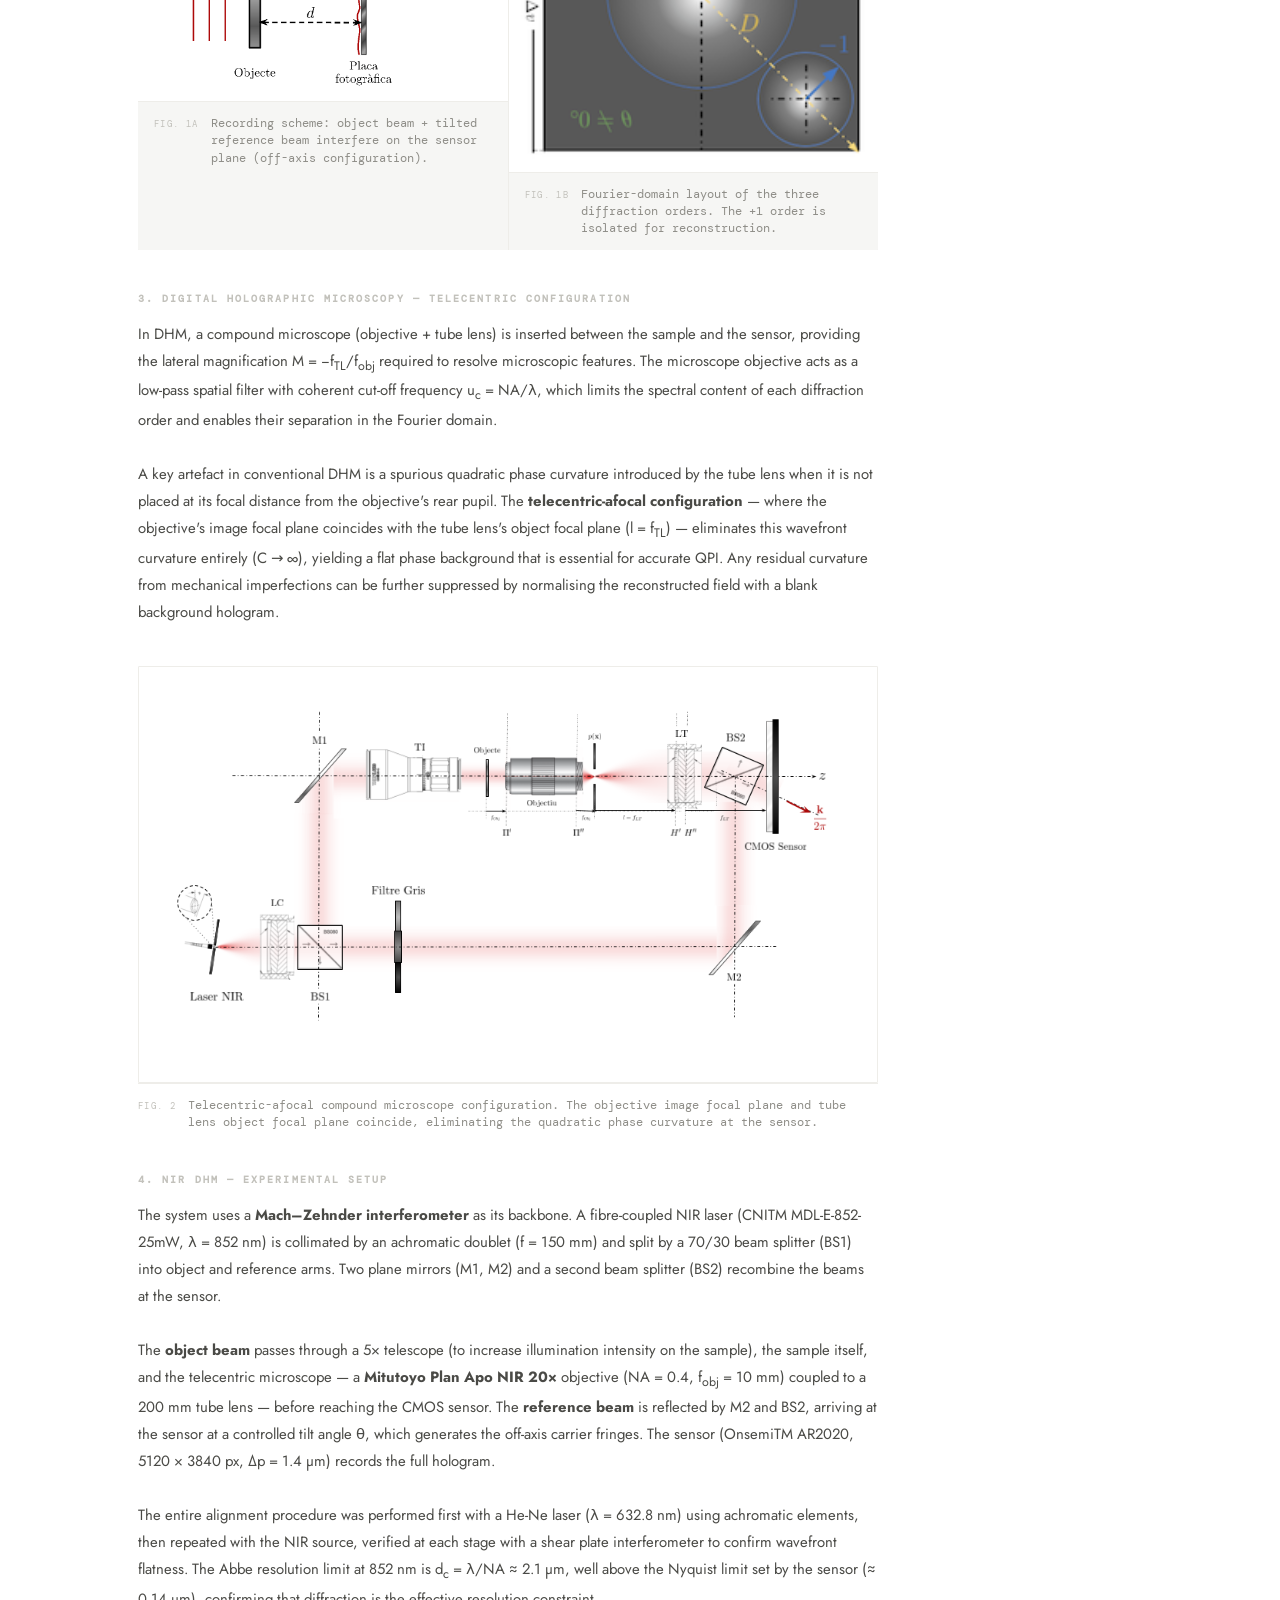
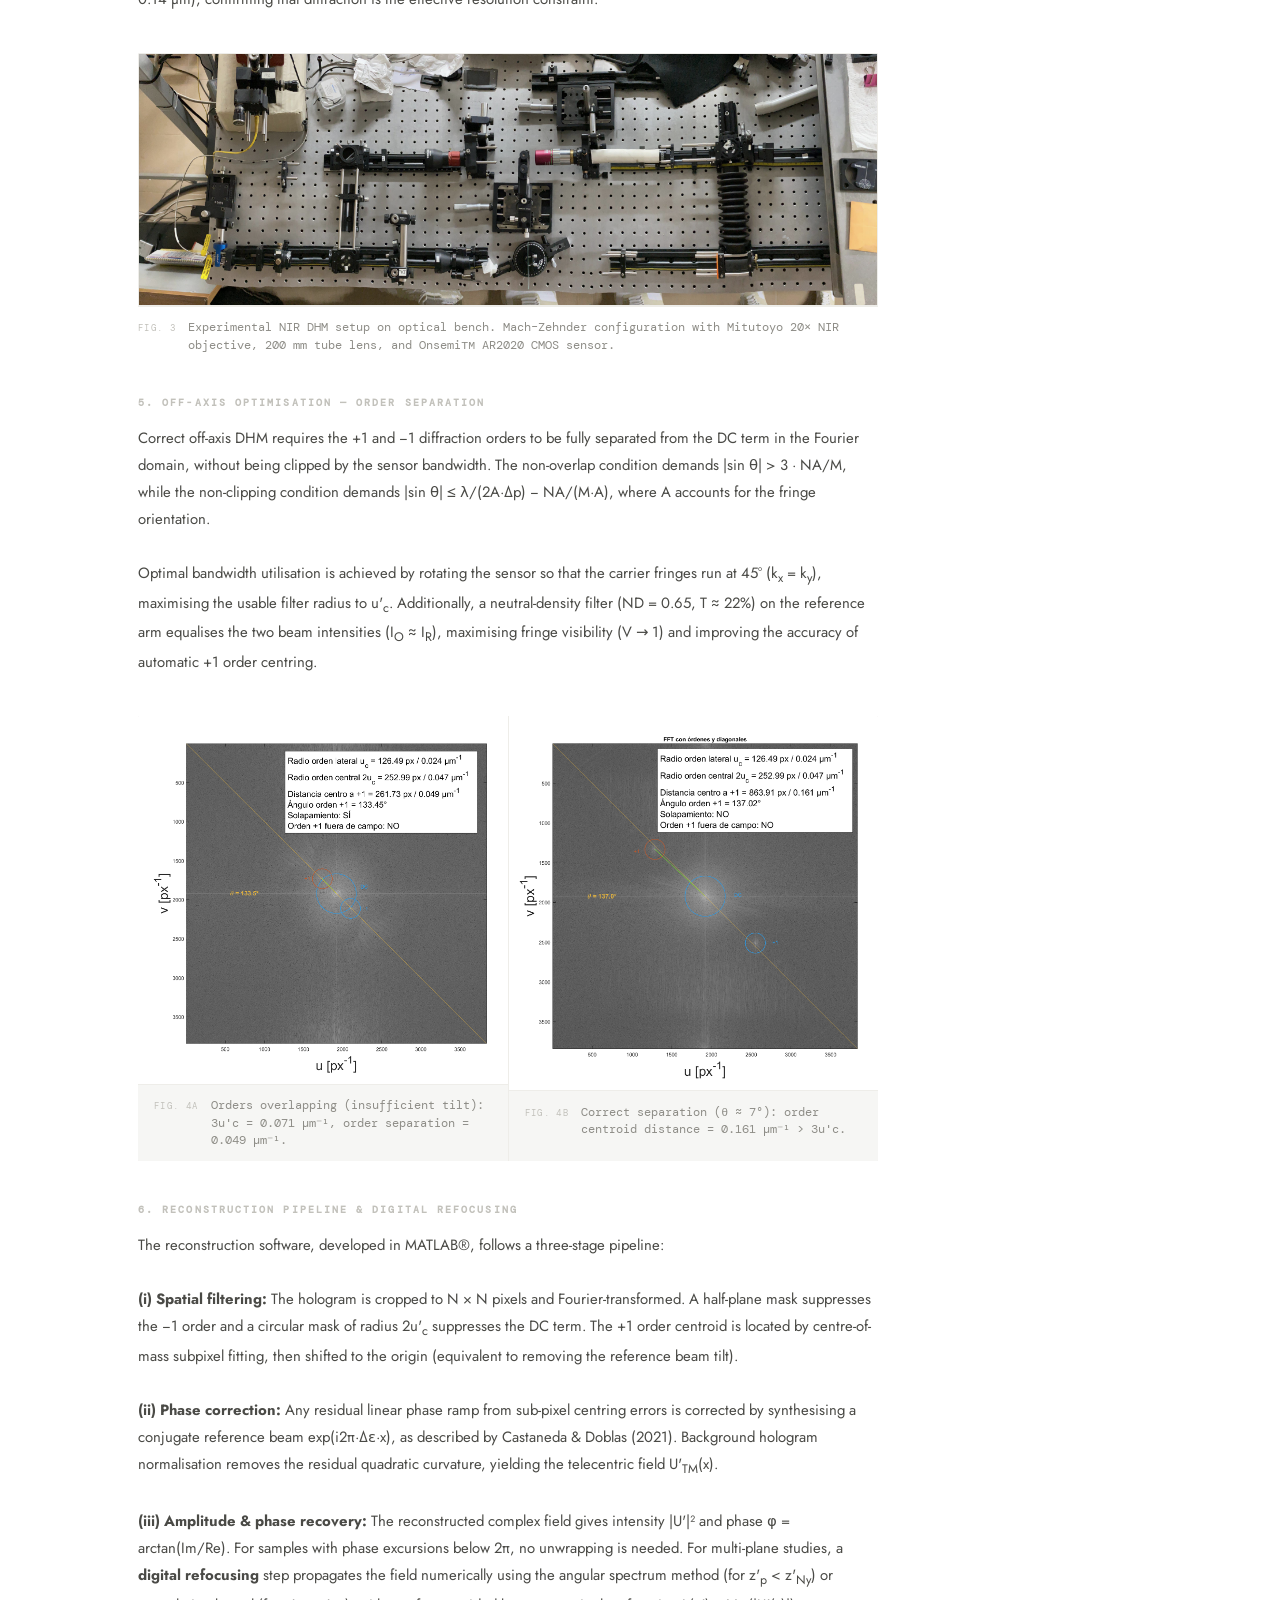
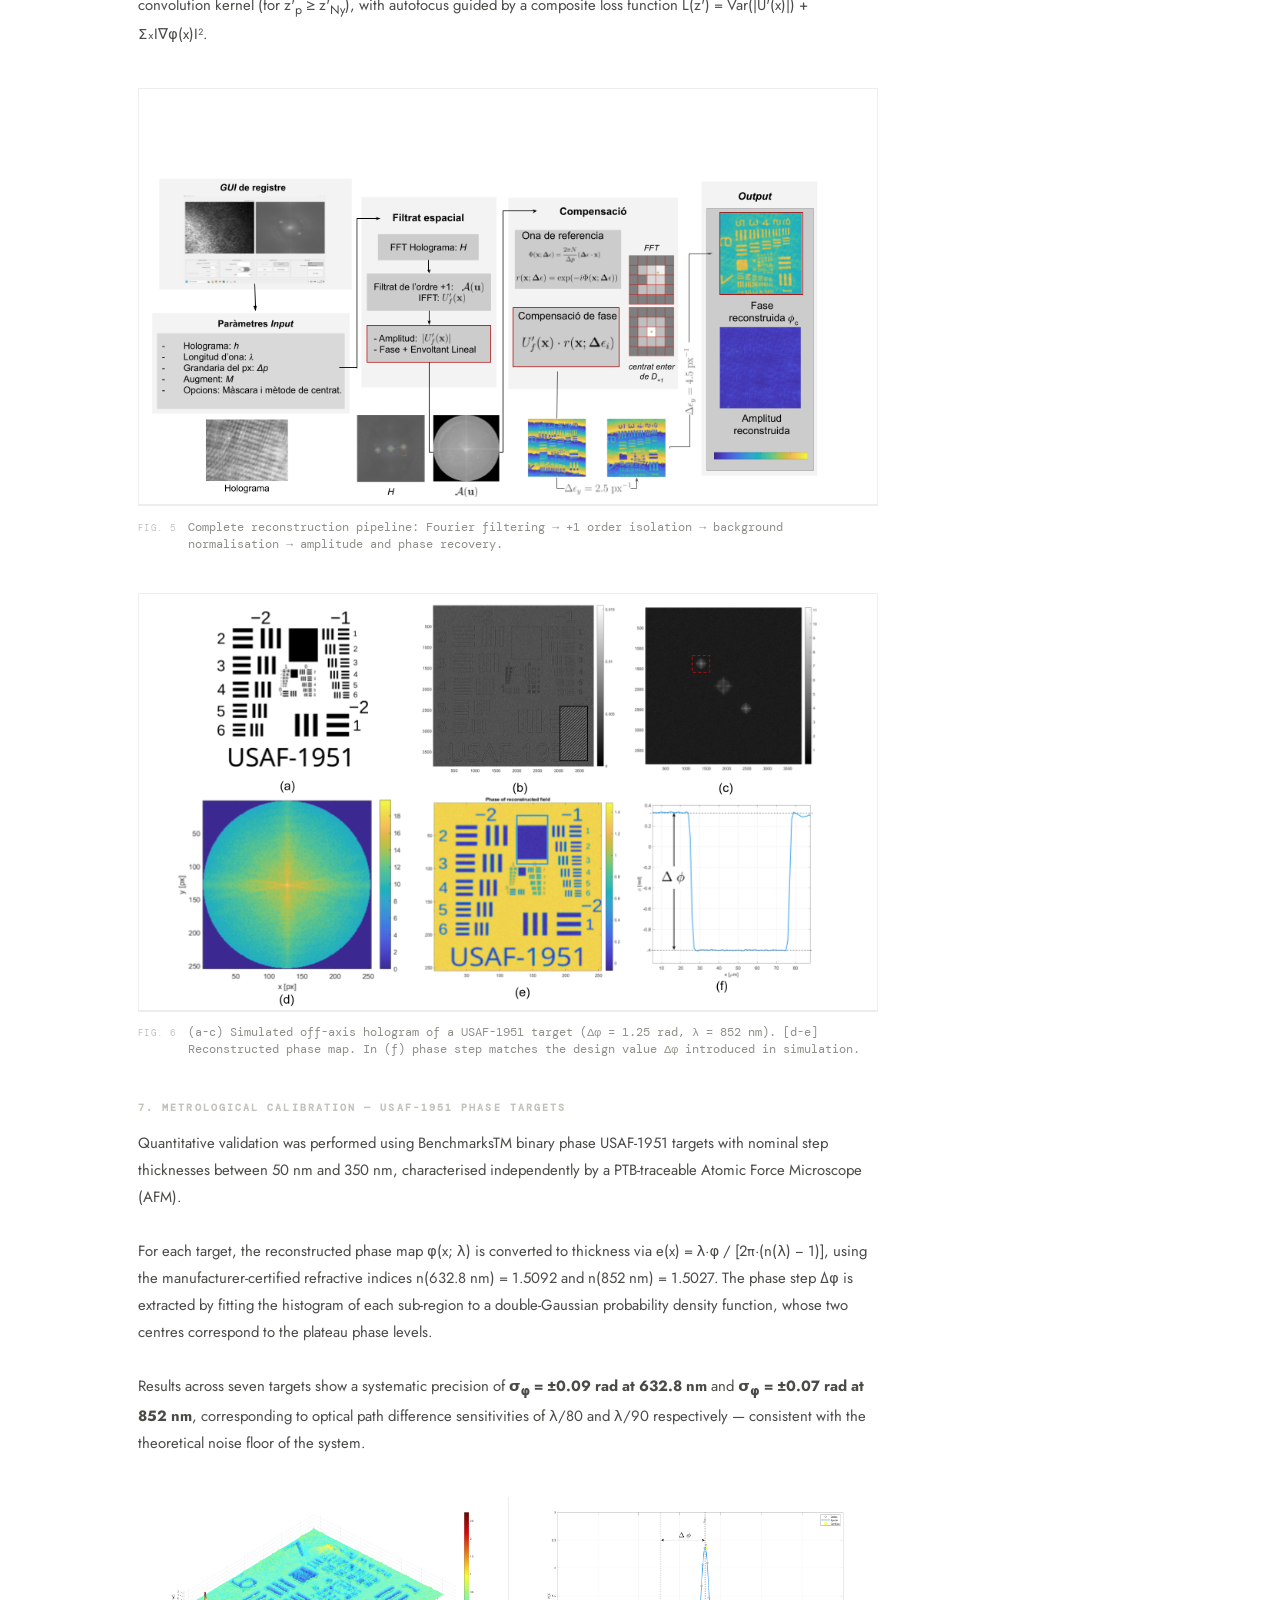
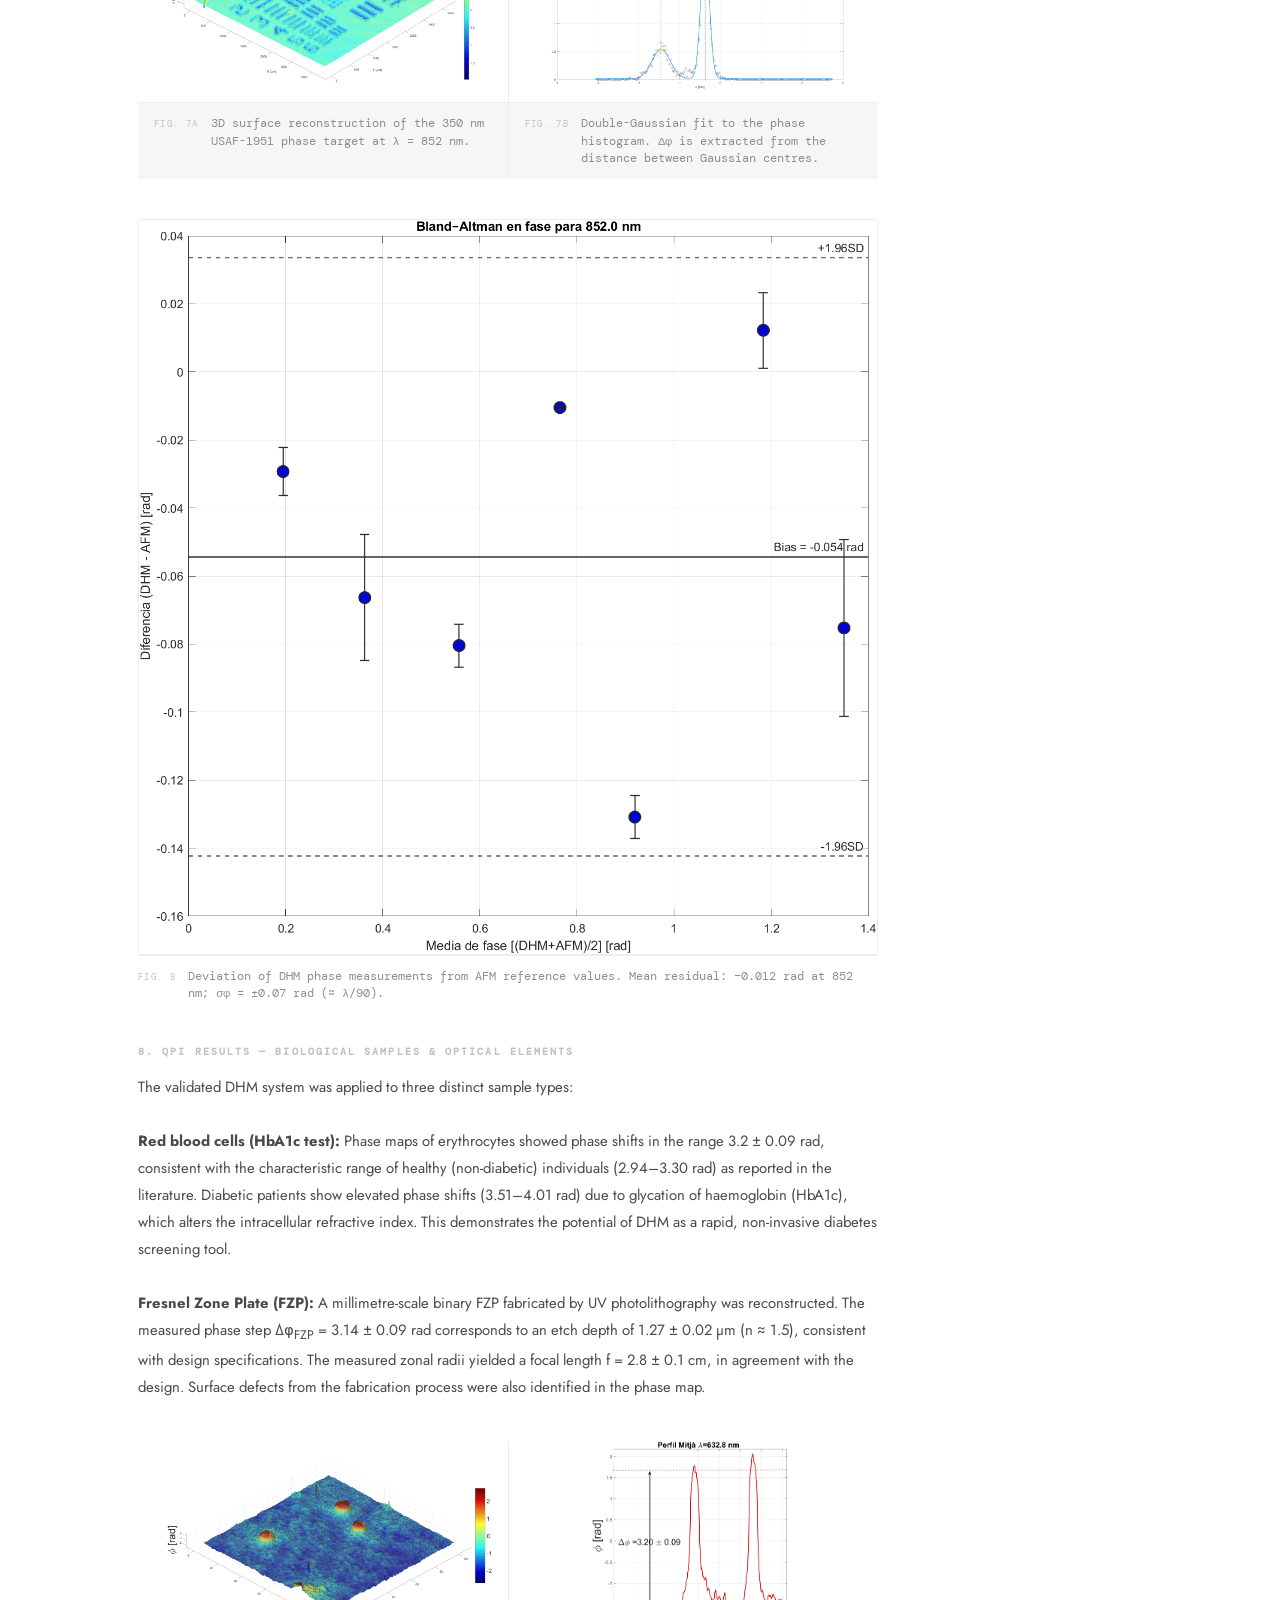
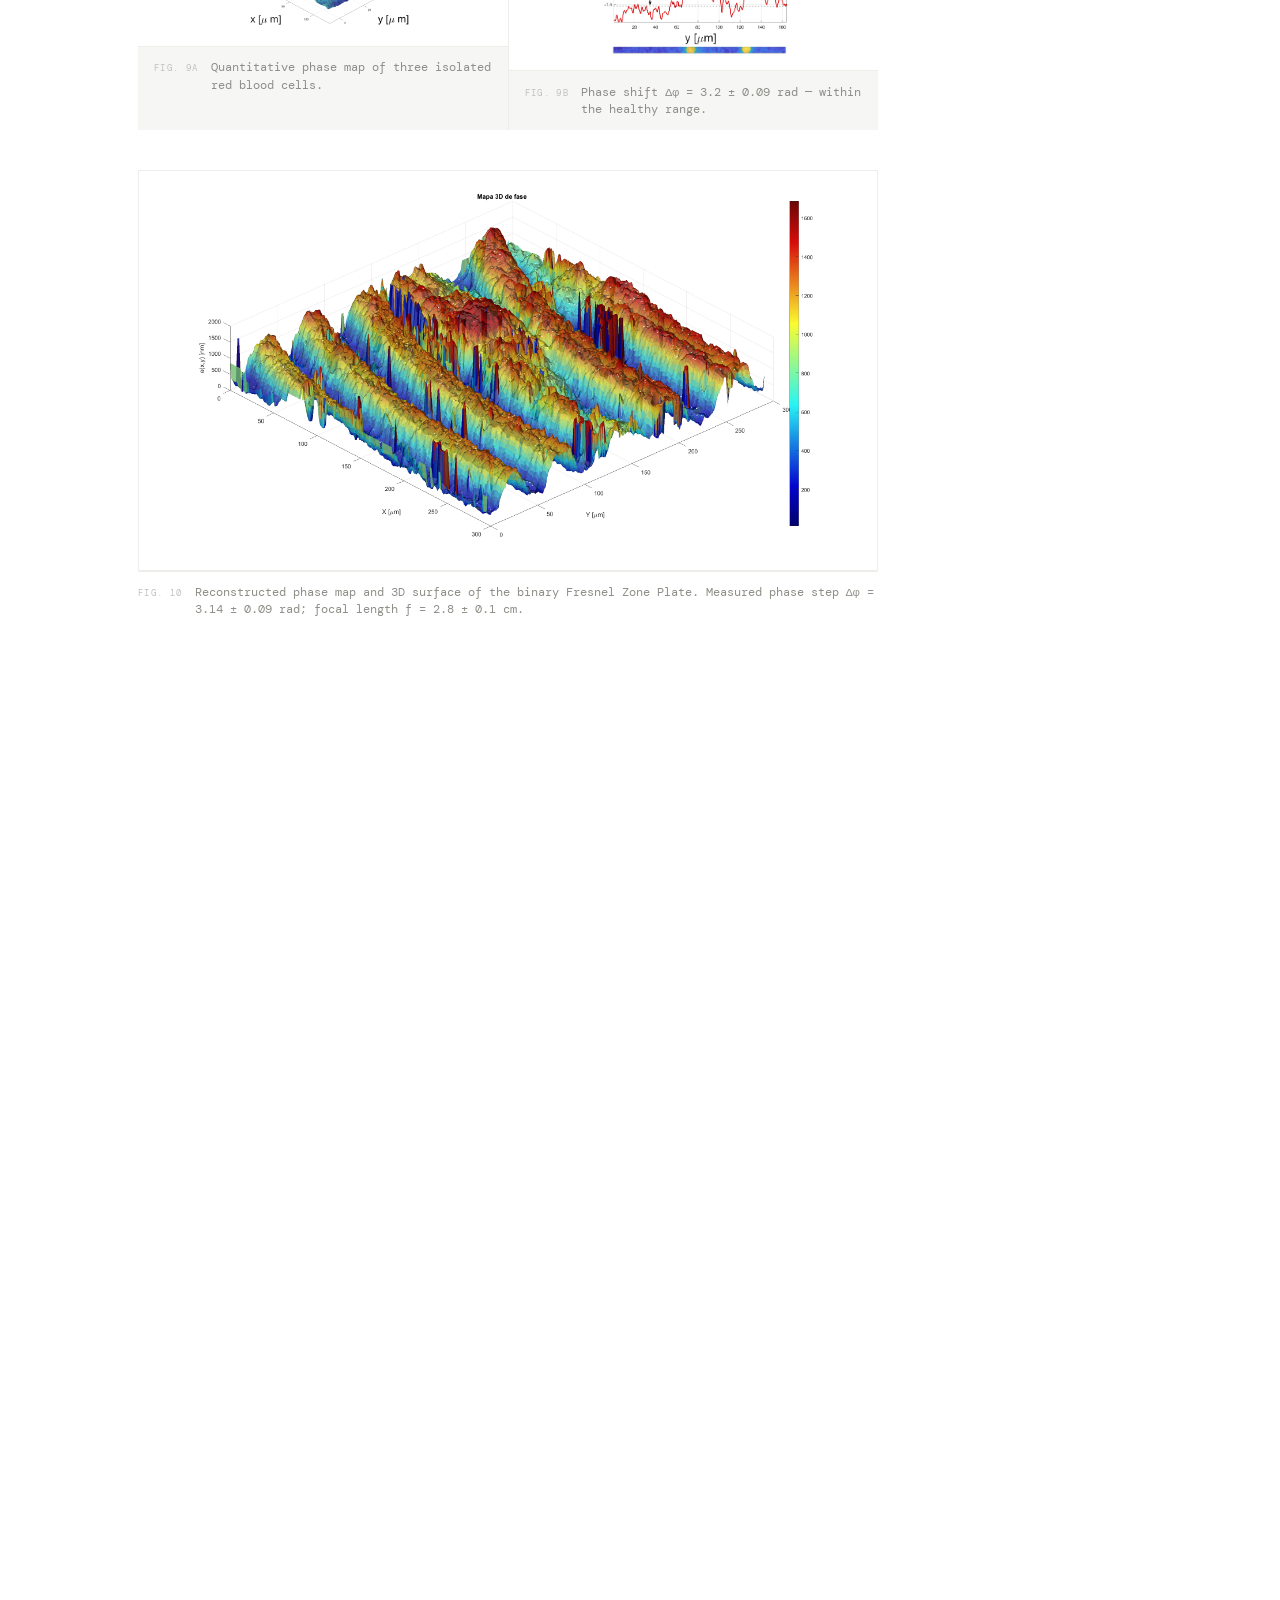
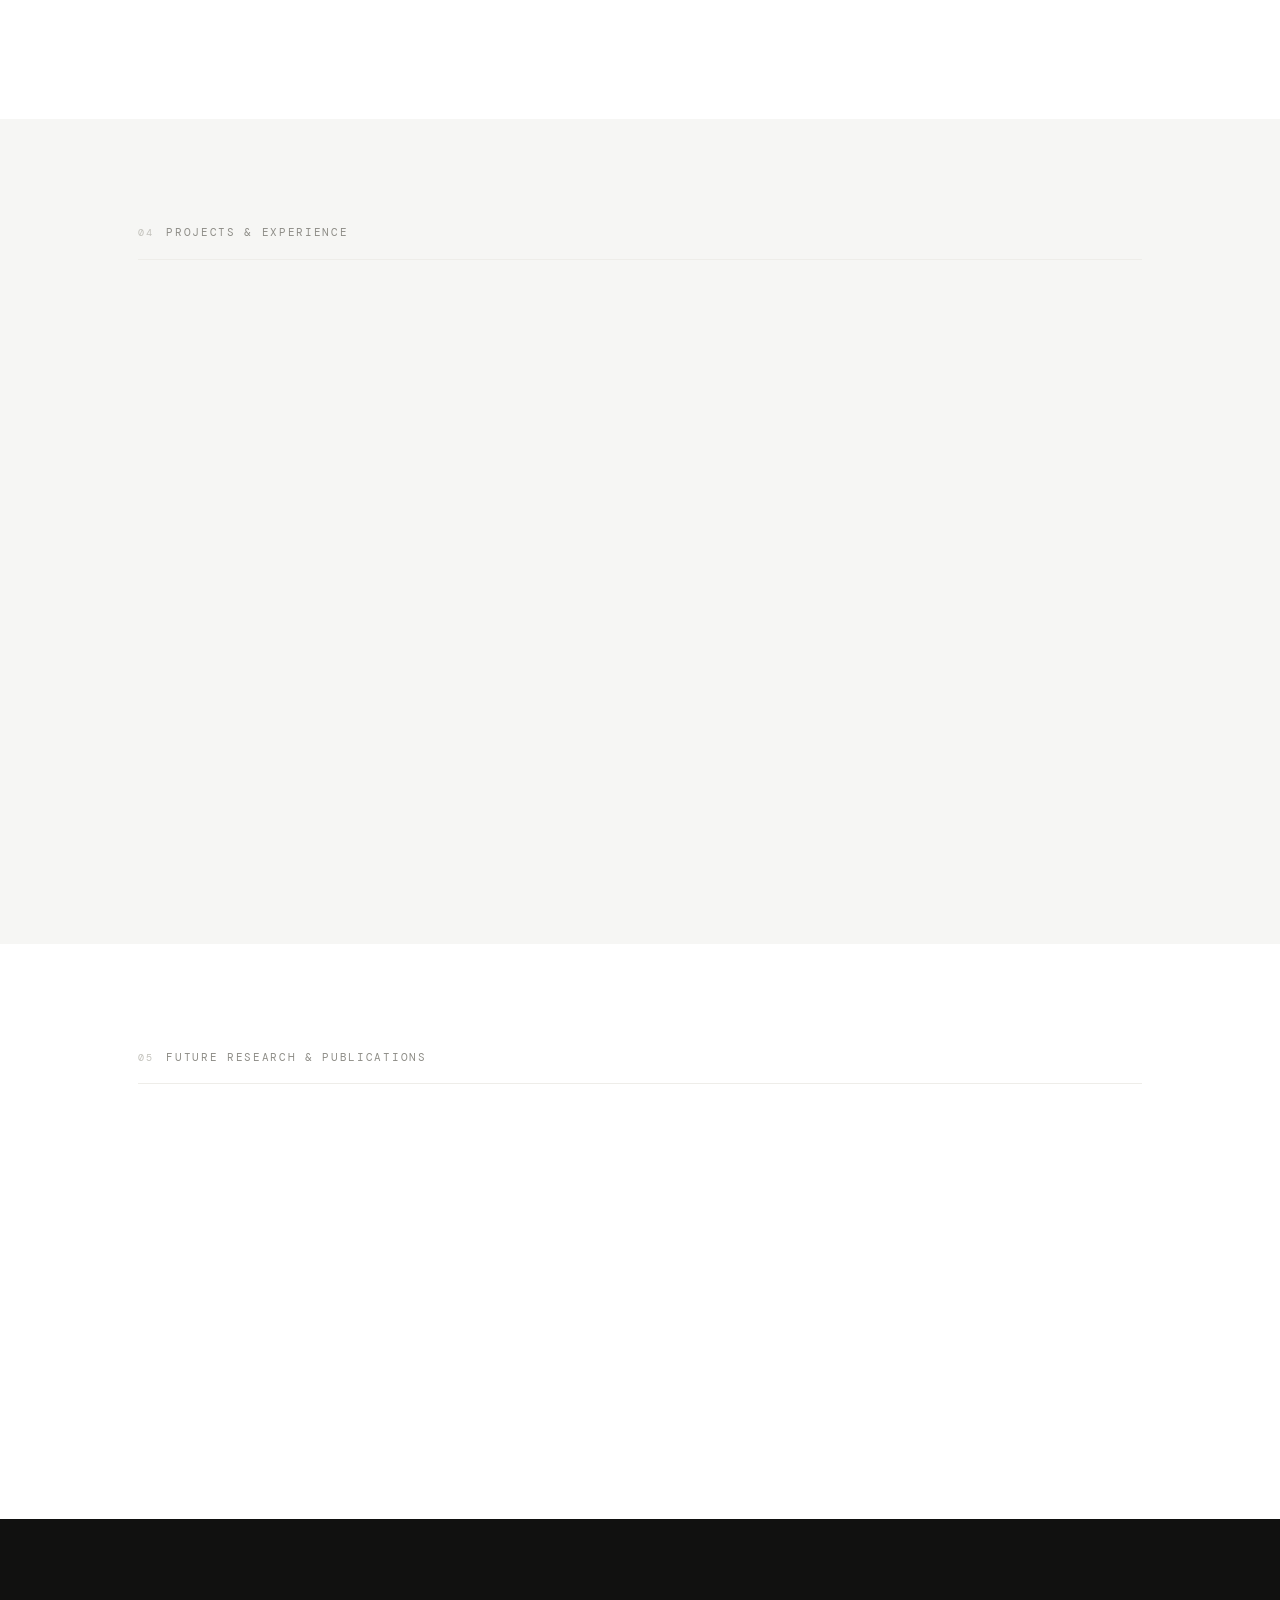
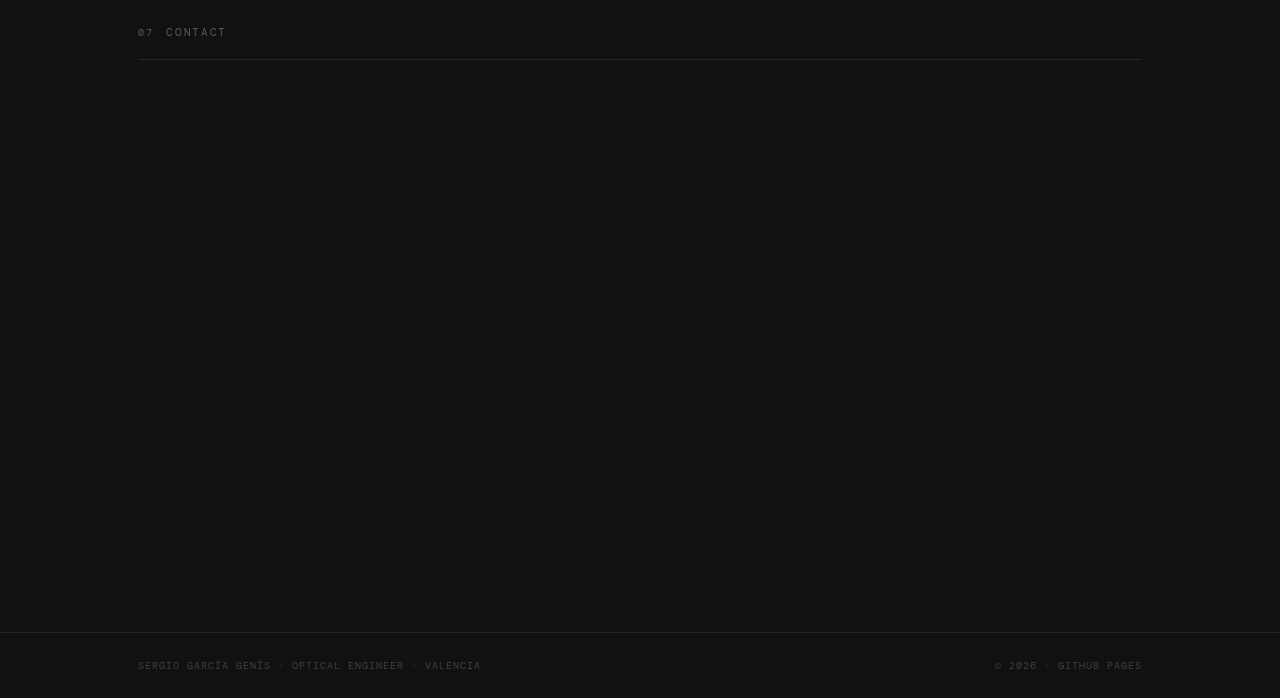
==== commit 09236a3a: "Update index.html Signed-off-by: Sergio García Genís <sergiogenisgarcia@gmail.com>" ====
--- a/index.html
+++ b/index.html
@@ -251,8 +251,8 @@
       </p>
       <ul class="contact-links" id="contact-links">
         <li class="reveal rd1"><a href="mailto:sergiogenisgarcia@gmail.com">sergiogenisgarcia@gmail.com <span>↗</span></a></li>
-        <li class="reveal rd2"><a href="https://linkedin.com/in/sergio-garcia-genis" target="_blank" rel="noopener">LinkedIn <span>↗</span></a></li>
-        <li class="reveal rd3"><a href="https://github.com/sergio-garcia-genis" target="_blank" rel="noopener">GitHub <span>↗</span></a></li>
+        <li class="reveal rd2"><a href="https://linkedin.com/in/sergiogarciagenis" target="_blank" rel="noopener">LinkedIn <span>↗</span></a></li>
+        <li class="reveal rd3"><a href="https://github.com/sergi0genis/" target="_blank" rel="noopener">GitHub <span>↗</span></a></li>
         <li class="reveal rd4"><a href="tel:+34647194830">+34 647 194 830 <span>↗</span></a></li>
       </ul>
     </div>
